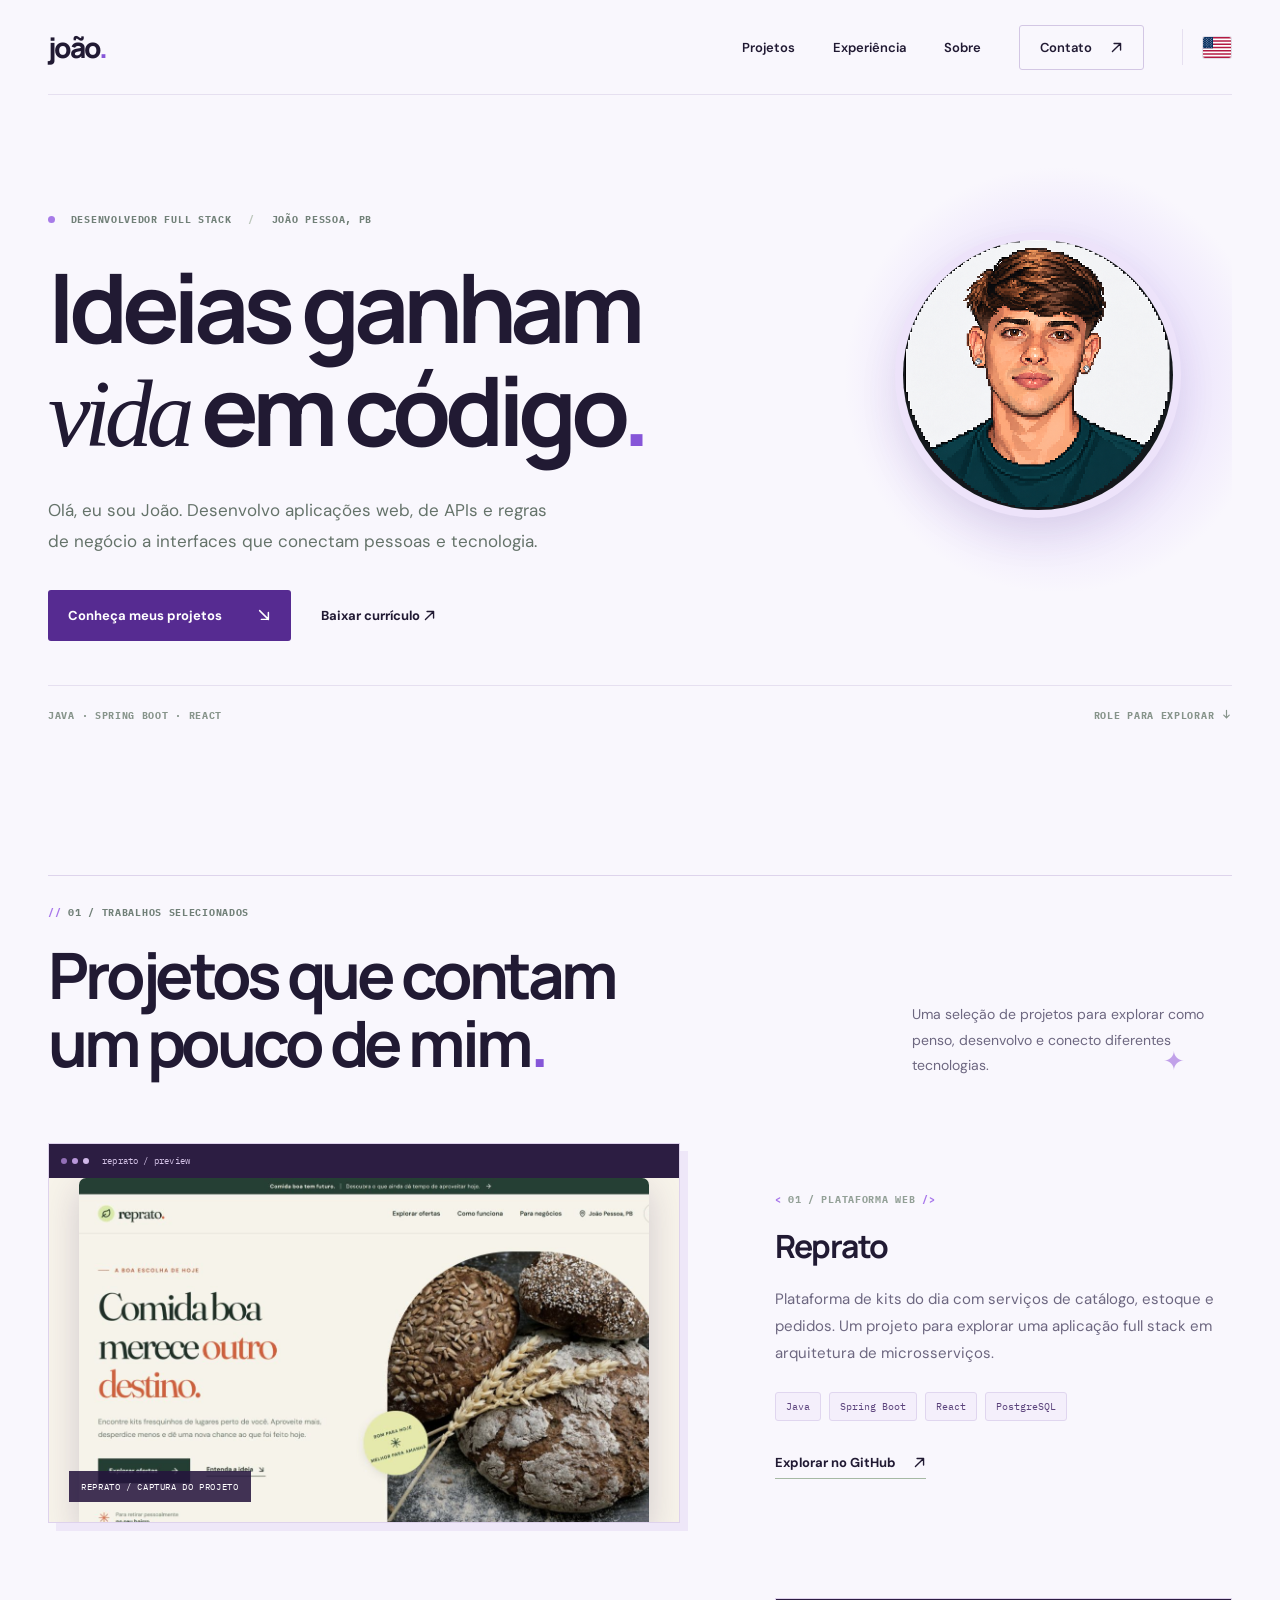
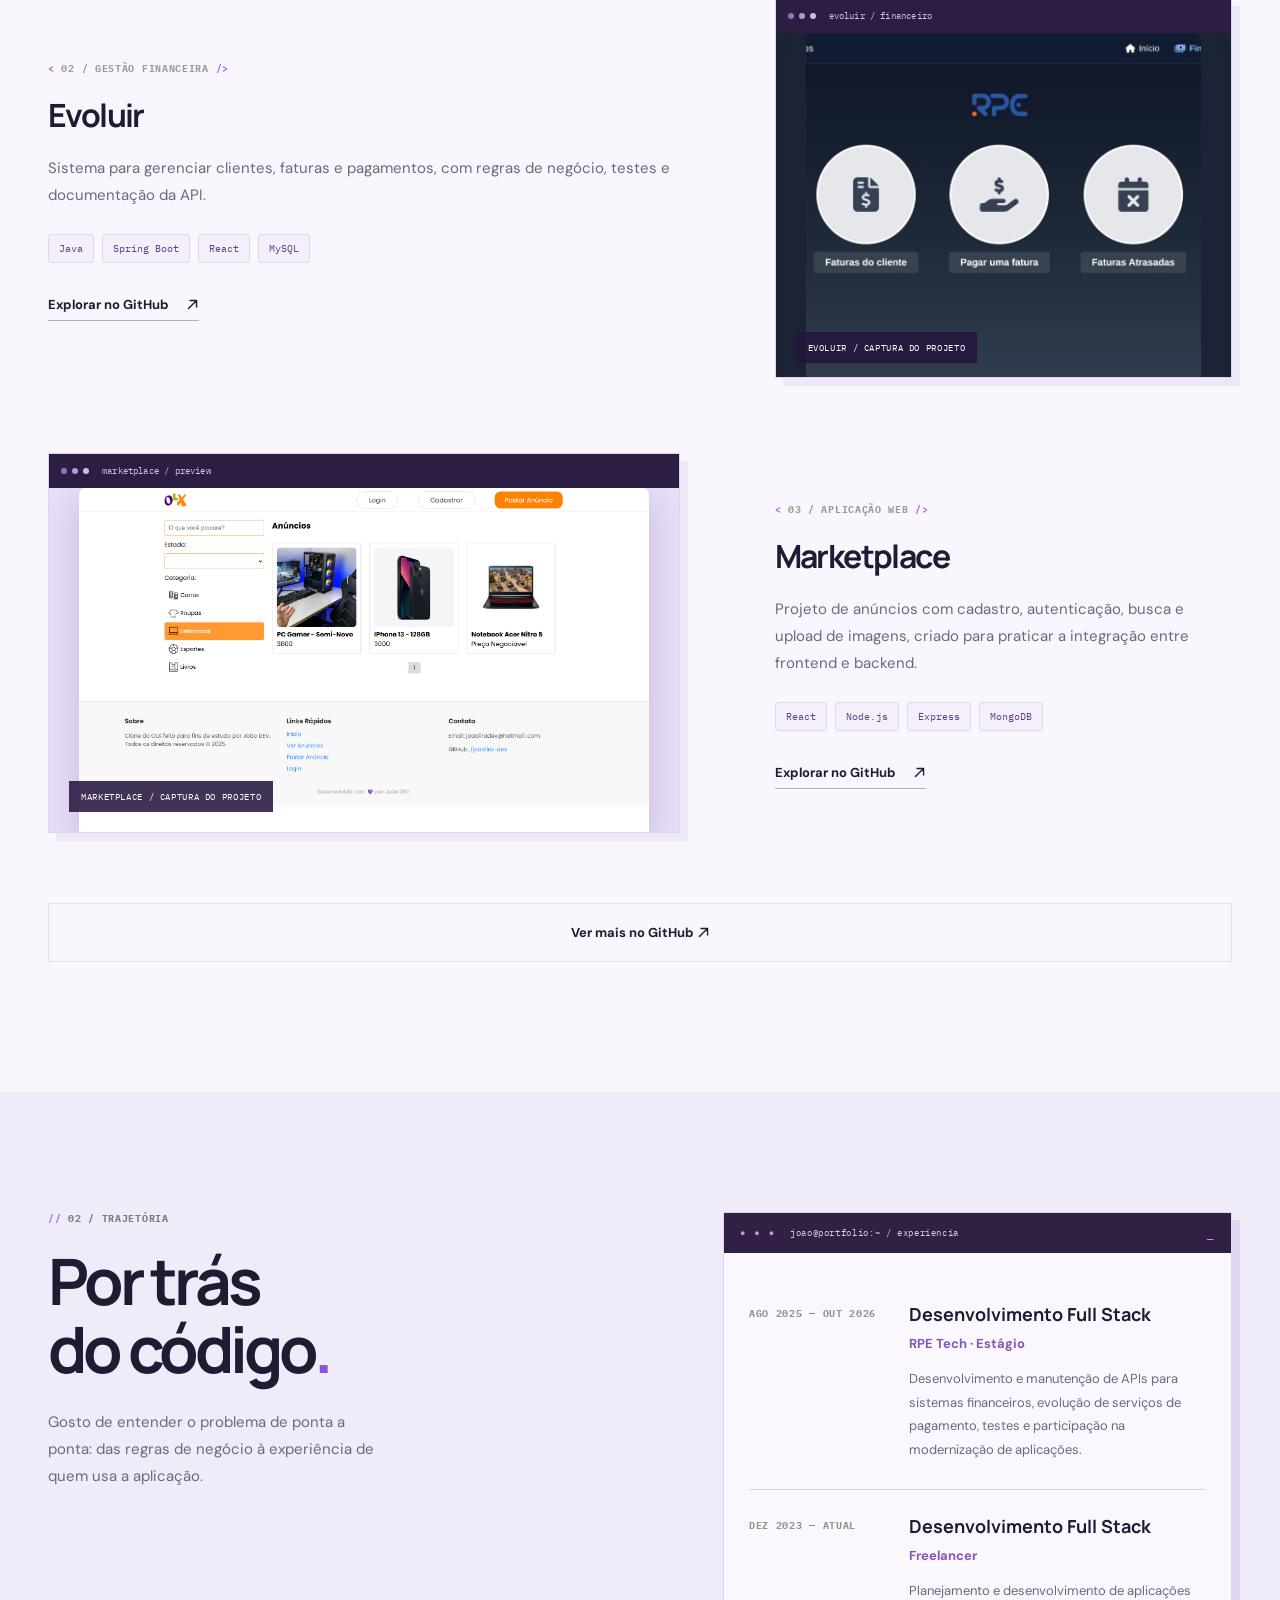
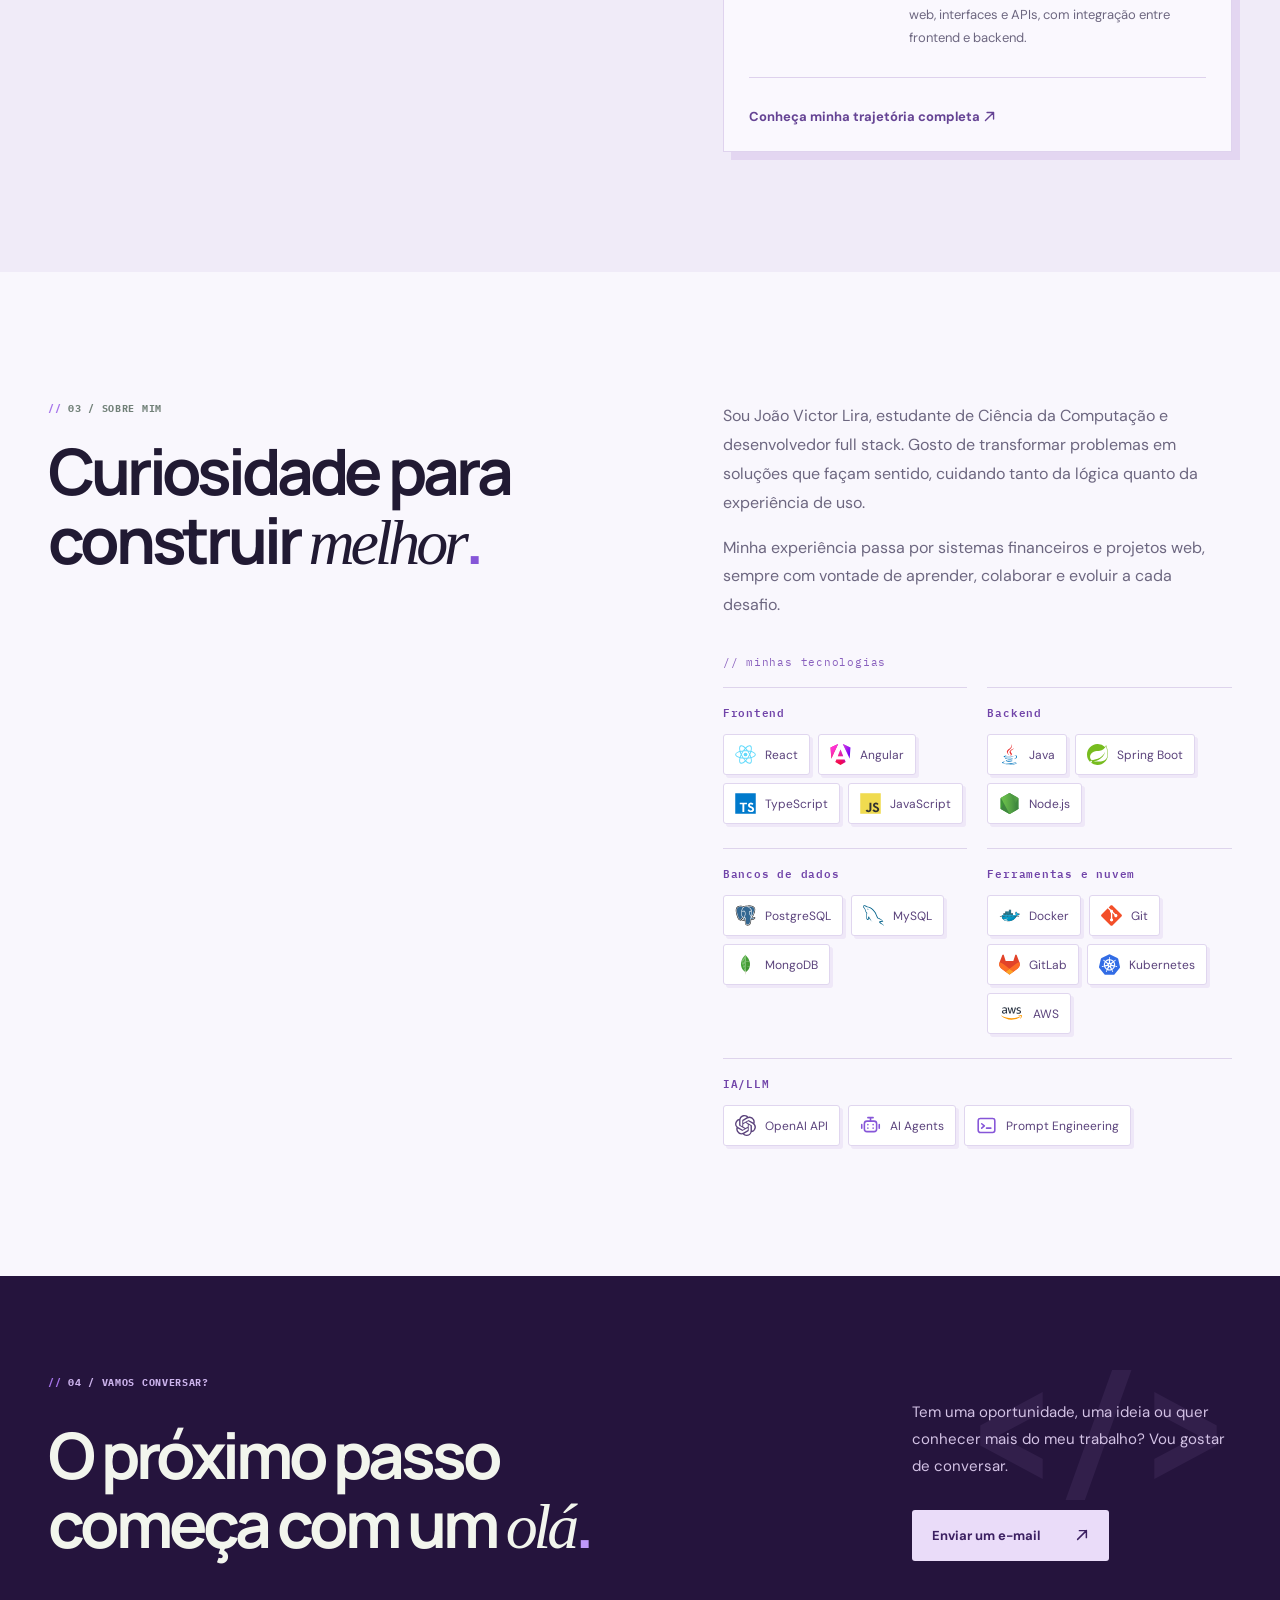
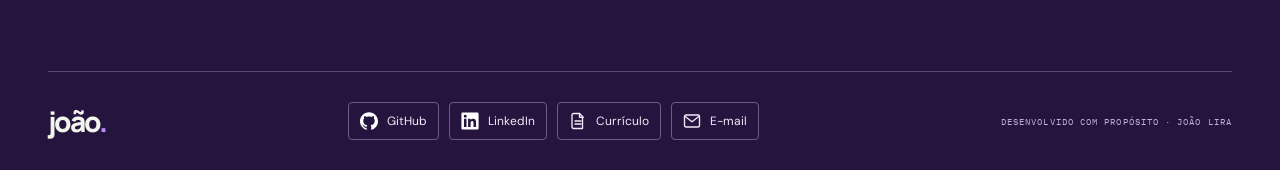
==== site/index.html @ fcbd6851 "feat: adiciona portfolio estatico bilingue" ====
<!doctype html>
<html lang="pt-BR">
  <head>
    <meta charset="utf-8" />
    <meta name="viewport" content="width=device-width,initial-scale=1" />
    <meta
      name="description"
      content="Portfólio de João Lira, desenvolvedor full stack com experiência em Java, Spring Boot e React."
    />
    <title>João Lira — Desenvolvedor Full Stack</title>
    <link rel="stylesheet" href="style.css" />
    <script src="motion.js" defer></script>
  </head>
  <body>
    <a class="skip" href="#conteudo">Pular para o conteúdo</a>
    <header class="header wrap">
      <a class="logo" href="#inicio" aria-label="João Lira, início"
        >joão<span>.</span></a
      >
      <nav aria-label="Navegação principal">
        <a href="#projetos">Projetos</a><a href="#experiencia">Experiência</a
        ><a href="#sobre">Sobre</a
        ><a class="nav-contact" href="#contato"
          >Contato
          <span
            ><svg
              class="ui-arrow"
              aria-hidden="true"
              viewBox="0 0 16 16"
              fill="none"
              xmlns="http://www.w3.org/2000/svg"
            >
              <path
                d="M3 13 13 3M5 3h8v8"
                stroke="currentColor"
                stroke-width="1.7"
                stroke-linecap="round"
                stroke-linejoin="round"
              /></svg></span></a
        ><a
          class="language"
          href="en.html"
          lang="en"
          aria-label="Mudar para inglês"
          ><img src="assets/flag-us.png" width="28" height="21" alt="" />
          <span class="sr-only">English</span></a
        >
      </nav>
    </header>
    <main id="conteudo">
      <section id="inicio" class="hero wrap">
        <div class="hero-main">
          <p class="eyebrow">
            <span class="dot"></span> DESENVOLVEDOR FULL STACK
            <span class="slash">/</span> JOÃO PESSOA, PB
          </p>
          <h1>
            Ideias ganham<br /><em>vida</em> em código<span class="period"
              >.</span
            >
          </h1>
          <p class="intro">
            Olá, eu sou João. Desenvolvo aplicações web, de APIs e regras de
            negócio a interfaces que conectam pessoas e tecnologia.
          </p>
          <div class="actions">
            <a class="button primary" href="#projetos"
              >Conheça meus projetos
              <span
                ><svg
                  class="ui-arrow"
                  aria-hidden="true"
                  viewBox="0 0 16 16"
                  fill="none"
                  xmlns="http://www.w3.org/2000/svg"
                >
                  <path
                    d="m3 3 10 10M13 5v8H5"
                    stroke="currentColor"
                    stroke-width="1.7"
                    stroke-linecap="round"
                    stroke-linejoin="round"
                  /></svg></span></a
            ><a
              class="text-link"
              href="curriculo.pdf"
              target="_blank"
              rel="noopener"
              >Baixar currículo
              <span
                ><svg
                  class="ui-arrow"
                  aria-hidden="true"
                  viewBox="0 0 16 16"
                  fill="none"
                  xmlns="http://www.w3.org/2000/svg"
                >
                  <path
                    d="M3 13 13 3M5 3h8v8"
                    stroke="currentColor"
                    stroke-width="1.7"
                    stroke-linecap="round"
                    stroke-linejoin="round"
                  /></svg></span
            ></a>
          </div>
        </div>
        <div class="portrait">
          <img
            src="assets/perfil-avatar.png"
            alt="Ilustração de João Victor Lira"
          />
        </div>
        <div class="hero-bottom">
          <span>JAVA · SPRING BOOT · REACT</span
          ><span
            >ROLE PARA EXPLORAR
            <svg
              class="ui-arrow"
              aria-hidden="true"
              viewBox="0 0 16 16"
              fill="none"
              xmlns="http://www.w3.org/2000/svg"
            >
              <path
                d="M8 2v11m-4-4 4 4 4-4"
                stroke="currentColor"
                stroke-width="1.7"
                stroke-linecap="round"
                stroke-linejoin="round"
              /></svg
          ></span>
        </div>
      </section>
      <section id="projetos" class="projects section wrap">
        <div class="section-heading">
          <div>
            <p class="eyebrow">01 / TRABALHOS SELECIONADOS</p>
            <h2>
              Projetos que contam<br />um pouco de mim<span class="period"
                >.</span
              >
            </h2>
          </div>
          <p>
            Uma seleção de projetos para explorar como penso, desenvolvo e
            conecto diferentes tecnologias.
          </p>
        </div>
        <div class="project-list">
          <article class="project">
            <div class="project-art screenshot-art reprato-shot">
              <div class="window-bar" aria-hidden="true">
                <span></span><span></span><span></span
                ><small>reprato / preview</small>
              </div>
              <img
                src="assets/reprato-screen.png"
                loading="lazy"
                alt="Captura de tela do projeto Reprato"
              /><span class="photo-label">REPRATO / CAPTURA DO PROJETO</span>
            </div>
            <div class="project-info">
              <div class="project-index">01 / PLATAFORMA WEB</div>
              <h3>Reprato</h3>
              <p>
                Plataforma de kits do dia com serviços de catálogo, estoque e
                pedidos. Um projeto para explorar uma aplicação full stack em
                arquitetura de microsserviços.
              </p>
              <div class="tags">
                <span>Java</span><span>Spring Boot</span><span>React</span
                ><span>PostgreSQL</span>
              </div>
              <a
                class="project-link"
                href="https://github.com/joaolira-dev/reprato"
                target="_blank"
                rel="noopener noreferrer"
                >Explorar no GitHub
                <span
                  ><svg
                    class="ui-arrow"
                    aria-hidden="true"
                    viewBox="0 0 16 16"
                    fill="none"
                    xmlns="http://www.w3.org/2000/svg"
                  >
                    <path
                      d="M3 13 13 3M5 3h8v8"
                      stroke="currentColor"
                      stroke-width="1.7"
                      stroke-linecap="round"
                      stroke-linejoin="round"
                    /></svg></span
              ></a>
            </div>
          </article>
          <article class="project reverse">
            <div class="project-art screenshot-art evoluir-shot">
              <div class="window-bar" aria-hidden="true">
                <span></span><span></span><span></span
                ><small>evoluir / financeiro</small>
              </div>
              <img
                src="assets/evoluir-screen.png"
                alt="Captura de tela da área financeira do projeto Evoluir"
                loading="lazy"
              /><span class="photo-label">EVOLUIR / CAPTURA DO PROJETO</span>
            </div>
            <div class="project-info">
              <div class="project-index">02 / GESTÃO FINANCEIRA</div>
              <h3>Evoluir</h3>
              <p>
                Sistema para gerenciar clientes, faturas e pagamentos, com
                regras de negócio, testes e documentação da API.
              </p>
              <div class="tags">
                <span>Java</span><span>Spring Boot</span><span>React</span
                ><span>MySQL</span>
              </div>
              <a
                class="project-link"
                href="https://github.com/joaolira-dev/evoluir-fullstack"
                target="_blank"
                rel="noopener noreferrer"
                >Explorar no GitHub
                <span
                  ><svg
                    class="ui-arrow"
                    aria-hidden="true"
                    viewBox="0 0 16 16"
                    fill="none"
                    xmlns="http://www.w3.org/2000/svg"
                  >
                    <path
                      d="M3 13 13 3M5 3h8v8"
                      stroke="currentColor"
                      stroke-width="1.7"
                      stroke-linecap="round"
                      stroke-linejoin="round"
                    /></svg></span
              ></a>
            </div>
          </article>
          <article class="project">
            <div class="project-art screenshot-art">
              <div class="window-bar" aria-hidden="true">
                <span></span><span></span><span></span
                ><small>marketplace / preview</small>
              </div>
              <img
                src="assets/marketplace-screen.png"
                loading="lazy"
                alt="Captura de tela do projeto Marketplace"
              /><span class="photo-label"
                >MARKETPLACE / CAPTURA DO PROJETO</span
              >
            </div>
            <div class="project-info">
              <div class="project-index">03 / APLICAÇÃO WEB</div>
              <h3>Marketplace</h3>
              <p>
                Projeto de anúncios com cadastro, autenticação, busca e upload
                de imagens, criado para praticar a integração entre frontend e
                backend.
              </p>
              <div class="tags">
                <span>React</span><span>Node.js</span><span>Express</span
                ><span>MongoDB</span>
              </div>
              <a
                class="project-link"
                href="https://github.com/joaolira-dev/olx-project"
                target="_blank"
                rel="noopener noreferrer"
                >Explorar no GitHub
                <span
                  ><svg
                    class="ui-arrow"
                    aria-hidden="true"
                    viewBox="0 0 16 16"
                    fill="none"
                    xmlns="http://www.w3.org/2000/svg"
                  >
                    <path
                      d="M3 13 13 3M5 3h8v8"
                      stroke="currentColor"
                      stroke-width="1.7"
                      stroke-linecap="round"
                      stroke-linejoin="round"
                    /></svg></span
              ></a>
            </div>
          </article>
        </div>
        <a
          class="all-projects"
          href="https://github.com/joaolira-dev"
          target="_blank"
          rel="noopener noreferrer"
          >Ver mais no GitHub
          <span
            ><svg
              class="ui-arrow"
              aria-hidden="true"
              viewBox="0 0 16 16"
              fill="none"
              xmlns="http://www.w3.org/2000/svg"
            >
              <path
                d="M3 13 13 3M5 3h8v8"
                stroke="currentColor"
                stroke-width="1.7"
                stroke-linecap="round"
                stroke-linejoin="round"
              /></svg></span
        ></a>
      </section>
      <section id="experiencia" class="experience">
        <div class="wrap experience-grid">
          <div>
            <p class="eyebrow">02 / TRAJETÓRIA</p>
            <h2>Por trás<br />do código<span class="period">.</span></h2>
            <p class="section-copy">
              Gosto de entender o problema de ponta a ponta: das regras de
              negócio à experiência de quem usa a aplicação.
            </p>
          </div>
          <div class="timeline">
            <div class="terminal-bar" aria-hidden="true">
              <span>● ● ●</span><small>joao@portfolio:~ / experiencia</small
              ><b>_</b>
            </div>
            <div class="timeline-item">
              <span class="timeline-date">AGO 2025 — OUT 2026</span>
              <div>
                <h3>Desenvolvimento Full Stack</h3>
                <p class="company">RPE Tech · Estágio</p>
                <p>
                  Desenvolvimento e manutenção de APIs para sistemas
                  financeiros, evolução de serviços de pagamento, testes e
                  participação na modernização de aplicações.
                </p>
              </div>
            </div>
            <div class="timeline-item">
              <span class="timeline-date">DEZ 2023 — ATUAL</span>
              <div>
                <h3>Desenvolvimento Full Stack</h3>
                <p class="company">Freelancer</p>
                <p>
                  Planejamento e desenvolvimento de aplicações web, interfaces e
                  APIs, com integração entre frontend e backend.
                </p>
              </div>
            </div>
            <a
              class="text-link"
              href="curriculo.pdf"
              target="_blank"
              rel="noopener"
              >Conheça minha trajetória completa
              <svg
                class="ui-arrow"
                aria-hidden="true"
                viewBox="0 0 16 16"
                fill="none"
                xmlns="http://www.w3.org/2000/svg"
              >
                <path
                  d="M3 13 13 3M5 3h8v8"
                  stroke="currentColor"
                  stroke-width="1.7"
                  stroke-linecap="round"
                  stroke-linejoin="round"
                /></svg
            ></a>
          </div>
        </div>
      </section>
      <section id="sobre" class="about section wrap">
        <div>
          <p class="eyebrow">03 / SOBRE MIM</p>
          <h2>
            Curiosidade para<br />construir <em>melhor</em
            ><span class="period">.</span>
          </h2>
        </div>
        <div class="about-copy">
          <p>
            Sou João Victor Lira, estudante de Ciência da Computação e
            desenvolvedor full stack. Gosto de transformar problemas em soluções
            que façam sentido, cuidando tanto da lógica quanto da experiência de
            uso.
          </p>
          <p>
            Minha experiência passa por sistemas financeiros e projetos web,
            sempre com vontade de aprender, colaborar e evoluir a cada desafio.
          </p>
          <div class="stack-label" aria-hidden="true">
            // minhas tecnologias
          </div>
          <div class="skill-groups">
            <section class="skill-group">
              <h3>Frontend</h3>
              <div class="skills">
                <span><img src="assets/react.svg" alt="" />React</span
                ><span><img src="assets/angular.svg" alt="" />Angular</span
                ><span
                  ><img src="assets/typescript.svg" alt="" />TypeScript</span
                ><span
                  ><img src="assets/javascript.svg" alt="" />JavaScript</span
                >
              </div>
            </section>
            <section class="skill-group">
              <h3>Backend</h3>
              <div class="skills">
                <span><img src="assets/java.svg" alt="" />Java</span
                ><span><img src="assets/spring.svg" alt="" />Spring Boot</span
                ><span><img src="assets/nodejs.svg" alt="" />Node.js</span>
              </div>
            </section>
            <section class="skill-group">
              <h3>Bancos de dados</h3>
              <div class="skills">
                <span><img src="assets/postgresql.svg" alt="" />PostgreSQL</span
                ><span><img src="assets/mysql.svg" alt="" />MySQL</span
                ><span><img src="assets/mongodb.svg" alt="" />MongoDB</span>
              </div>
            </section>
            <section class="skill-group">
              <h3>Ferramentas e nuvem</h3>
              <div class="skills">
                <span><img src="assets/docker.svg" alt="" />Docker</span
                ><span><img src="assets/git.svg" alt="" />Git</span
                ><span><img src="assets/gitlab.svg" alt="" />GitLab</span
                ><span
                  ><img src="assets/kubernetes.svg" alt="" />Kubernetes</span
                ><span><img src="assets/aws.svg" alt="" />AWS</span>
              </div>
            </section>
            <section class="skill-group skill-group-ai">
              <h3>IA/LLM</h3>
              <div class="skills">
                <span><img src="assets/openai.svg" alt="" />OpenAI API</span
                ><span><img src="assets/ai-agents.svg" alt="" />AI Agents</span
                ><span
                  ><img src="assets/prompt.svg" alt="" />Prompt
                  Engineering</span
                >
              </div>
            </section>
          </div>
        </div>
      </section>
      <section id="contato" class="contact">
        <div class="wrap">
          <p class="eyebrow">04 / VAMOS CONVERSAR?</p>
          <div class="contact-grid">
            <h2>
              O próximo passo<br />começa com um <em>olá</em><span>.</span>
            </h2>
            <div>
              <p>
                Tem uma oportunidade, uma ideia ou quer conhecer mais do meu
                trabalho? Vou gostar de conversar.
              </p>
              <a class="button light" href="mailto:joaoliradev@hotmail.com"
                >Enviar um e-mail
                <span
                  ><svg
                    class="ui-arrow"
                    aria-hidden="true"
                    viewBox="0 0 16 16"
                    fill="none"
                    xmlns="http://www.w3.org/2000/svg"
                  >
                    <path
                      d="M3 13 13 3M5 3h8v8"
                      stroke="currentColor"
                      stroke-width="1.7"
                      stroke-linecap="round"
                      stroke-linejoin="round"
                    /></svg></span
              ></a>
            </div>
          </div>
          <footer>
            <a class="logo" href="#inicio">joão<span>.</span></a>
            <div class="footer-links">
              <a
                href="https://github.com/joaolira-dev"
                target="_blank"
                rel="noopener noreferrer"
                ><img src="assets/github.svg" alt="" />GitHub</a
              ><a
                href="https://www.linkedin.com/in/joaolira-dev/"
                target="_blank"
                rel="noopener noreferrer"
                ><img src="assets/linkedin.svg" alt="" />LinkedIn</a
              ><a href="curriculo.pdf" target="_blank" rel="noopener"
                ><svg
                  viewBox="0 0 24 24"
                  width="18"
                  height="18"
                  aria-hidden="true"
                  focusable="false"
                  fill="none"
                  stroke="currentColor"
                  stroke-width="1.8"
                  stroke-linecap="round"
                  stroke-linejoin="round"
                >
                  <path d="M6 2h8l4 4v16H6a2 2 0 0 1-2-2V4a2 2 0 0 1 2-2Z" />
                  <path d="M14 2v5h5M8 12h8M8 16h8" /></svg
                >Currículo</a
              ><a href="mailto:joaoliradev@hotmail.com"
                ><svg
                  viewBox="0 0 24 24"
                  width="18"
                  height="18"
                  aria-hidden="true"
                  focusable="false"
                  fill="none"
                  stroke="currentColor"
                  stroke-width="1.8"
                  stroke-linecap="round"
                  stroke-linejoin="round"
                >
                  <rect x="2" y="4" width="20" height="16" rx="2" />
                  <path d="m3 6 9 7 9-7" /></svg
                >E-mail</a
              >
            </div>
            <small>DESENVOLVIDO COM PROPÓSITO · JOÃO LIRA</small>
          </footer>
        </div>
      </section>
    </main>
  </body>
</html>
---- site/style.css ----
@import url("https://fonts.googleapis.com/css2?family=IBM+Plex+Mono:wght@400;500;600&display=swap");
@import url("https://fonts.googleapis.com/css2?family=DM+Sans:wght@400;500;600;700&family=Manrope:wght@400;500;600;700;800&display=swap");
:root {
  --ink: #1b2522;
  --muted: #69756e;
  --accent: #6f8a6b;
  --paper: #f7f8f4;
  --line: #dfe5dc;
}
* {
  box-sizing: border-box;
}
html {
  scroll-behavior: smooth;
}
body {
  margin: 0;
  background: var(--paper);
  color: var(--ink);
  font-family: "DM Sans", sans-serif;
  -webkit-font-smoothing: antialiased;
}
a {
  color: inherit;
  text-decoration: none;
}
.wrap {
  width: min(1240px, calc(100% - 96px));
  margin: auto;
}
.skip {
  position: absolute;
  top: -60px;
  background: #fff;
  padding: 12px;
  z-index: 10;
}
.skip:focus {
  top: 0;
}
.header {
  height: 95px;
  display: flex;
  align-items: center;
  justify-content: space-between;
  border-bottom: 1px solid var(--line);
}
.logo {
  font-family: Manrope, sans-serif;
  font-size: 28px;
  font-weight: 800;
  letter-spacing: -2px;
}
.logo span,
.period {
  color: var(--accent);
}
nav {
  display: flex;
  align-items: center;
  gap: 38px;
  font-size: 13px;
  font-weight: 600;
}
nav a:hover,
.text-link:hover,
.project-link:hover {
  color: var(--accent);
}
.nav-contact {
  border: 1px solid #bec9bd;
  padding: 13px 20px;
  border-radius: 3px;
}
.nav-contact span {
  margin-left: 15px;
}
.hero {
  min-height: 650px;
  display: flex;
  flex-direction: column;
  justify-content: space-between;
  padding-top: 118px;
}
.eyebrow {
  font-size: 10px;
  letter-spacing: 0.16em;
  font-weight: 700;
  color: #718078;
}
.dot {
  display: inline-block;
  width: 7px;
  height: 7px;
  background: #9bb194;
  border-radius: 50%;
  margin-right: 9px;
}
.slash {
  padding: 0 10px;
  color: #bdc7bc;
}
h1,
h2,
h3,
p {
  margin-top: 0;
}
h1,
h2 {
  font-family: Manrope, sans-serif;
  letter-spacing: -0.065em;
  line-height: 1.07;
}
h1 {
  font-size: clamp(58px, 7.5vw, 104px);
  font-weight: 700;
  margin: 30px 0;
}
h1 em,
h2 em {
  font-family: Georgia, serif;
  font-weight: 400;
}
.intro {
  font-size: 17px;
  color: #65736a;
  line-height: 1.8;
  max-width: 520px;
}
.actions {
  display: flex;
  align-items: center;
  gap: 30px;
  margin-top: 33px;
}
.button {
  display: inline-flex;
  justify-content: space-between;
  align-items: center;
  gap: 35px;
  padding: 17px 20px;
  font-size: 13px;
  font-weight: 700;
  border-radius: 3px;
}
.primary {
  background: #263c30;
  color: #fff;
}
.primary:hover {
  background: #45604b;
}
.text-link,
.project-link {
  font-size: 13px;
  font-weight: 700;
}
.hero-bottom {
  display: flex;
  justify-content: space-between;
  border-top: 1px solid var(--line);
  padding: 23px 0;
  color: #87948b;
  font-size: 10px;
  letter-spacing: 0.13em;
  font-weight: 700;
}
.section {
  padding: 130px 0;
}
.section-heading {
  display: flex;
  justify-content: space-between;
  align-items: end;
  margin-bottom: 65px;
}
.section-heading h2,
.experience h2,
.about h2,
.contact h2 {
  font-size: clamp(43px, 5vw, 66px);
  margin: 22px 0 0;
}
.section-heading > p {
  max-width: 320px;
  color: var(--muted);
  font-size: 14px;
  line-height: 1.8;
  margin: 0;
}
.project-list {
  display: grid;
  gap: 75px;
}
.project {
  display: grid;
  grid-template-columns: 1.16fr 0.84fr;
  gap: 8%;
  align-items: center;
}
.project.reverse .project-art {
  order: 2;
}
.project-art {
  height: 380px;
  padding: 30px;
  position: relative;
  overflow: hidden;
}
.art-one {
  background: #dbe6d1;
  color: #344d37;
}
.art-two {
  background: #e8e3d9;
  color: #544f45;
}
.art-three {
  background: #dce5e3;
  color: #3c5551;
}
.art-label {
  font-size: 10px;
  font-weight: 700;
  letter-spacing: 0.15em;
  display: flex;
  justify-content: space-between;
}
.art-title {
  font-family: Manrope, sans-serif;
  font-weight: 700;
  letter-spacing: -0.06em;
  line-height: 1.15;
  font-size: 34px;
  margin-top: 45px;
}
.art-title span {
  color: #88a17e;
}
.art-lines {
  position: absolute;
  bottom: 35px;
  left: 30px;
  display: grid;
  gap: 7px;
}
.art-lines span {
  width: 70px;
  height: 2px;
  background: #9cad94;
}
.art-lines span:nth-child(2) {
  width: 45px;
}
.art-lines span:nth-child(3) {
  width: 27px;
}
.art-orb {
  position: absolute;
  right: 45px;
  bottom: -55px;
  border-radius: 50%;
  height: 240px;
  width: 240px;
  background: #819b7b;
  color: #e2ebdc;
  display: flex;
  align-items: center;
  justify-content: center;
  font-family: Georgia, serif;
  font-size: 130px;
}
.art-orb span {
  position: absolute;
  font: 22px sans-serif;
  top: 50px;
  right: 55px;
}
.invoice {
  position: absolute;
  right: 40px;
  bottom: -30px;
  background: #faf9f4;
  width: 220px;
  height: 210px;
  box-shadow: 0 20px 40px #766d5a22;
  padding: 25px;
  transform: rotate(-4deg);
}
.invoice small {
  font-size: 8px;
  letter-spacing: 0.12em;
}
.invoice strong {
  display: block;
  font-size: 14px;
  margin: 15px 0;
}
.invoice i {
  display: block;
  height: 25px;
  border-top: 1px solid #e1e4dc;
}
.market-grid {
  position: absolute;
  right: 38px;
  bottom: -35px;
  display: grid;
  grid-template-columns: repeat(2, 95px);
  gap: 10px;
  transform: rotate(-5deg);
}
.market-grid i {
  height: 105px;
  background: #aec4bc;
  border-radius: 4px;
}
.market-grid i:nth-child(2),
.market-grid i:nth-child(3) {
  background: #f2eee3;
}
.project-index {
  font-size: 10px;
  letter-spacing: 0.13em;
  color: #93a097;
  font-weight: 700;
}
.project-info h3 {
  font:
    700 32px Manrope,
    sans-serif;
  letter-spacing: -0.05em;
  margin: 18px 0;
}
.project-info p,
.section-copy,
.timeline p,
.about-copy p,
.contact-grid p {
  color: var(--muted);
  line-height: 1.8;
  font-size: 15px;
}
.tags {
  display: flex;
  gap: 8px;
  flex-wrap: wrap;
  margin: 25px 0 30px;
}
.tags span {
  font-size: 11px;
  color: #53685a;
  border: 1px solid #d9e2d7;
  padding: 7px 10px;
  border-radius: 3px;
}
.project-link {
  border-bottom: 1px solid #a6b9a4;
  padding-bottom: 7px;
}
.project-link span {
  margin-left: 14px;
}
.all-projects {
  display: block;
  text-align: center;
  border: 1px solid var(--line);
  padding: 20px;
  margin-top: 70px;
  font-size: 13px;
  font-weight: 700;
}
.all-projects:hover {
  background: #eef2eb;
}
.experience {
  background: #ebf0e8;
  padding: 120px 0;
}
.experience-grid,
.about {
  display: grid;
  grid-template-columns: 1fr 1fr;
  gap: 14%;
}
.section-copy {
  max-width: 340px;
  margin-top: 25px;
}
.timeline-item {
  display: grid;
  grid-template-columns: 145px 1fr;
  gap: 15px;
  padding: 24px 0 28px;
  border-bottom: 1px solid #d5dfd3;
}
.timeline-item:first-child {
  padding-top: 0;
}
.timeline-date {
  font-size: 10px;
  color: #8a998c;
  letter-spacing: 0.06em;
  font-weight: 700;
  padding-top: 5px;
}
.timeline h3 {
  font:
    700 18px Manrope,
    sans-serif;
  margin: 0 0 6px;
}
.timeline p {
  font-size: 13px;
  margin: 12px 0 0;
}
.timeline .company {
  color: #667b69;
  margin: 0;
  font-weight: 700;
}
.timeline > .text-link {
  display: inline-block;
  margin-top: 30px;
}
.about-copy p {
  font-size: 16px;
}
.skills {
  display: flex;
  gap: 9px;
  flex-wrap: wrap;
  margin-top: 35px;
}
.skills span {
  border: 1px solid var(--line);
  padding: 10px 12px;
  font-size: 12px;
  color: #53665a;
}
.contact {
  background: #263c30;
  color: #f2f5ed;
  padding: 100px 0 0;
}
.contact .eyebrow {
  color: #a7b8a8;
}
.contact-grid {
  display: grid;
  grid-template-columns: 1fr 320px;
  gap: 80px;
  align-items: end;
}
.contact h2 {
  margin-top: 15px;
}
.contact h2 span {
  color: #a7c39e;
}
.contact-grid p {
  color: #b9c9b9;
}
.light {
  background: #e8f0e3;
  color: #263c30;
  margin-top: 15px;
}
.light:hover {
  background: #cbdac6;
}
footer {
  margin-top: 110px;
  border-top: 1px solid #53695a;
  padding: 30px 0;
  display: flex;
  align-items: center;
  justify-content: space-between;
}
footer .logo span {
  color: #abc5a4;
}
footer div {
  display: flex;
  gap: 25px;
  font-size: 12px;
}
footer small {
  font-size: 9px;
  letter-spacing: 0.12em;
  color: #9bad9f;
}
a:focus-visible {
  outline: 3px solid #88ad80;
  outline-offset: 4px;
}
@media (max-width: 800px) {
  .wrap {
    width: calc(100% - 40px);
  }
  .header {
    height: 76px;
  }
  nav {
    gap: 15px;
    font-size: 12px;
  }
  nav a:nth-child(2),
  nav a:nth-child(3) {
    display: none;
  }
  .nav-contact {
    padding: 10px;
  }
  .hero {
    padding-top: 90px;
    min-height: 610px;
  }
  .hero-bottom span:first-child {
    display: none;
  }
  .section {
    padding: 90px 0;
  }
  .section-heading {
    display: block;
  }
  .section-heading > p {
    margin-top: 25px;
  }
  .project,
  .experience-grid,
  .about,
  .contact-grid {
    grid-template-columns: 1fr;
    gap: 30px;
  }
  .project.reverse .project-art {
    order: 0;
  }
  .project-list {
    gap: 65px;
  }
  .project-art {
    height: 320px;
  }
  .experience {
    padding: 90px 0;
  }
  .timeline {
    margin-top: 15px;
  }
  .timeline-item {
    grid-template-columns: 1fr;
    gap: 10px;
  }
  .about {
    gap: 25px;
  }
  .contact {
    padding-top: 80px;
  }
  .contact-grid {
    gap: 20px;
  }
  footer {
    margin-top: 70px;
    align-items: flex-start;
    gap: 25px;
    flex-wrap: wrap;
  }
  footer small {
    width: 100%;
  }
}
@media (prefers-reduced-motion: reduce) {
  html {
    scroll-behavior: auto;
  }
}
/* Identidade visual */
:root {
  --ink: #211a33;
  --muted: #6d6780;
  --accent: #8656d8;
  --paper: #f9f7fd;
  --line: #e6e0f0;
}
.header .language {
  color: #7144c0;
  border-left: 1px solid var(--line);
  padding-left: 20px;
  font-weight: 700;
}
.hero {
  position: relative;
  overflow: hidden;
}
.hero-main {
  position: relative;
  z-index: 2;
  max-width: 760px;
}
.hero:before {
  content: "";
  position: absolute;
  width: 430px;
  height: 430px;
  right: -40px;
  top: 70px;
  background: radial-gradient(circle, #d9c8fa 0, transparent 70%);
  pointer-events: none;
}
.portrait {
  position: absolute;
  right: 5%;
  top: 115px;
  width: 260px;
  height: 335px;
  border-radius: 130px 130px 12px 12px;
  overflow: hidden;
  transform: rotate(4deg);
  background: #ddd2ed;
  box-shadow: 16px 16px 0 #e7ddf8;
}
.portrait img {
  width: 100%;
  height: 100%;
  object-fit: cover;
  object-position: center 20%;
}
.portrait span {
  position: absolute;
  bottom: 0;
  left: 0;
  right: 0;
  background: #311c4fe8;
  padding: 14px;
  color: white;
  font-size: 9px;
  letter-spacing: 0.15em;
}
.portrait b {
  float: right;
  color: #cdb0ff;
}
.dot {
  background: #a77be8;
}
.primary {
  background: #562b91;
}
.primary:hover {
  background: #7848b8;
}
.experience {
  background: #f0ebf8;
}
.contact {
  background: #25143d;
}
.contact .eyebrow {
  color: #cdb4ed;
}
.contact h2 span {
  color: #bf98fa;
}
.contact-grid p {
  color: #d3c2e5;
}
.light {
  background: #eadcf9;
  color: #3c2062;
}
.light:hover {
  background: #d9c2f3;
}
.art-two {
  background: #eae2f7;
  color: #4c3767;
}
.tags span,
.skills span {
  color: #5b437c;
  border-color: #e0d6ef;
}
.skills span {
  background: white;
  display: flex;
  gap: 9px;
  align-items: center;
  padding: 11px 14px;
}
.skills img {
  width: 21px;
  height: 21px;
}
.photo-art,
.screenshot-art {
  padding: 0;
  background: #e9def9;
}
.project-art > img {
  height: 100%;
  width: 100%;
  object-fit: cover;
}
.screenshot-art {
  padding: 30px 30px 0;
}
.screenshot-art > img {
  object-fit: cover;
  object-position: top;
  border-radius: 7px 7px 0 0;
  box-shadow: 0 12px 35px #38205b33;
}
.photo-label {
  position: absolute;
  left: 20px;
  bottom: 20px;
  font-size: 9px;
  letter-spacing: 0.12em;
  background: #25143ddc;
  color: white;
  padding: 10px 12px;
}
.experience .timeline-item {
  border-color: #ded2ed;
}
.timeline .company {
  color: #8656b4;
}
footer {
  border-color: #604777;
}
footer .logo span {
  color: #bd91fb;
}
footer small {
  color: #c2afd3;
}
.nav-contact {
  border-color: #d3c7e4;
}
.all-projects:hover {
  background: #eee6f8;
}
@media (max-width: 1050px) {
  .portrait {
    opacity: 0.25;
    right: 0;
  }
  .hero-main {
    max-width: 660px;
  }
}
@media (max-width: 800px) {
  .portrait {
    width: 150px;
    height: 190px;
    top: 50px;
    right: 8px;
    opacity: 0.2;
  }
  .hero-main {
    z-index: 2;
  }
  .header .language {
    padding-left: 10px;
  }
  .project-art {
    height: 300px;
  }
}
/* Retrato circular */
.portrait {
  width: 270px;
  height: 270px;
  right: 5%;
  top: 145px;
  border-radius: 50%;
  overflow: hidden;
  transform: none;
  background: #f0eef4;
  box-shadow:
    0 0 0 8px #ede3fa,
    0 18px 45px #4a286b24;
}
.portrait img {
  width: 100%;
  height: 100%;
  object-fit: cover;
  object-position: center;
  display: block;
  transform: scale(1.045);
}
@media (max-width: 1050px) {
  .portrait {
    opacity: 1;
    right: 1%;
    width: 210px;
    height: 210px;
    top: 100px;
  }
  .hero-main {
    max-width: calc(100% - 200px);
  }
}
@media (max-width: 800px) {
  .hero {
    padding-top: 55px;
    min-height: 0;
  }
  .hero-main {
    max-width: none;
  }
  .portrait {
    position: relative;
    right: auto;
    top: auto;
    width: 160px;
    height: 160px;
    margin: 42px auto 35px;
    opacity: 1;
    order: 1;
  }
  .hero-bottom {
    order: 2;
  }
  .hero-main {
    order: 0;
  }
}
/* Linguagem visual inspirada em código e no retrato pixelado. */

.eyebrow,
.project-index,
.timeline-date,
.hero-bottom,
.art-label,
.photo-label,
.stack-label,
.terminal-bar,
.window-bar,
.portrait span {
  font-family: "IBM Plex Mono", monospace;
  letter-spacing: 0.07em;
}
.projects .section-heading .eyebrow::before,
.experience .eyebrow::before,
.about .eyebrow::before,
.contact .eyebrow::before {
  content: "// ";
  color: #a775eb;
}
.section-heading h2,
.about h2 {
  position: relative;
}
.projects .section-heading {
  border-top: 1px solid #ded4ec;
  padding-top: 30px;
}
.projects .section-heading:before {
  content: "✦";
  position: absolute;
  right: 4%;
  color: #c1a1e9;
  font-size: 26px;
}
.projects {
  position: relative;
}
.project-art {
  border: 1px solid #ded2ec;
  box-shadow: 8px 8px 0 #eee7f8;
}
.window-bar {
  height: 34px;
  display: flex;
  align-items: center;
  gap: 5px;
  background: #2c1d42;
  padding: 0 12px;
  color: #d4c3e7;
  position: relative;
  z-index: 1;
}
.window-bar span {
  height: 6px;
  width: 6px;
  border-radius: 50%;
  background: #9370b7;
}
.window-bar span:nth-child(2) {
  background: #b997da;
}
.window-bar span:nth-child(3) {
  background: #d0b8e8;
}
.window-bar small {
  font-size: 9px;
  margin-left: 8px;
  letter-spacing: 0.02em;
}
.photo-art > img {
  height: calc(100% - 34px);
}
.screenshot-art {
  padding: 0 30px 0;
}
.screenshot-art .window-bar {
  margin: 0 -30px;
}
.screenshot-art > img {
  height: calc(100% - 34px);
}
.art-two {
  padding-top: 0;
}
.art-two .window-bar {
  margin: 0 -30px;
}
.art-two .art-label {
  margin-top: 25px;
}
.art-two:after {
  content: "{ }";
  position: absolute;
  right: 25px;
  top: 70px;
  font:
    700 46px "IBM Plex Mono",
    monospace;
  color: #c8b0e4;
  opacity: 0.7;
}
.project-info .project-index:before {
  content: "< ";
  color: #a775eb;
}
.project-info .project-index:after {
  content: " />";
  color: #a775eb;
}
.tags span {
  font-family: "IBM Plex Mono", monospace;
  font-size: 10px;
  background: #f4effb;
}
.project-link span,
.text-link span {
  transition: transform 0.2s;
}
.project-link:hover span,
.text-link:hover span {
  display: inline-block;
  transform: translate(3px, -3px);
}
.timeline {
  background: #faf8fe;
  border: 1px solid #dfd3ee;
  box-shadow: 8px 8px 0 #e3d6f1;
  padding: 0 25px 25px;
}
.terminal-bar {
  display: flex;
  gap: 14px;
  align-items: center;
  margin: 0 -25px 25px;
  padding: 11px 16px;
  background: #302043;
  color: #dacbea;
  font-size: 9px;
}
.terminal-bar span {
  color: #bd9ae4;
  letter-spacing: 2px;
}
.terminal-bar small {
  font-size: 9px;
  flex: 1;
}
.terminal-bar b {
  font-size: 14px;
  color: #bc91ec;
}
.timeline-item:first-of-type {
  padding-top: 0;
}
.timeline > .text-link {
  color: #654394;
}
.stack-label {
  font-size: 11px;
  color: #8a61be;
  margin-top: 35px;
}
.skills {
  margin-top: 14px;
}
.skills span {
  border-radius: 3px;
  box-shadow: 3px 3px 0 #efe8f8;
}
.contact {
  position: relative;
  overflow: hidden;
}
.contact:before {
  content: "</>";
  position: absolute;
  right: 4%;
  top: 55px;
  color: #a481c6;
  opacity: 0.1;
  font:
    700 145px "IBM Plex Mono",
    monospace;
  pointer-events: none;
}
.contact .wrap {
  position: relative;
}
.contact footer small {
  font-family: "IBM Plex Mono", monospace;
}
.portrait img {
  image-rendering: pixelated;
}
@media (max-width: 800px) {
  .projects .section-heading:before {
    right: 20px;
  }
  .project-art {
    box-shadow: 5px 5px 0 #eee7f8;
  }
  .terminal-bar small {
    white-space: nowrap;
    overflow: hidden;
    text-overflow: ellipsis;
  }
  .contact:before {
    font-size: 85px;
    top: 45px;
  }
}
/* Idiomas e movimento */
.sr-only {
  position: absolute;
  width: 1px;
  height: 1px;
  padding: 0;
  margin: -1px;
  overflow: hidden;
  clip: rect(0, 0, 0, 0);
  white-space: nowrap;
  border: 0;
}
.header .language {
  display: inline-flex;
  align-items: center;
  justify-content: center;
  min-width: 50px;
  height: 36px;
  padding-left: 18px;
}
.language img {
  display: block;
  width: 28px;
  height: 21px;
  object-fit: cover;
  border-radius: 2px;
  box-shadow: 0 0 0 1px #35214620;
  transition:
    transform 0.22s ease,
    box-shadow 0.22s ease;
}
.language:hover img {
  transform: translateY(-3px) rotate(-5deg);
  box-shadow: 0 5px 12px #4b2d7133;
}
.reprato-shot > img {
  object-position: top left;
}
.project-art > img {
  transition: transform 0.6s cubic-bezier(0.2, 0.7, 0.25, 1);
}
.project-art:hover > img {
  transform: scale(1.035);
}
.skills span {
  transition:
    transform 0.2s ease,
    box-shadow 0.2s ease;
}
.skills span:hover {
  transform: translateY(-5px);
  box-shadow: 4px 8px 12px #53307d18;
}
.button {
  transition:
    transform 0.2s ease,
    box-shadow 0.2s ease,
    background 0.2s ease;
}
.button:hover {
  transform: translateY(-3px);
  box-shadow: 0 10px 20px #3b21552b;
}
.all-projects {
  transition:
    background 0.2s ease,
    transform 0.2s ease;
}
.all-projects:hover {
  transform: translateY(-3px);
}
@keyframes hero-rise {
  from {
    opacity: 0;
    transform: translateY(22px);
  }
  to {
    opacity: 1;
    transform: translateY(0);
  }
}
@keyframes portrait-in {
  from {
    opacity: 0;
    transform: scale(0.88) rotate(-7deg);
  }
  to {
    opacity: 1;
    transform: scale(1) rotate(0);
  }
}
@media (prefers-reduced-motion: no-preference) {
  .hero-main {
    animation: hero-rise 0.75s both;
  }
  .portrait {
    animation: portrait-in 0.85s 0.15s both;
  }
  .motion-ready .section-heading,
  .motion-ready .project,
  .motion-ready .experience-grid,
  .motion-ready .about > div,
  .motion-ready .contact-grid {
    opacity: 0;
    transform: translateY(28px);
    transition:
      opacity 0.75s ease,
      transform 0.75s cubic-bezier(0.2, 0.7, 0.25, 1);
  }
  .motion-ready .section-heading.is-visible,
  .motion-ready .project.is-visible,
  .motion-ready .experience-grid.is-visible,
  .motion-ready .about > div.is-visible,
  .motion-ready .contact-grid.is-visible {
    opacity: 1;
    transform: translateY(0);
  }
}
@media (prefers-reduced-motion: reduce) {
  .project-art > img,
  .skills span,
  .button,
  .all-projects,
  .language img {
    transition: none !important;
  }
  .hero-main,
  .portrait {
    animation: none !important;
  }
}
.evoluir-shot {
  background: #1b2434;
}
.evoluir-shot > img {
  object-position: center top;
}
.evoluir-shot .photo-label {
  bottom: 14px;
}
.reprato-shot {
  background: #f7f3ea;
}
.reprato-shot > img {
  object-position: top left;
}
.skills span img[src$="aws.svg"] {
  width: 25px;
  height: 21px;
  object-fit: contain;
}
.footer-links {
  display: flex;
  align-items: center;
  gap: 10px;
  flex-wrap: wrap;
}
.footer-links a {
  display: inline-flex;
  align-items: center;
  gap: 9px;
  padding: 9px 11px;
  border: 1px solid #72598c;
  border-radius: 4px;
  color: #f2eaf9;
  transition:
    background 0.2s ease,
    transform 0.2s ease;
}
.footer-links a:hover {
  background: #4c2d68;
  transform: translateY(-3px);
}
.footer-links img,
.footer-links svg {
  width: 18px;
  height: 18px;
  flex: none;
}
.footer-links img {
  filter: brightness(0) invert(1);
}
@media (max-width: 800px) {
  footer .footer-links {
    gap: 8px;
  }
  footer .footer-links a {
    font-size: 11px;
    padding: 8px 9px;
  }
}
@media (prefers-reduced-motion: reduce) {
  .footer-links a {
    transition: none;
  }
}

.skill-groups {
  display: grid;
  grid-template-columns: repeat(2, minmax(0, 1fr));
  gap: 24px 20px;
  margin-top: 18px;
}
.skill-group {
  min-width: 0;
  border-top: 1px solid #ded4ec;
  padding-top: 14px;
}
.skill-group h3 {
  font:
    600 11px "IBM Plex Mono",
    monospace;
  letter-spacing: 0.07em;
  color: #7144a9;
  margin: 0 0 13px;
}
.skill-group .skills {
  margin: 0;
  gap: 8px;
}
.skill-group .skills span {
  padding: 9px 11px;
}
@media (max-width: 480px) {
  .skill-groups {
    grid-template-columns: 1fr;
    gap: 22px;
  }
}
.skill-group-ai {
  grid-column: 1/-1;
}
.ui-arrow {
  display: inline-block;
  width: 13px;
  height: 13px;
  vertical-align: -2px;
  flex: none;
}
.hero-bottom .ui-arrow {
  width: 11px;
  height: 11px;
  vertical-align: -1px;
}
.button .ui-arrow,
.footer-links .ui-arrow {
  width: 14px;
  height: 14px;
}
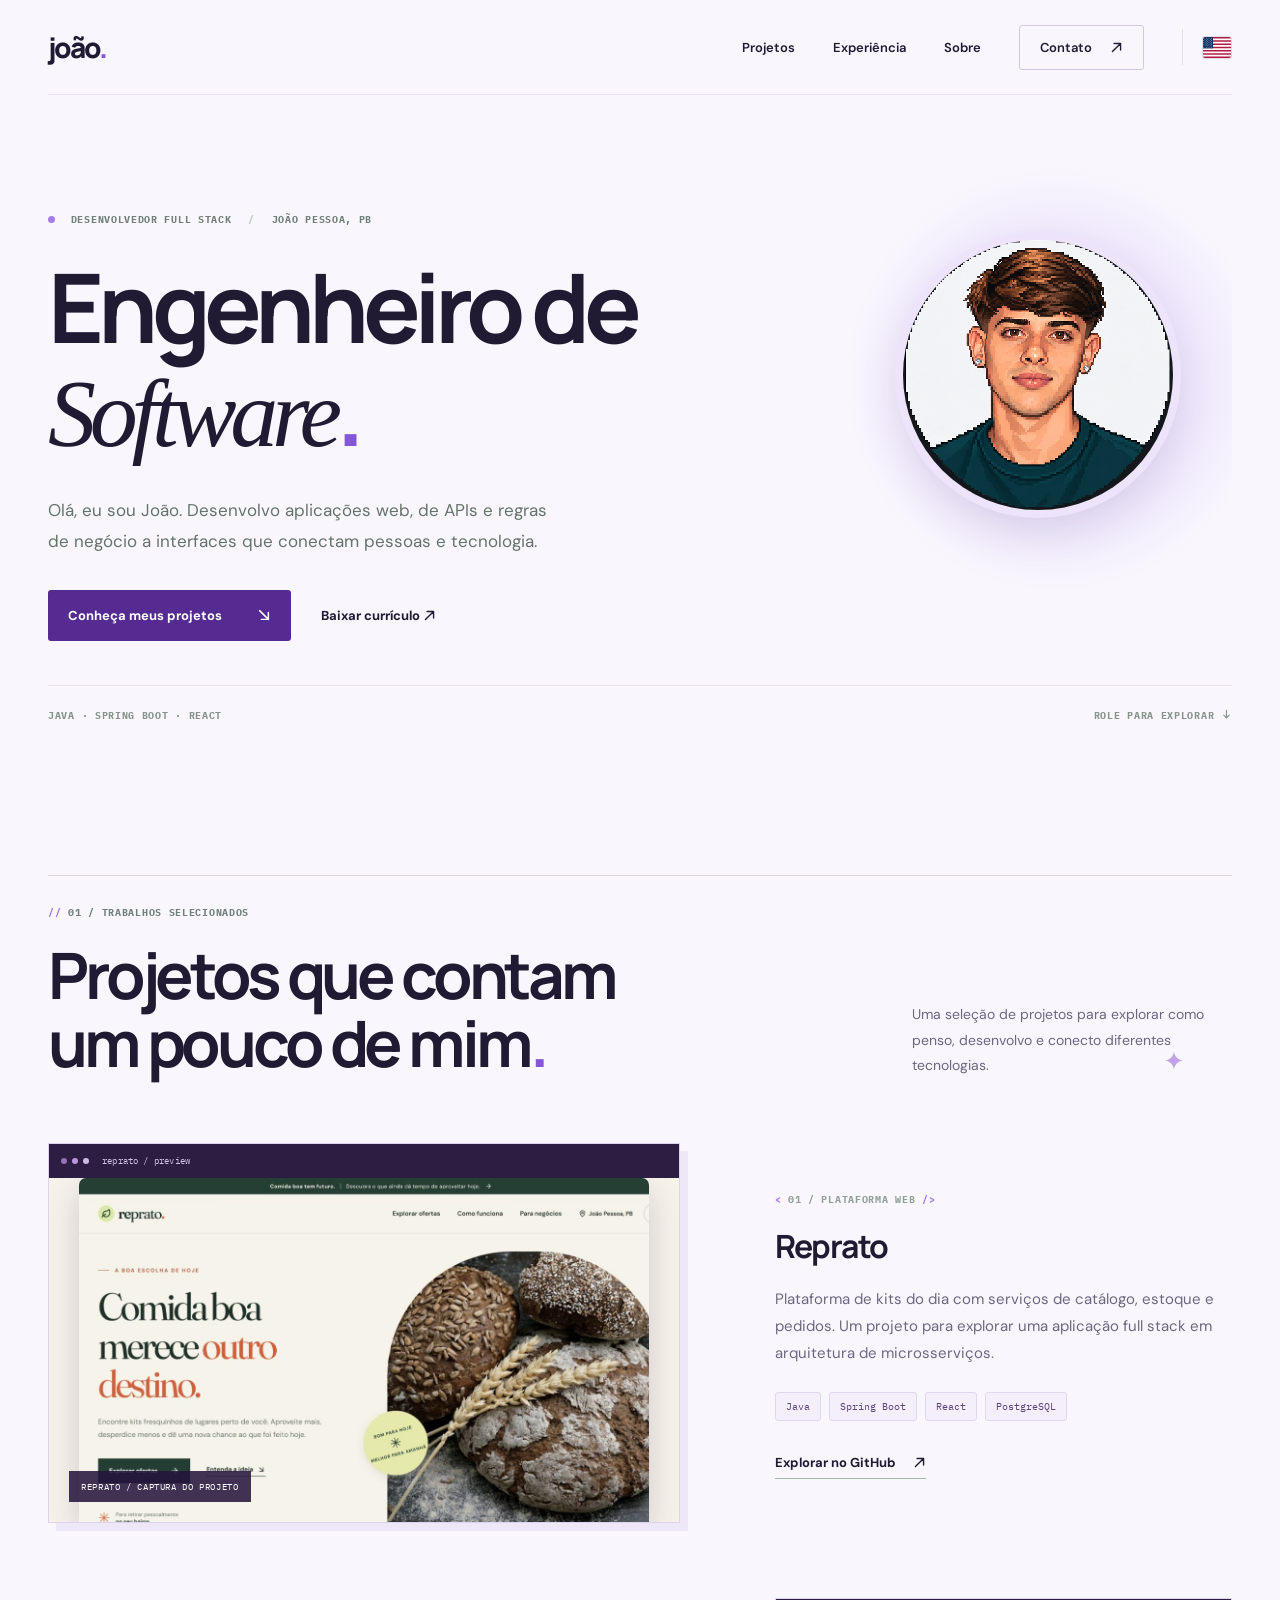
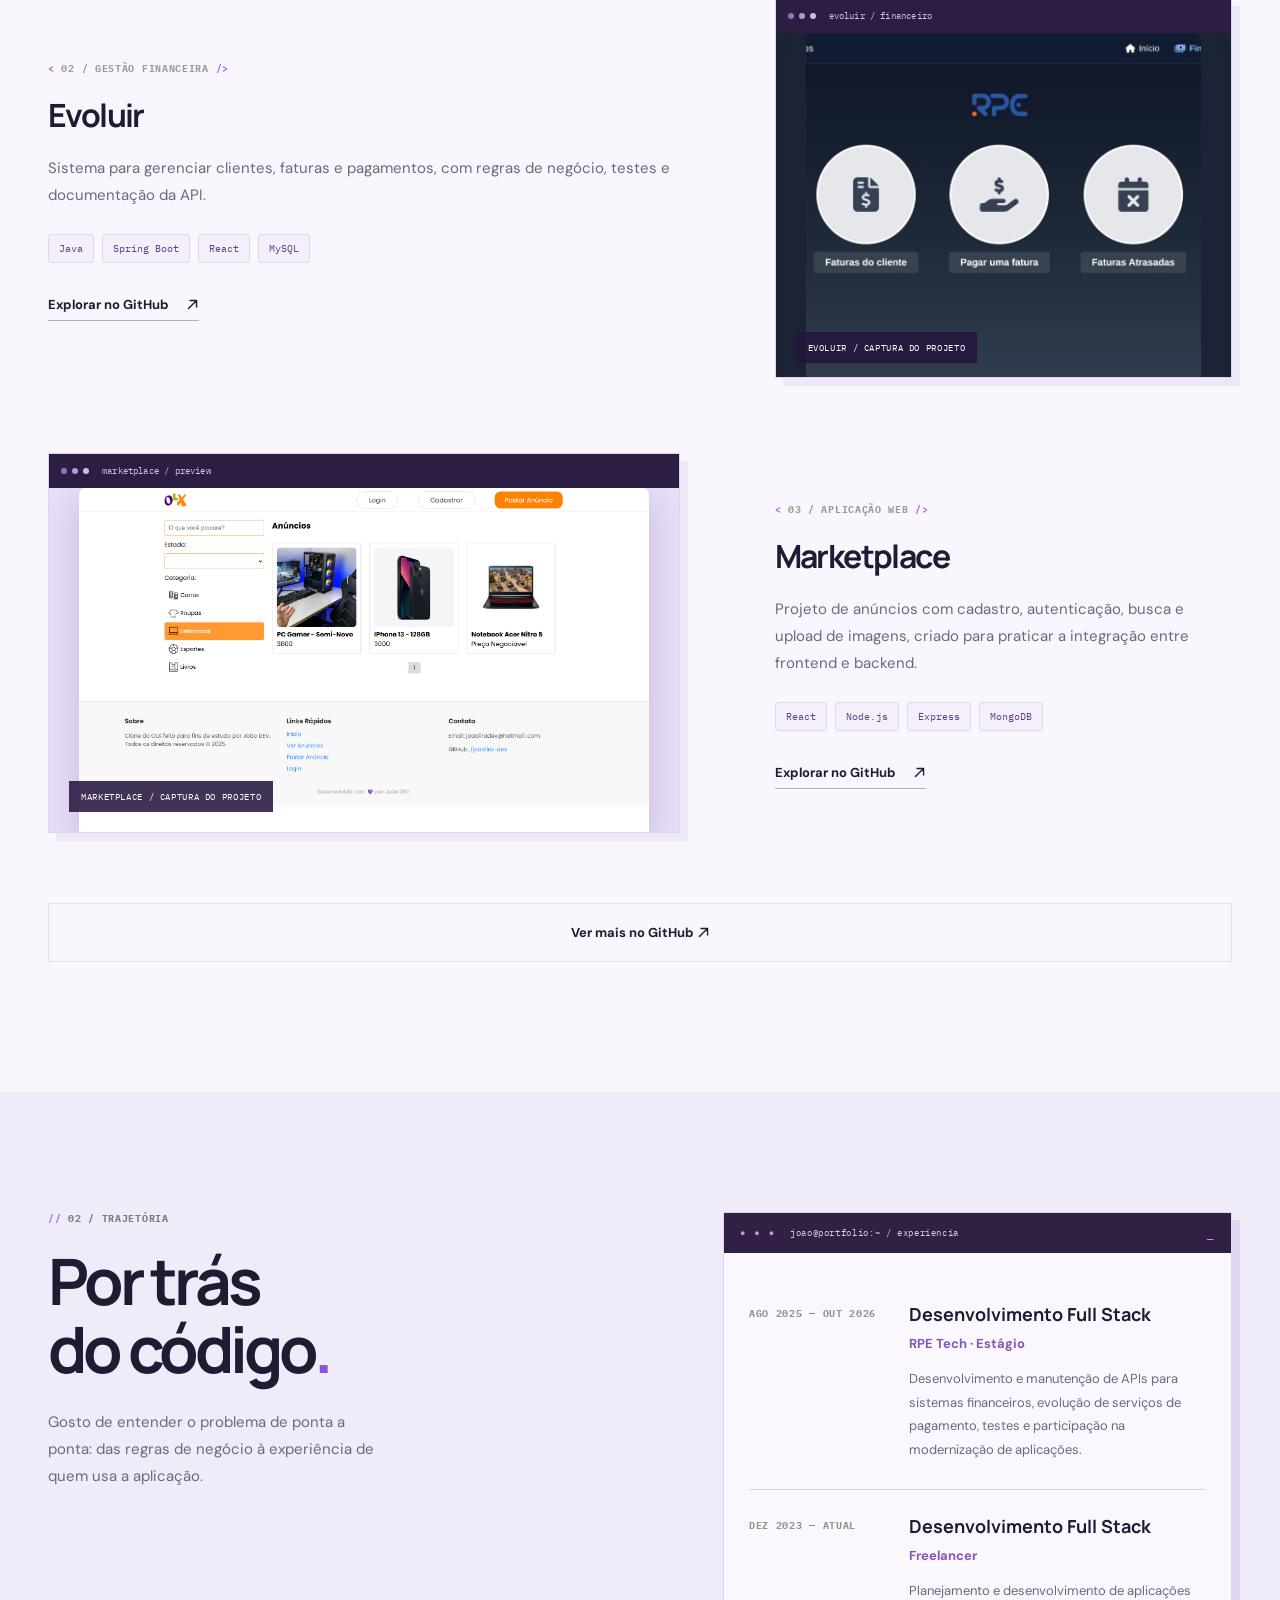
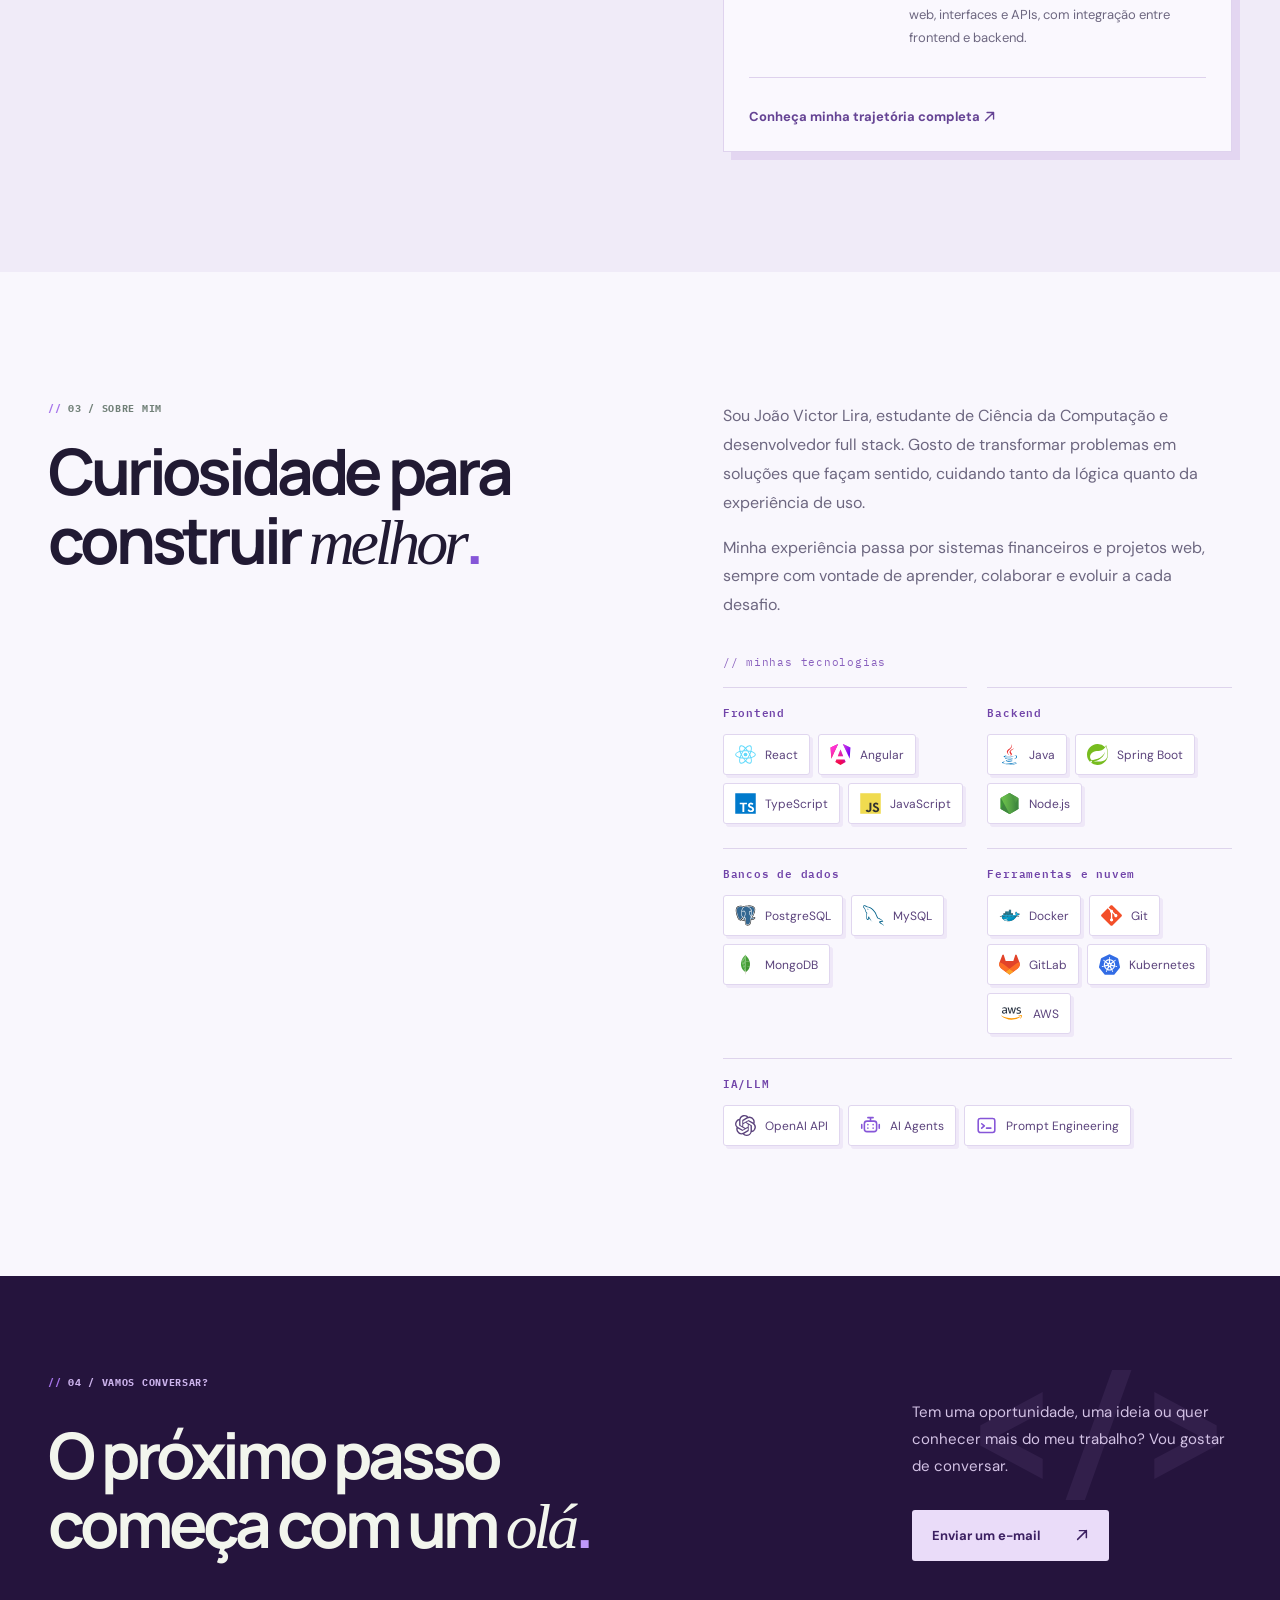
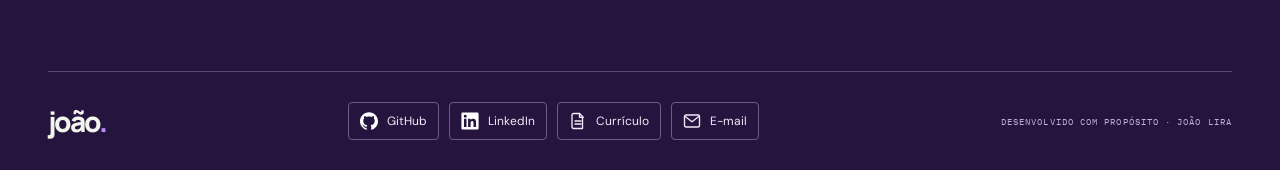
==== commit bd38167b: "feat: atualiza titulo principal para engenheiro de software" ====
--- a/site/index.html
+++ b/site/index.html
@@ -5,9 +5,9 @@
     <meta name="viewport" content="width=device-width,initial-scale=1" />
     <meta
       name="description"
-      content="Portfólio de João Lira, desenvolvedor full stack com experiência em Java, Spring Boot e React."
+      content="Portfólio de João Lira, engenheiro de software com experiência em Java, Spring Boot e React."
     />
-    <title>João Lira — Desenvolvedor Full Stack</title>
+    <title>João Lira — Engenheiro de Software</title>
     <link rel="stylesheet" href="style.css" />
     <script src="motion.js" defer></script>
   </head>
@@ -55,7 +55,7 @@
             <span class="slash">/</span> JOÃO PESSOA, PB
           </p>
           <h1>
-            Ideias ganham<br /><em>vida</em> em código<span class="period"
+            Engenheiro de<br /><em>Software</em><span class="period"
               >.</span
             >
           </h1>
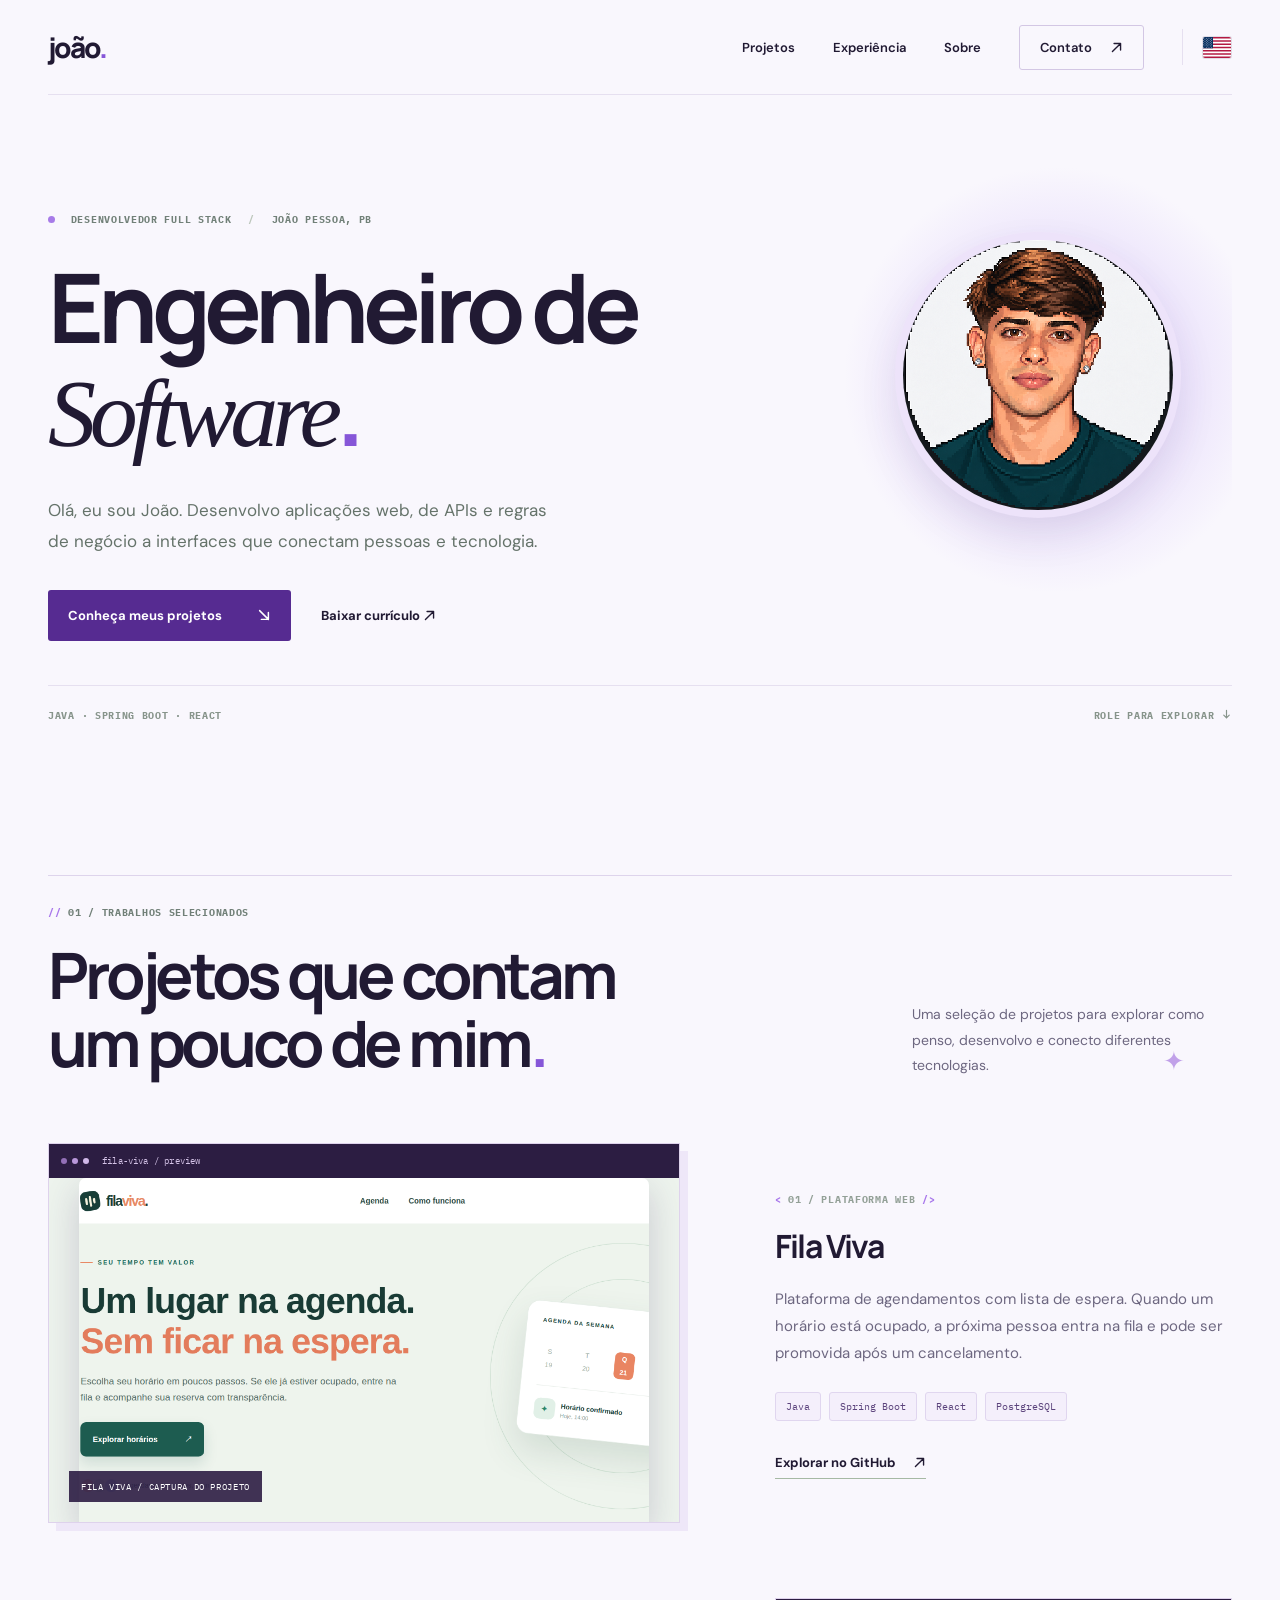
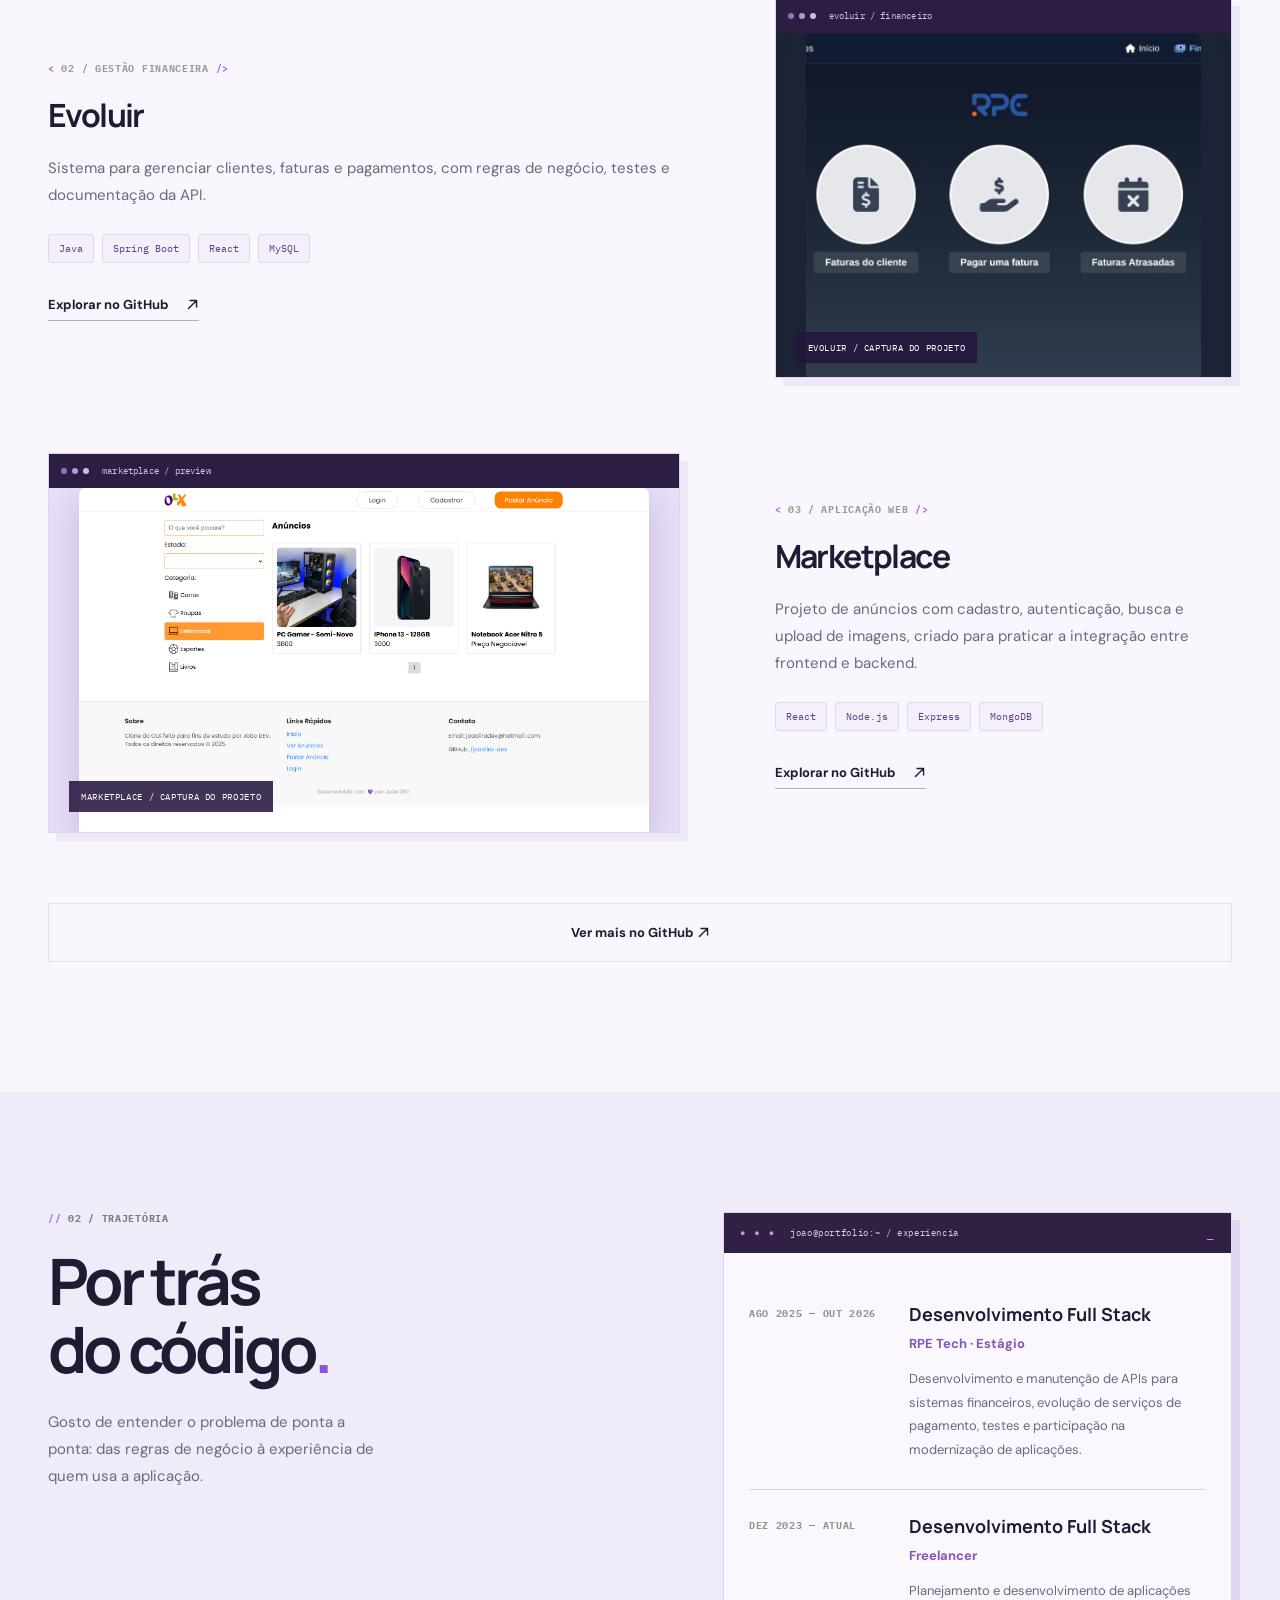
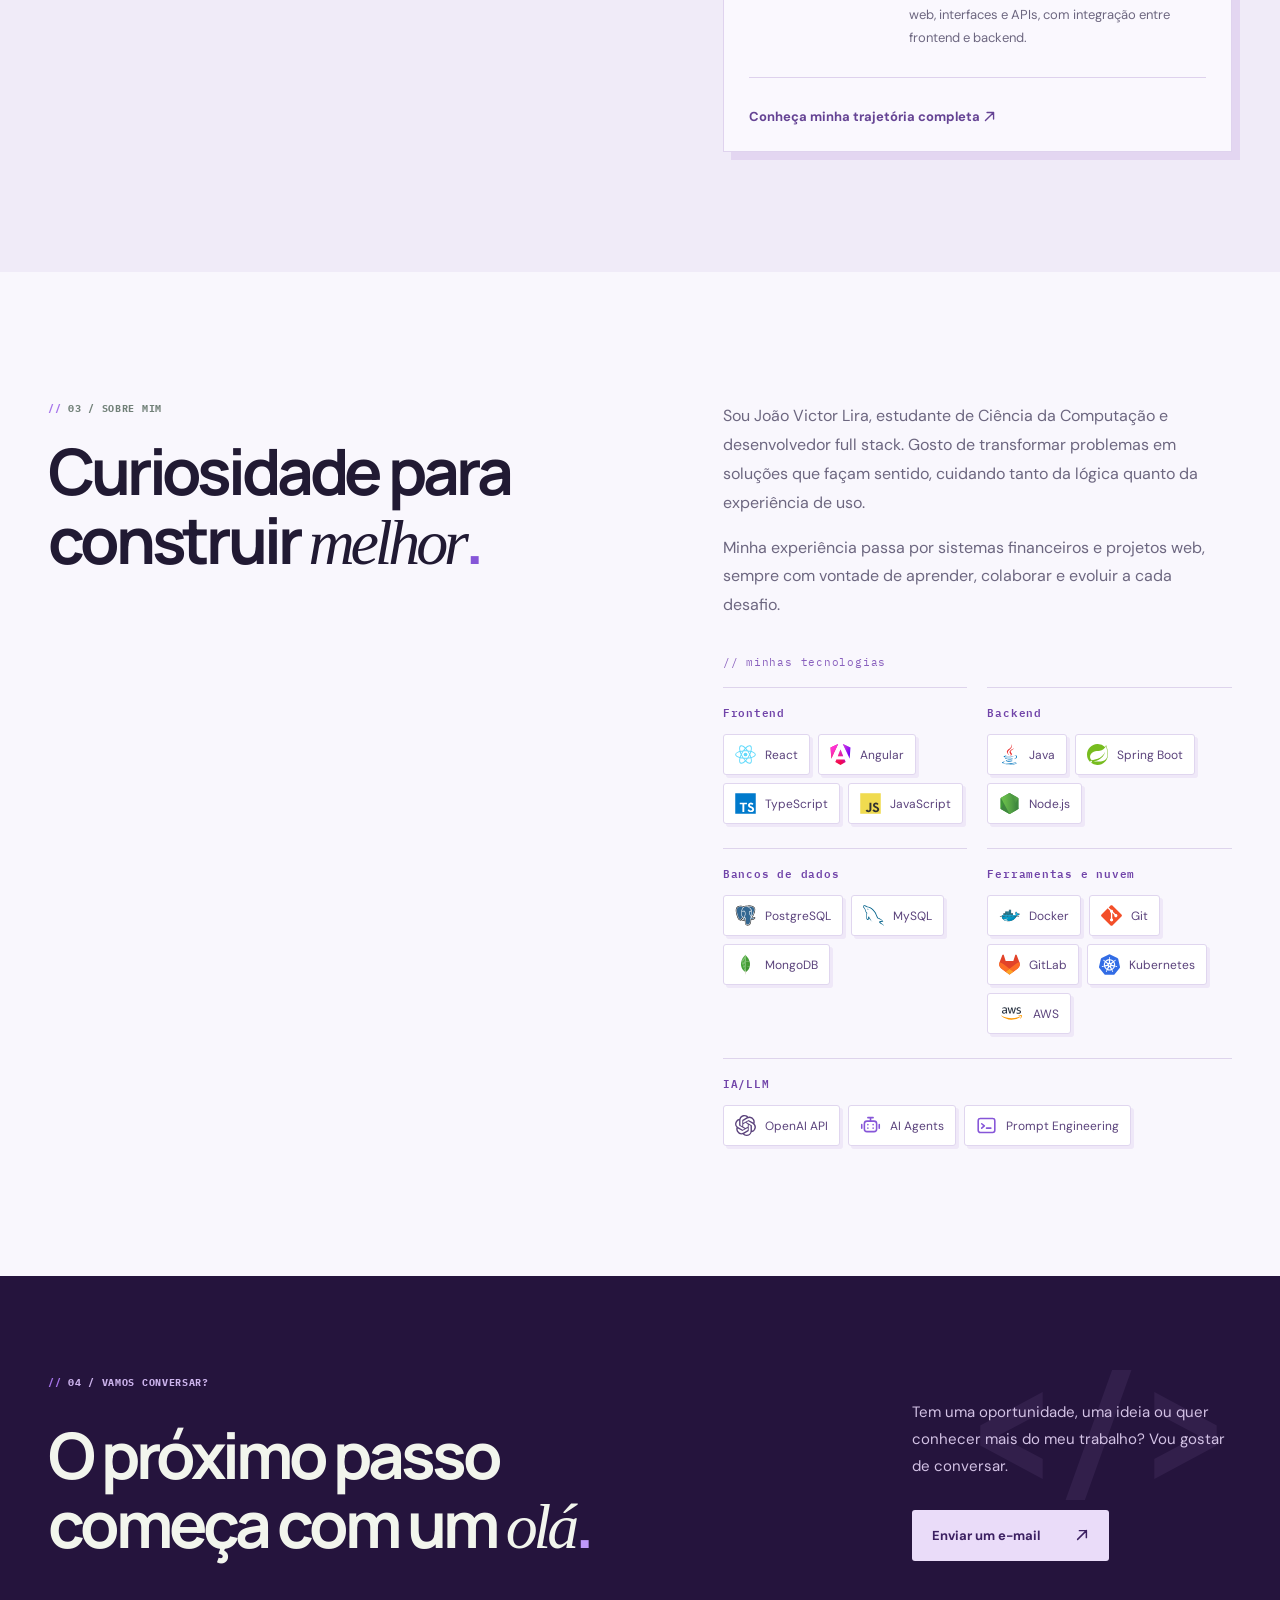
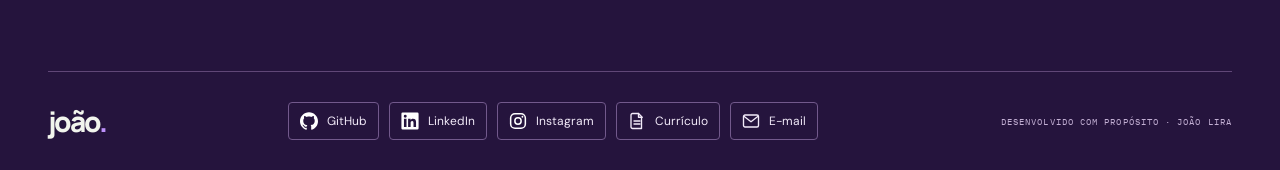
==== commit 5247f7ec: "feat: destaca Fila Viva no portfólio" ====
--- a/site/index.html
+++ b/site/index.html
@@ -8,6 +8,7 @@
       content="Portfólio de João Lira, engenheiro de software com experiência em Java, Spring Boot e React."
     />
     <title>João Lira — Engenheiro de Software</title>
+    <link rel="icon" type="image/svg+xml" href="favicon.svg" />
     <link rel="stylesheet" href="style.css" />
     <script src="motion.js" defer></script>
   </head>
@@ -149,24 +150,24 @@
         </div>
         <div class="project-list">
           <article class="project">
-            <div class="project-art screenshot-art reprato-shot">
+            <div class="project-art screenshot-art fila-viva-shot">
               <div class="window-bar" aria-hidden="true">
                 <span></span><span></span><span></span
-                ><small>reprato / preview</small>
+                ><small>fila-viva / preview</small>
               </div>
               <img
-                src="assets/reprato-screen.png"
+                src="assets/fila-viva-screen.png"
                 loading="lazy"
-                alt="Captura de tela do projeto Reprato"
-              /><span class="photo-label">REPRATO / CAPTURA DO PROJETO</span>
+                alt="Captura de tela do projeto Fila Viva"
+              /><span class="photo-label">FILA VIVA / CAPTURA DO PROJETO</span>
             </div>
             <div class="project-info">
               <div class="project-index">01 / PLATAFORMA WEB</div>
-              <h3>Reprato</h3>
+              <h3>Fila Viva</h3>
               <p>
-                Plataforma de kits do dia com serviços de catálogo, estoque e
-                pedidos. Um projeto para explorar uma aplicação full stack em
-                arquitetura de microsserviços.
+                Plataforma de agendamentos com lista de espera. Quando um horário
+                está ocupado, a próxima pessoa entra na fila e pode ser promovida
+                após um cancelamento.
               </p>
               <div class="tags">
                 <span>Java</span><span>Spring Boot</span><span>React</span
@@ -174,7 +175,7 @@
               </div>
               <a
                 class="project-link"
-                href="https://github.com/joaolira-dev/reprato"
+                href="https://github.com/joaolira-dev/fila-viva"
                 target="_blank"
                 rel="noopener noreferrer"
                 >Explorar no GitHub
@@ -500,6 +501,11 @@
                 target="_blank"
                 rel="noopener noreferrer"
                 ><img src="assets/linkedin.svg" alt="" />LinkedIn</a
+              ><a
+                href="https://www.instagram.com/joaoliradev/"
+                target="_blank"
+                rel="noopener noreferrer"
+                ><img src="assets/instagram.svg" alt="" />Instagram</a
               ><a href="curriculo.pdf" target="_blank" rel="noopener"
                 ><svg
                   viewBox="0 0 24 24"
--- a/site/style.css
+++ b/site/style.css
@@ -1081,9 +1081,6 @@
   transform: translateY(-3px) rotate(-5deg);
   box-shadow: 0 5px 12px #4b2d7133;
 }
-.reprato-shot > img {
-  object-position: top left;
-}
 .project-art > img {
   transition: transform 0.6s cubic-bezier(0.2, 0.7, 0.25, 1);
 }
@@ -1186,11 +1183,11 @@
 .evoluir-shot .photo-label {
   bottom: 14px;
 }
-.reprato-shot {
-  background: #f7f3ea;
-}
-.reprato-shot > img {
-  object-position: top left;
+.fila-viva-shot {
+  background: #edf3ed;
+}
+.fila-viva-shot > img {
+  object-position: center top;
 }
 .skills span img[src$="aws.svg"] {
   width: 25px;
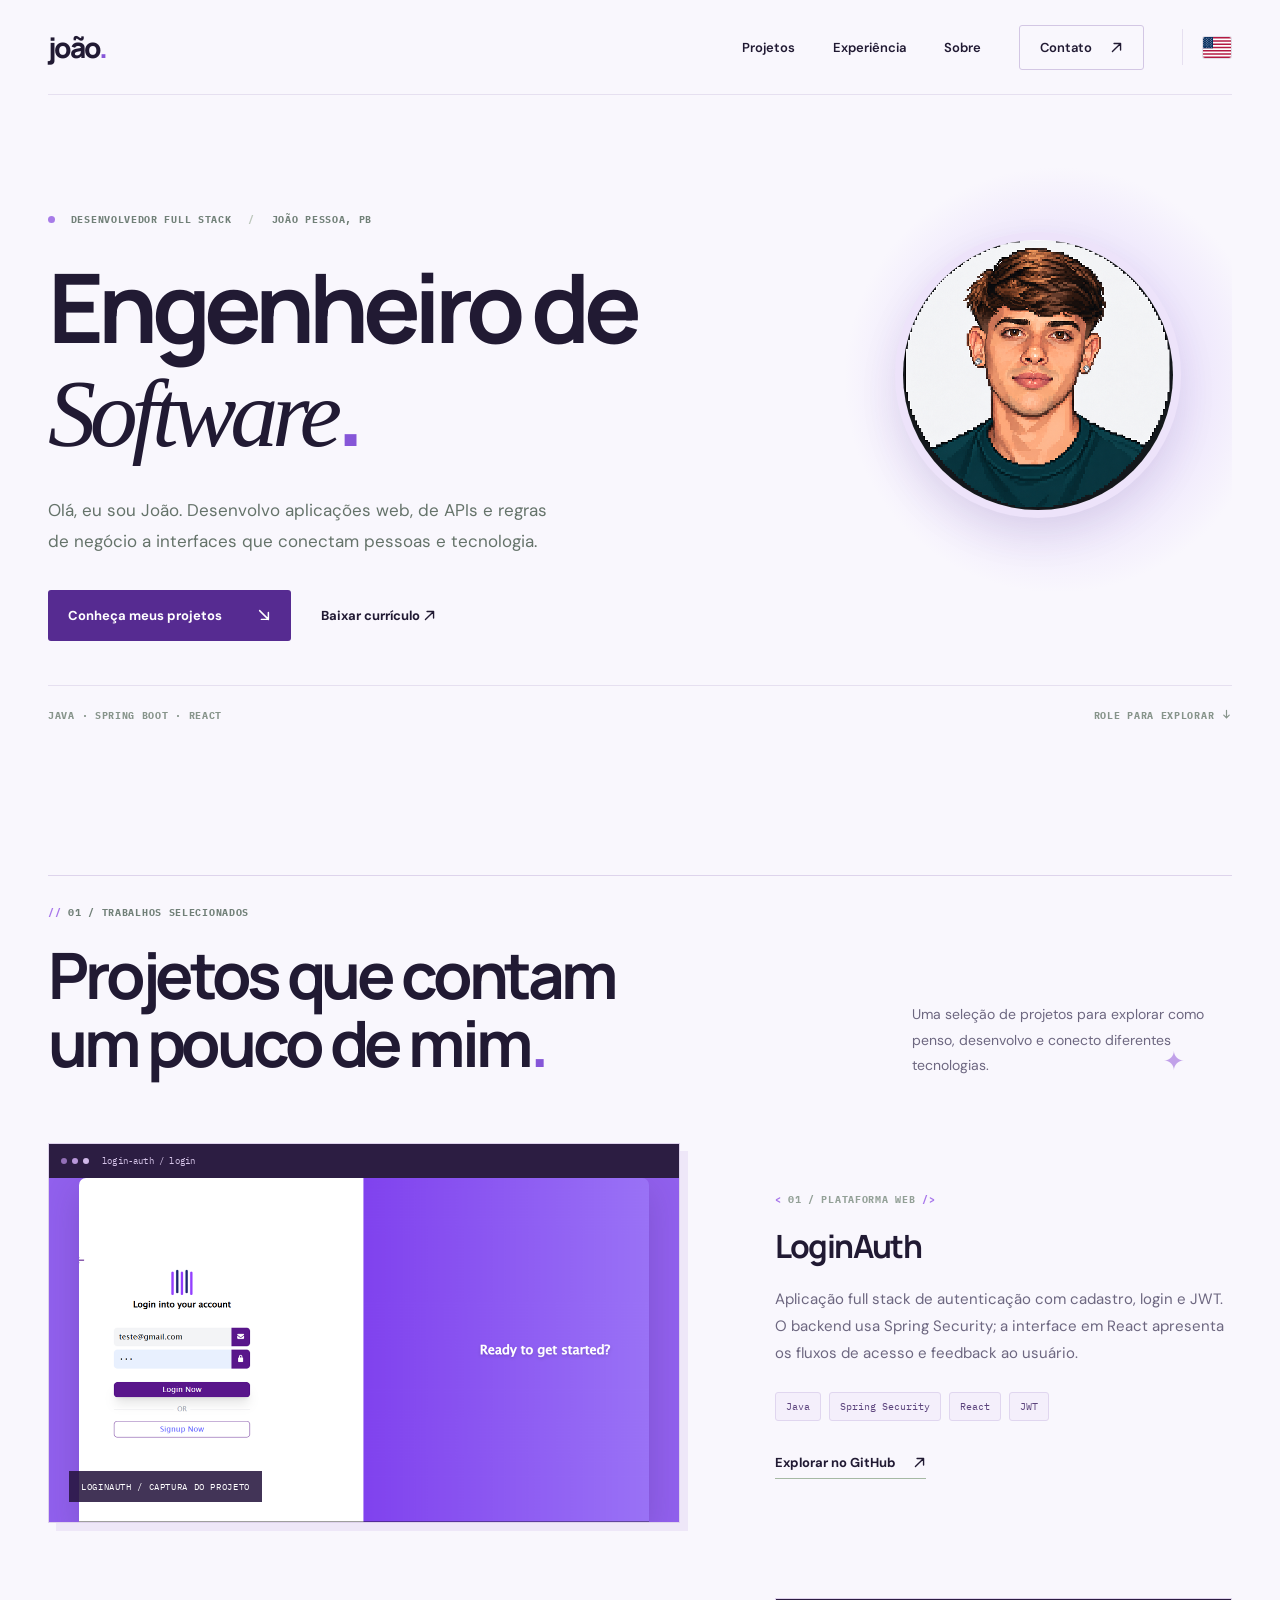
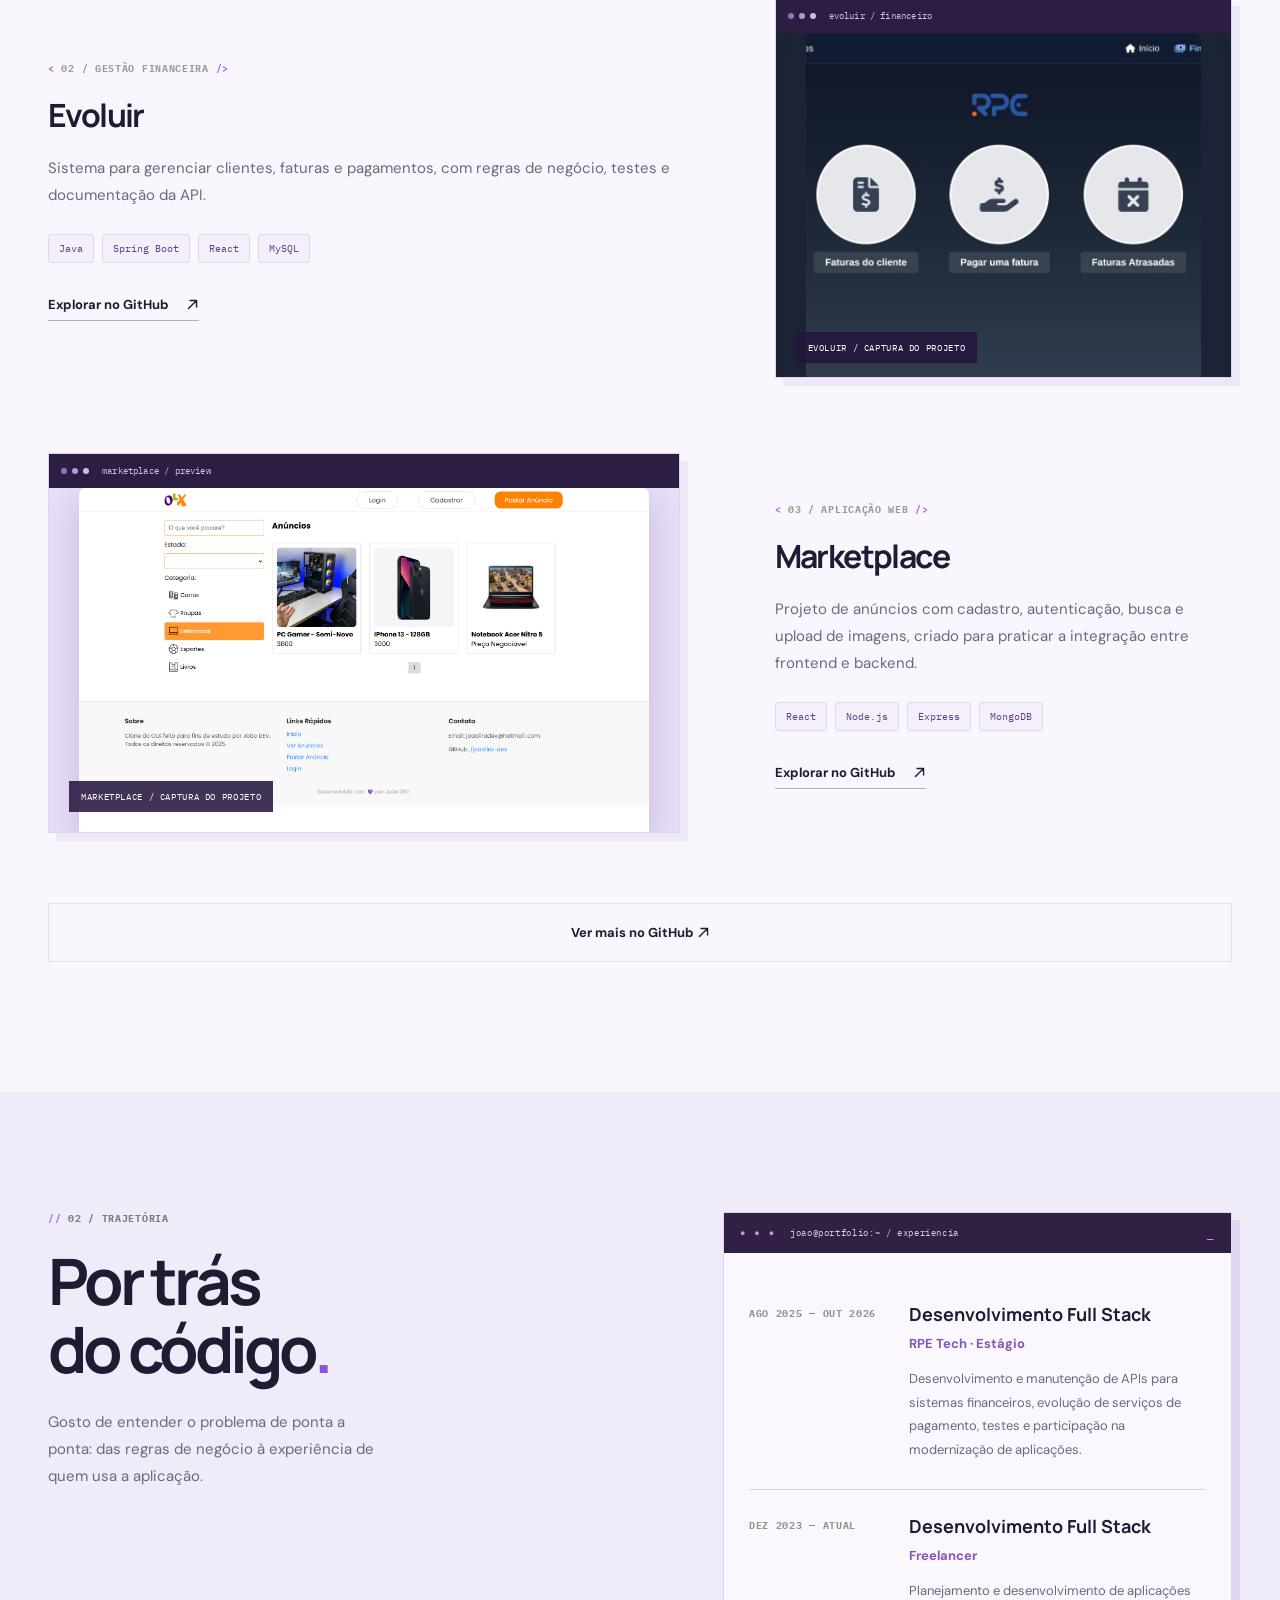
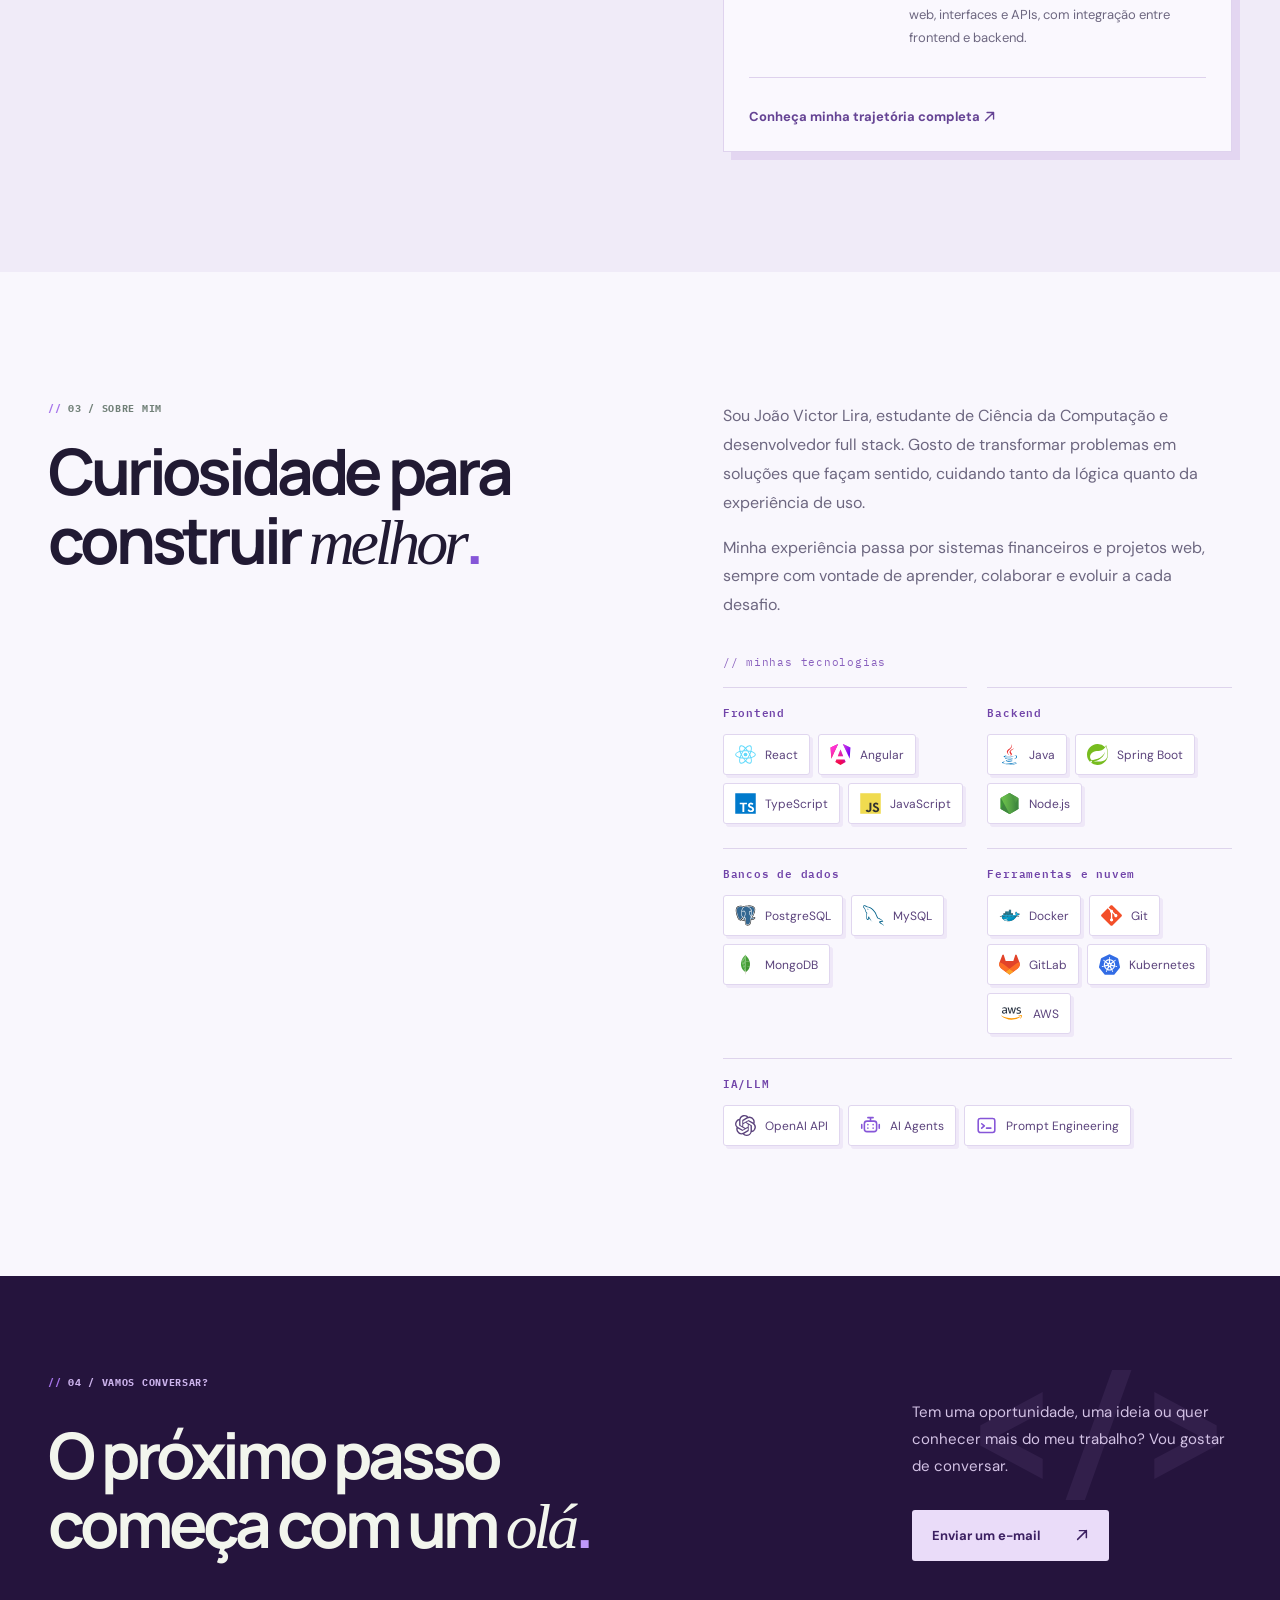
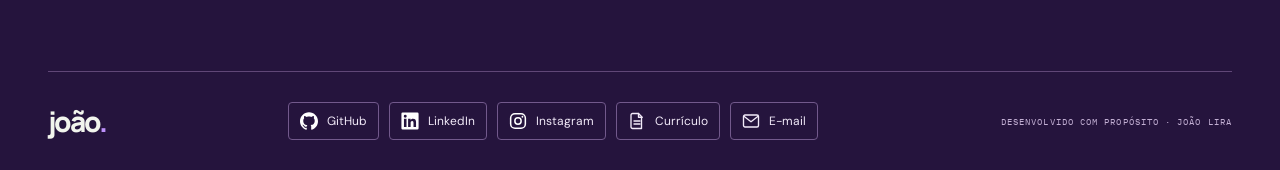
==== commit 1be81c3f: "feat: substitui Fila Viva por LoginAuth" ====
--- a/site/index.html
+++ b/site/index.html
@@ -150,32 +150,32 @@
         </div>
         <div class="project-list">
           <article class="project">
-            <div class="project-art screenshot-art fila-viva-shot">
+            <div class="project-art screenshot-art login-auth-shot">
               <div class="window-bar" aria-hidden="true">
                 <span></span><span></span><span></span
-                ><small>fila-viva / preview</small>
+                ><small>login-auth / login</small>
               </div>
               <img
-                src="assets/fila-viva-screen.png"
+                src="assets/login-auth-screen.png"
                 loading="lazy"
-                alt="Captura de tela do projeto Fila Viva"
-              /><span class="photo-label">FILA VIVA / CAPTURA DO PROJETO</span>
+                alt="Captura da tela de login do projeto LoginAuth"
+              /><span class="photo-label">LOGINAUTH / CAPTURA DO PROJETO</span>
             </div>
             <div class="project-info">
               <div class="project-index">01 / PLATAFORMA WEB</div>
-              <h3>Fila Viva</h3>
+              <h3>LoginAuth</h3>
               <p>
-                Plataforma de agendamentos com lista de espera. Quando um horário
-                está ocupado, a próxima pessoa entra na fila e pode ser promovida
-                após um cancelamento.
+                Aplicação full stack de autenticação com cadastro, login e JWT.
+                O backend usa Spring Security; a interface em React apresenta
+                os fluxos de acesso e feedback ao usuário.
               </p>
               <div class="tags">
-                <span>Java</span><span>Spring Boot</span><span>React</span
-                ><span>PostgreSQL</span>
+                <span>Java</span><span>Spring Security</span><span>React</span
+                ><span>JWT</span>
               </div>
               <a
                 class="project-link"
-                href="https://github.com/joaolira-dev/fila-viva"
+                href="https://github.com/joaolira-dev/login-auth"
                 target="_blank"
                 rel="noopener noreferrer"
                 >Explorar no GitHub
--- a/site/style.css
+++ b/site/style.css
@@ -1183,10 +1183,10 @@
 .evoluir-shot .photo-label {
   bottom: 14px;
 }
-.fila-viva-shot {
-  background: #edf3ed;
-}
-.fila-viva-shot > img {
+.login-auth-shot {
+  background: #9160ed;
+}
+.login-auth-shot > img {
   object-position: center top;
 }
 .skills span img[src$="aws.svg"] {
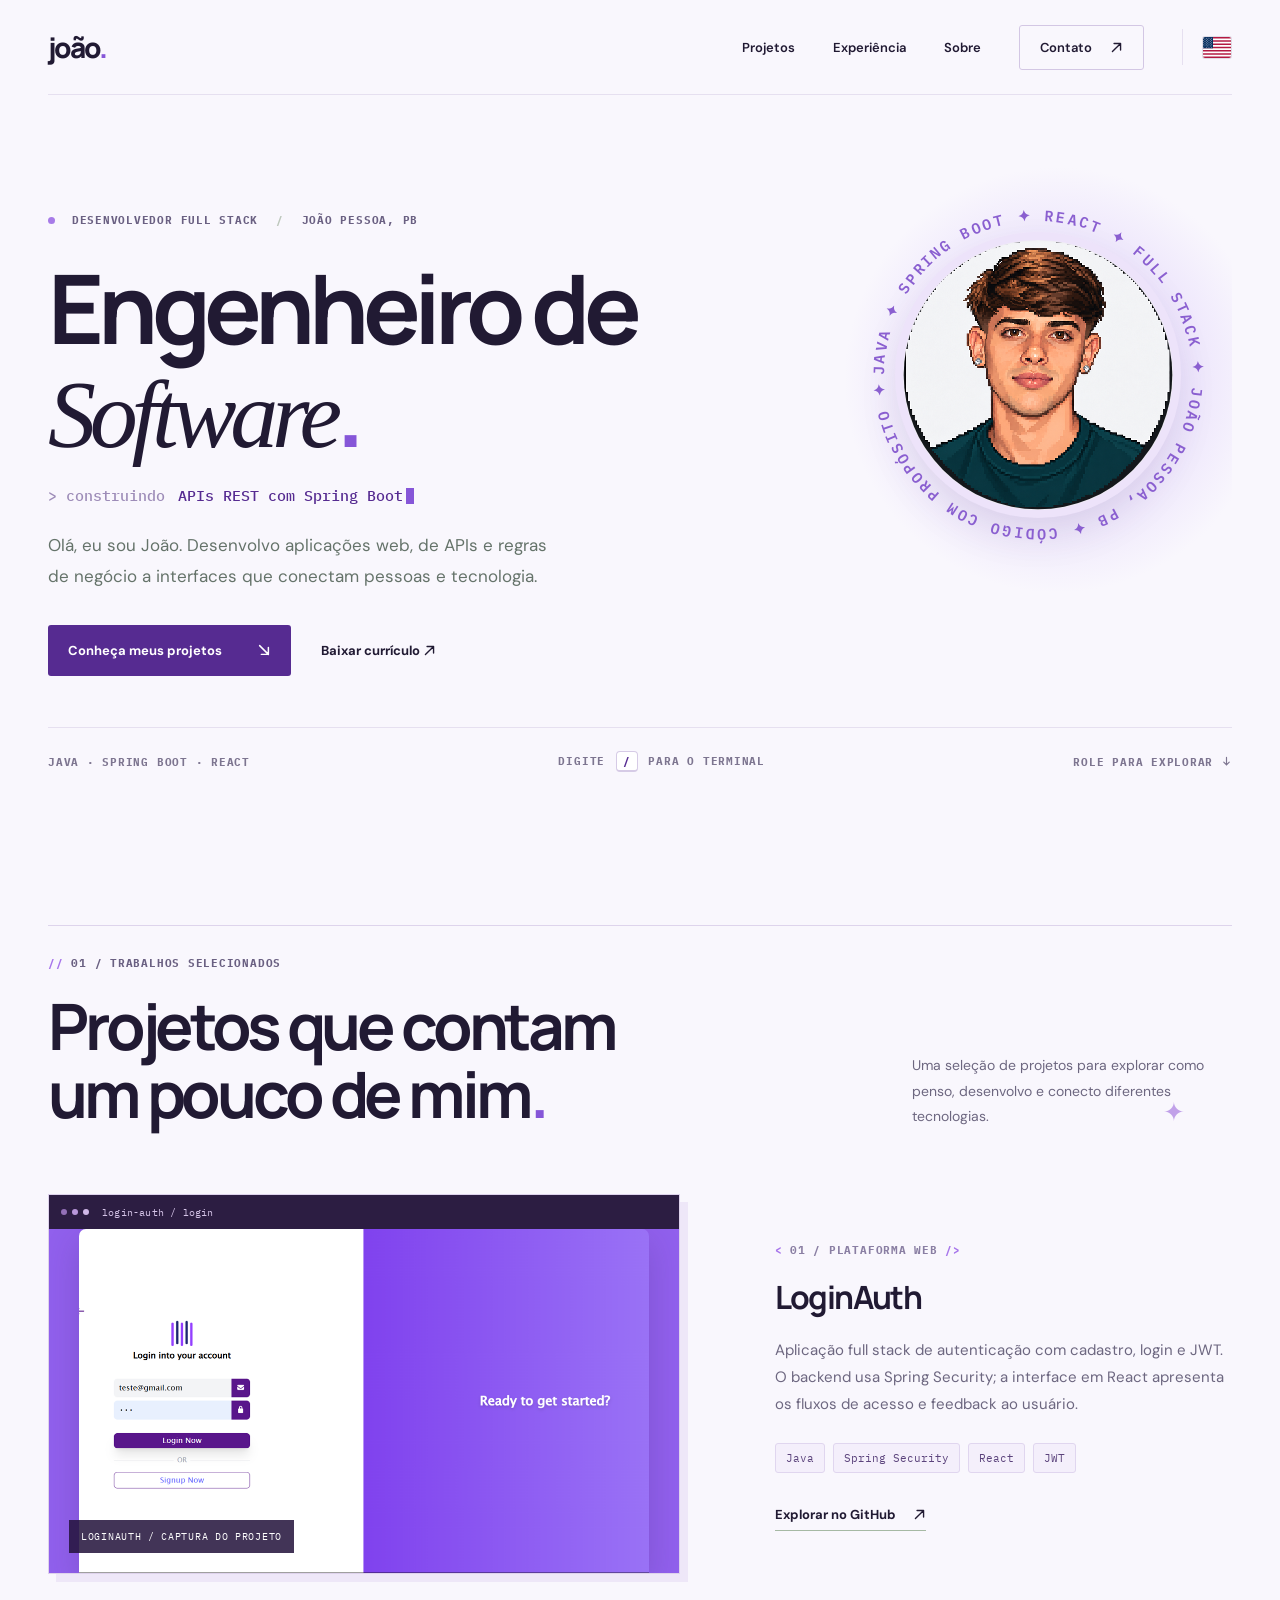
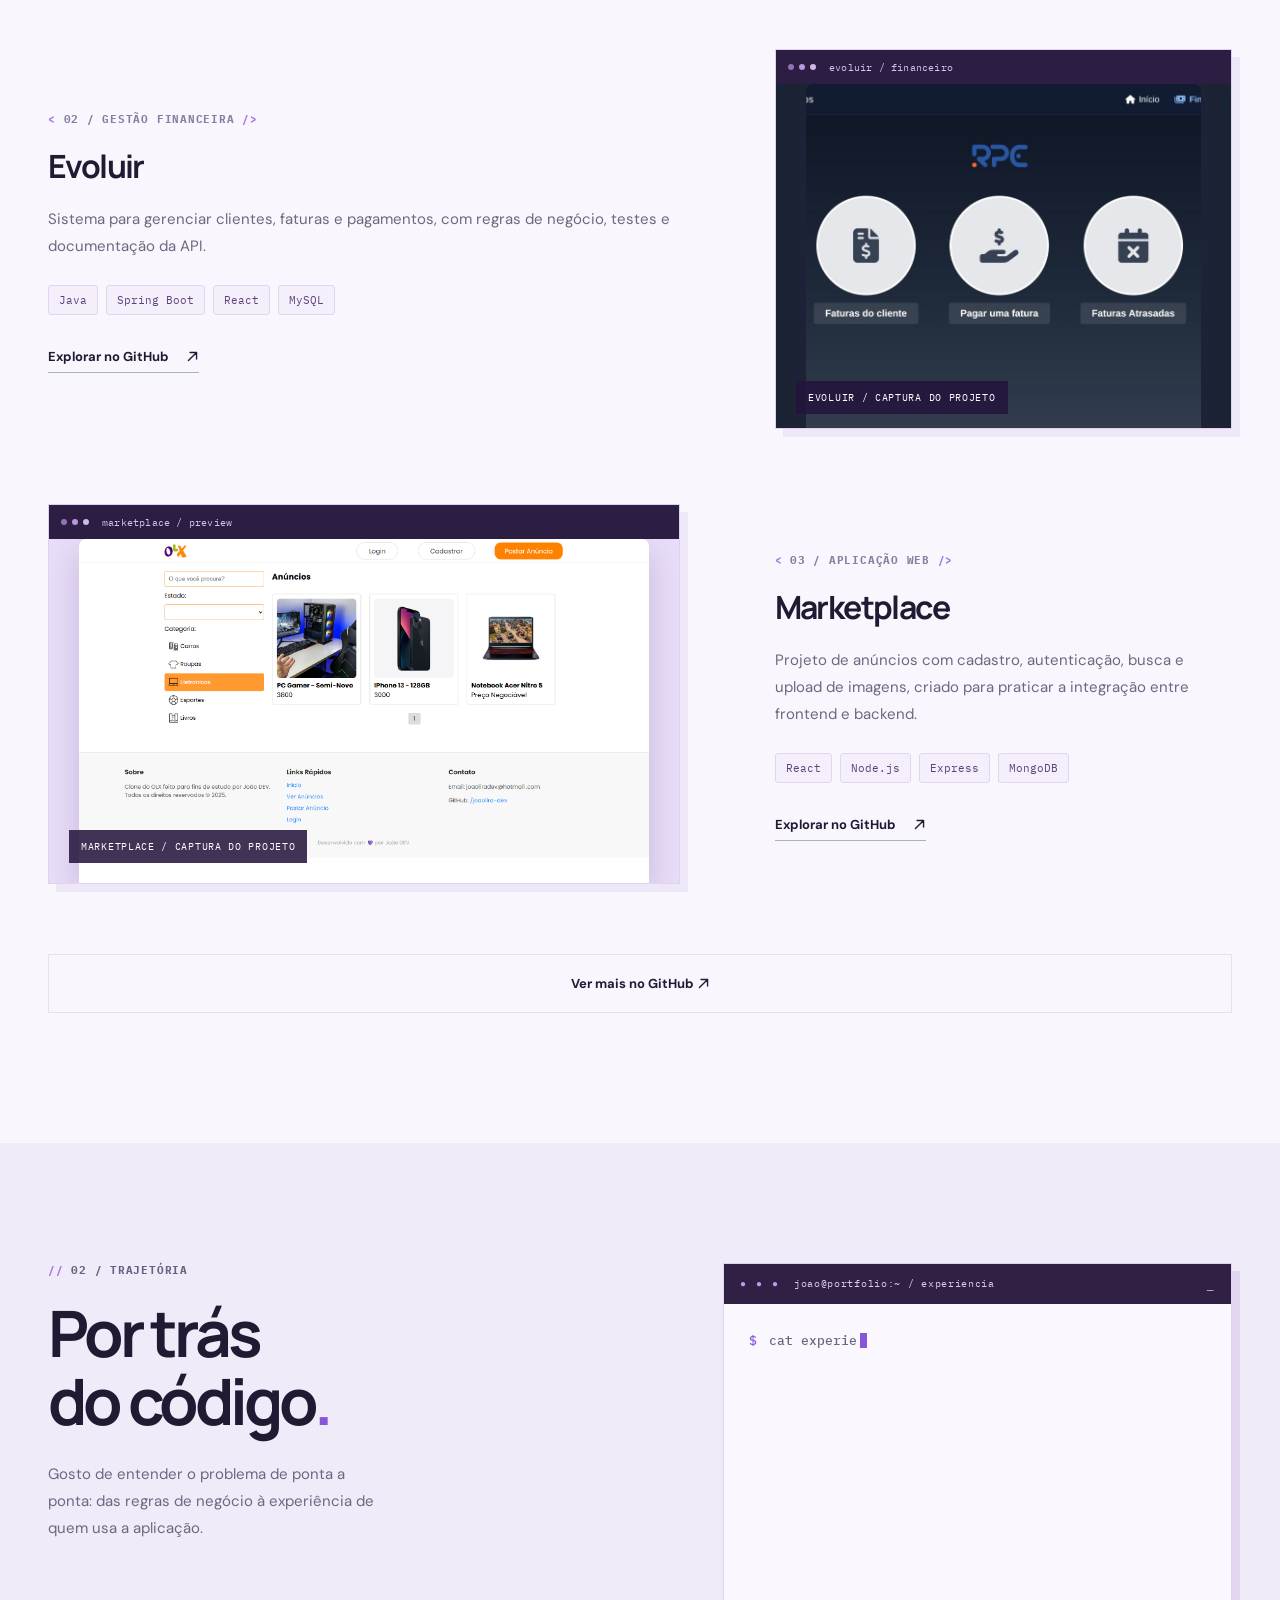
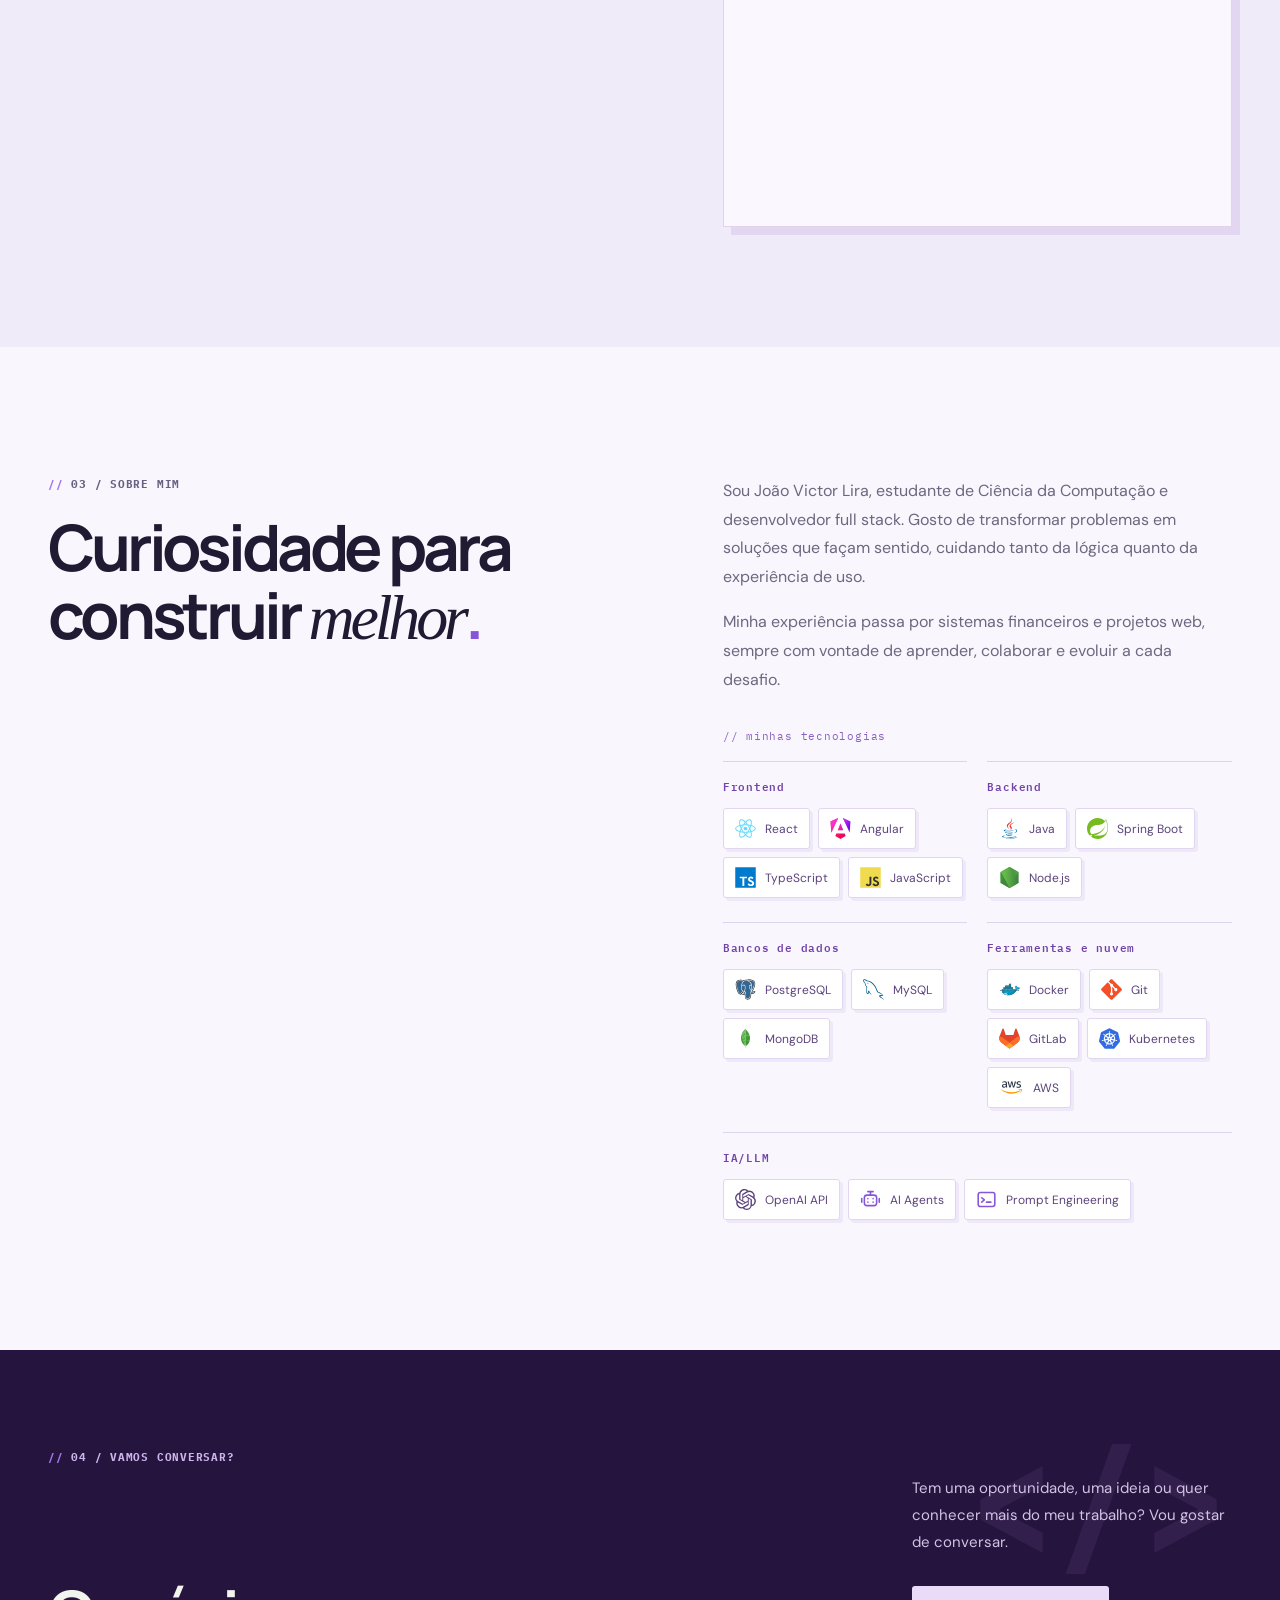
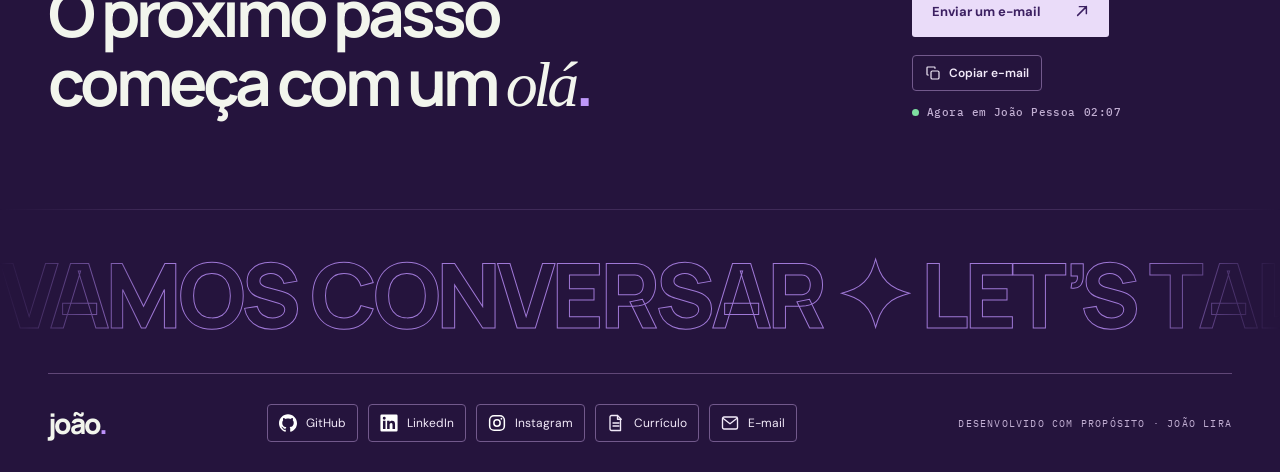
==== commit 51515463: "feat: animações, terminal de comandos, menu mobile e limpeza do CSS - data do estágio atualizada par" ====
--- a/site/index.html
+++ b/site/index.html
@@ -9,16 +9,28 @@
     />
     <title>João Lira — Engenheiro de Software</title>
     <link rel="icon" type="image/svg+xml" href="favicon.svg" />
+    <link rel="preconnect" href="https://fonts.googleapis.com" />
+    <link rel="preconnect" href="https://fonts.gstatic.com" crossorigin />
+    <link
+      rel="stylesheet"
+      href="https://fonts.googleapis.com/css2?family=DM+Sans:wght@400;500;600;700&family=IBM+Plex+Mono:wght@400;500;600&family=Manrope:wght@400;500;600;700;800&display=swap"
+    />
     <link rel="stylesheet" href="style.css" />
+    <meta name="theme-color" content="#25143d" />
     <script src="motion.js" defer></script>
   </head>
   <body>
     <a class="skip" href="#conteudo">Pular para o conteúdo</a>
+    <div class="scroll-progress" aria-hidden="true"></div>
+    <div class="header-bar">
     <header class="header wrap">
       <a class="logo" href="#inicio" aria-label="João Lira, início"
         >joão<span>.</span></a
       >
-      <nav aria-label="Navegação principal">
+      <button class="menu-toggle" type="button" aria-expanded="false" aria-controls="menu" aria-label="Abrir menu">
+        <span></span><span></span>
+      </button>
+      <nav id="menu" aria-label="Navegação principal">
         <a href="#projetos">Projetos</a><a href="#experiencia">Experiência</a
         ><a href="#sobre">Sobre</a
         ><a class="nav-contact" href="#contato"
@@ -48,18 +60,24 @@
         >
       </nav>
     </header>
+    </div>
     <main id="conteudo">
       <section id="inicio" class="hero wrap">
+        <div class="hero-glow" aria-hidden="true"></div>
         <div class="hero-main">
           <p class="eyebrow">
             <span class="dot"></span> DESENVOLVEDOR FULL STACK
             <span class="slash">/</span> JOÃO PESSOA, PB
           </p>
           <h1>
-            Engenheiro de<br /><em>Software</em><span class="period"
+            Engenheiro de<br /><em data-scramble>Software</em><span class="period"
               >.</span
             >
           </h1>
+          <p class="rotator" aria-hidden="true">
+            <span class="rotator-prompt">&gt; construindo</span>
+            <span class="rotator-word" data-words="APIs REST com Spring Boot|Interfaces em React|Regras de negócio|Integrações com IA">APIs REST com Spring Boot</span><span class="caret"></span>
+          </p>
           <p class="intro">
             Olá, eu sou João. Desenvolvo aplicações web, de APIs e regras de
             negócio a interfaces que conectam pessoas e tecnologia.
@@ -107,6 +125,10 @@
           </div>
         </div>
         <div class="portrait">
+          <svg class="portrait-ring" viewBox="0 0 200 200" aria-hidden="true">
+            <defs><path id="ring-path" d="M100,100 m-88,0 a88,88 0 1,1 176,0 a88,88 0 1,1 -176,0" /></defs>
+            <text><textPath href="#ring-path" textLength="548">JAVA ✦ SPRING BOOT ✦ REACT ✦ FULL STACK ✦ JOÃO PESSOA, PB ✦ CÓDIGO COM PROPÓSITO ✦ </textPath></text>
+          </svg>
           <img
             src="assets/perfil-avatar.png"
             alt="Ilustração de João Victor Lira"
@@ -114,6 +136,8 @@
         </div>
         <div class="hero-bottom">
           <span>JAVA · SPRING BOOT · REACT</span
+          ><button class="cmdk-hint" type="button" aria-label="Abrir terminal de comandos">
+            DIGITE <kbd>/</kbd> PARA O TERMINAL</button
           ><span
             >ROLE PARA EXPLORAR
             <svg
@@ -149,7 +173,7 @@
           </p>
         </div>
         <div class="project-list">
-          <article class="project">
+          <article data-tech="java spring react jwt" class="project">
             <div class="project-art screenshot-art login-auth-shot">
               <div class="window-bar" aria-hidden="true">
                 <span></span><span></span><span></span
@@ -197,7 +221,7 @@
               ></a>
             </div>
           </article>
-          <article class="project reverse">
+          <article data-tech="java spring react mysql" class="project reverse">
             <div class="project-art screenshot-art evoluir-shot">
               <div class="window-bar" aria-hidden="true">
                 <span></span><span></span><span></span
@@ -244,7 +268,7 @@
               ></a>
             </div>
           </article>
-          <article class="project">
+          <article data-tech="react nodejs express mongodb" class="project">
             <div class="project-art screenshot-art">
               <div class="window-bar" aria-hidden="true">
                 <span></span><span></span><span></span
@@ -333,8 +357,12 @@
               <span>● ● ●</span><small>joao@portfolio:~ / experiencia</small
               ><b>_</b>
             </div>
+            <p class="term-line" aria-hidden="true">
+              <span class="term-prompt">$</span>
+              <span class="term-cmd">cat experiencia.log</span><span class="term-caret"></span>
+            </p>
             <div class="timeline-item">
-              <span class="timeline-date">AGO 2025 — OUT 2026</span>
+              <span class="timeline-date">AGO 2025 — NOV 2026</span>
               <div>
                 <h3>Desenvolvimento Full Stack</h3>
                 <p class="company">RPE Tech · Estágio</p>
@@ -486,7 +514,17 @@
                       stroke-linejoin="round"
                     /></svg></span
               ></a>
-            </div>
+              <div class="contact-meta">
+                <button class="copy-email" type="button" data-email="joaoliradev@hotmail.com">
+                  <svg viewBox="0 0 24 24" width="16" height="16" aria-hidden="true" fill="none" stroke="currentColor" stroke-width="1.8" stroke-linecap="round" stroke-linejoin="round"><rect x="9" y="9" width="12" height="12" rx="2" /><path d="M5 15H4a1 1 0 0 1-1-1V4a1 1 0 0 1 1-1h10a1 1 0 0 1 1 1v1" /></svg>
+                  Copiar e-mail
+                </button>
+                <span class="local-time"><span class="live-dot"></span>Agora em João Pessoa <time>--:--</time></span>
+              </div>
+            </div>
+          </div>
+          <div class="marquee" aria-hidden="true">
+            <div class="marquee-track"><span>VAMOS CONVERSAR ✦ LET’S TALK ✦ BORA CODAR ✦ VAMOS CONVERSAR ✦ LET’S TALK ✦ BORA CODAR ✦ VAMOS CONVERSAR ✦ LET’S TALK ✦ BORA CODAR ✦ </span><span>VAMOS CONVERSAR ✦ LET’S TALK ✦ BORA CODAR ✦ VAMOS CONVERSAR ✦ LET’S TALK ✦ BORA CODAR ✦ VAMOS CONVERSAR ✦ LET’S TALK ✦ BORA CODAR ✦ </span></div>
           </div>
           <footer>
             <a class="logo" href="#inicio">joão<span>.</span></a>
--- a/site/style.css
+++ b/site/style.css
@@ -1,12 +1,3 @@
-@import url("https://fonts.googleapis.com/css2?family=IBM+Plex+Mono:wght@400;500;600&display=swap");
-@import url("https://fonts.googleapis.com/css2?family=DM+Sans:wght@400;500;600;700&family=Manrope:wght@400;500;600;700;800&display=swap");
-:root {
-  --ink: #1b2522;
-  --muted: #69756e;
-  --accent: #6f8a6b;
-  --paper: #f7f8f4;
-  --line: #dfe5dc;
-}
 * {
   box-sizing: border-box;
 }
@@ -208,118 +199,6 @@
   position: relative;
   overflow: hidden;
 }
-.art-one {
-  background: #dbe6d1;
-  color: #344d37;
-}
-.art-two {
-  background: #e8e3d9;
-  color: #544f45;
-}
-.art-three {
-  background: #dce5e3;
-  color: #3c5551;
-}
-.art-label {
-  font-size: 10px;
-  font-weight: 700;
-  letter-spacing: 0.15em;
-  display: flex;
-  justify-content: space-between;
-}
-.art-title {
-  font-family: Manrope, sans-serif;
-  font-weight: 700;
-  letter-spacing: -0.06em;
-  line-height: 1.15;
-  font-size: 34px;
-  margin-top: 45px;
-}
-.art-title span {
-  color: #88a17e;
-}
-.art-lines {
-  position: absolute;
-  bottom: 35px;
-  left: 30px;
-  display: grid;
-  gap: 7px;
-}
-.art-lines span {
-  width: 70px;
-  height: 2px;
-  background: #9cad94;
-}
-.art-lines span:nth-child(2) {
-  width: 45px;
-}
-.art-lines span:nth-child(3) {
-  width: 27px;
-}
-.art-orb {
-  position: absolute;
-  right: 45px;
-  bottom: -55px;
-  border-radius: 50%;
-  height: 240px;
-  width: 240px;
-  background: #819b7b;
-  color: #e2ebdc;
-  display: flex;
-  align-items: center;
-  justify-content: center;
-  font-family: Georgia, serif;
-  font-size: 130px;
-}
-.art-orb span {
-  position: absolute;
-  font: 22px sans-serif;
-  top: 50px;
-  right: 55px;
-}
-.invoice {
-  position: absolute;
-  right: 40px;
-  bottom: -30px;
-  background: #faf9f4;
-  width: 220px;
-  height: 210px;
-  box-shadow: 0 20px 40px #766d5a22;
-  padding: 25px;
-  transform: rotate(-4deg);
-}
-.invoice small {
-  font-size: 8px;
-  letter-spacing: 0.12em;
-}
-.invoice strong {
-  display: block;
-  font-size: 14px;
-  margin: 15px 0;
-}
-.invoice i {
-  display: block;
-  height: 25px;
-  border-top: 1px solid #e1e4dc;
-}
-.market-grid {
-  position: absolute;
-  right: 38px;
-  bottom: -35px;
-  display: grid;
-  grid-template-columns: repeat(2, 95px);
-  gap: 10px;
-  transform: rotate(-5deg);
-}
-.market-grid i {
-  height: 105px;
-  background: #aec4bc;
-  border-radius: 4px;
-}
-.market-grid i:nth-child(2),
-.market-grid i:nth-child(3) {
-  background: #f2eee3;
-}
 .project-index {
   font-size: 10px;
   letter-spacing: 0.13em;
@@ -455,9 +334,6 @@
 }
 .contact h2 {
   margin-top: 15px;
-}
-.contact h2 span {
-  color: #a7c39e;
 }
 .contact-grid p {
   color: #b9c9b9;
@@ -612,39 +488,6 @@
   background: radial-gradient(circle, #d9c8fa 0, transparent 70%);
   pointer-events: none;
 }
-.portrait {
-  position: absolute;
-  right: 5%;
-  top: 115px;
-  width: 260px;
-  height: 335px;
-  border-radius: 130px 130px 12px 12px;
-  overflow: hidden;
-  transform: rotate(4deg);
-  background: #ddd2ed;
-  box-shadow: 16px 16px 0 #e7ddf8;
-}
-.portrait img {
-  width: 100%;
-  height: 100%;
-  object-fit: cover;
-  object-position: center 20%;
-}
-.portrait span {
-  position: absolute;
-  bottom: 0;
-  left: 0;
-  right: 0;
-  background: #311c4fe8;
-  padding: 14px;
-  color: white;
-  font-size: 9px;
-  letter-spacing: 0.15em;
-}
-.portrait b {
-  float: right;
-  color: #cdb0ff;
-}
 .dot {
   background: #a77be8;
 }
@@ -663,7 +506,8 @@
 .contact .eyebrow {
   color: #cdb4ed;
 }
-.contact h2 span {
+.contact h2 > span:not(.line),
+.contact h2 .line-inner > span {
   color: #bf98fa;
 }
 .contact-grid p {
@@ -675,10 +519,6 @@
 }
 .light:hover {
   background: #d9c2f3;
-}
-.art-two {
-  background: #eae2f7;
-  color: #4c3767;
 }
 .tags span,
 .skills span {
@@ -696,18 +536,13 @@
   width: 21px;
   height: 21px;
 }
-.photo-art,
 .screenshot-art {
-  padding: 0;
   background: #e9def9;
 }
 .project-art > img {
   height: 100%;
   width: 100%;
   object-fit: cover;
-}
-.screenshot-art {
-  padding: 30px 30px 0;
 }
 .screenshot-art > img {
   object-fit: cover;
@@ -746,26 +581,7 @@
 .all-projects:hover {
   background: #eee6f8;
 }
-@media (max-width: 1050px) {
-  .portrait {
-    opacity: 0.25;
-    right: 0;
-  }
-  .hero-main {
-    max-width: 660px;
-  }
-}
 @media (max-width: 800px) {
-  .portrait {
-    width: 150px;
-    height: 190px;
-    top: 50px;
-    right: 8px;
-    opacity: 0.2;
-  }
-  .hero-main {
-    z-index: 2;
-  }
   .header .language {
     padding-left: 10px;
   }
@@ -775,6 +591,7 @@
 }
 /* Retrato circular */
 .portrait {
+  position: absolute;
   width: 270px;
   height: 270px;
   right: 5%;
@@ -838,12 +655,10 @@
 .project-index,
 .timeline-date,
 .hero-bottom,
-.art-label,
 .photo-label,
 .stack-label,
 .terminal-bar,
-.window-bar,
-.portrait span {
+.window-bar {
   font-family: "IBM Plex Mono", monospace;
   letter-spacing: 0.07em;
 }
@@ -904,9 +719,6 @@
   margin-left: 8px;
   letter-spacing: 0.02em;
 }
-.photo-art > img {
-  height: calc(100% - 34px);
-}
 .screenshot-art {
   padding: 0 30px 0;
 }
@@ -915,26 +727,6 @@
 }
 .screenshot-art > img {
   height: calc(100% - 34px);
-}
-.art-two {
-  padding-top: 0;
-}
-.art-two .window-bar {
-  margin: 0 -30px;
-}
-.art-two .art-label {
-  margin-top: 25px;
-}
-.art-two:after {
-  content: "{ }";
-  position: absolute;
-  right: 25px;
-  top: 70px;
-  font:
-    700 46px "IBM Plex Mono",
-    monospace;
-  color: #c8b0e4;
-  opacity: 0.7;
 }
 .project-info .project-index:before {
   content: "< ";
@@ -1141,25 +933,6 @@
   .portrait {
     animation: portrait-in 0.85s 0.15s both;
   }
-  .motion-ready .section-heading,
-  .motion-ready .project,
-  .motion-ready .experience-grid,
-  .motion-ready .about > div,
-  .motion-ready .contact-grid {
-    opacity: 0;
-    transform: translateY(28px);
-    transition:
-      opacity 0.75s ease,
-      transform 0.75s cubic-bezier(0.2, 0.7, 0.25, 1);
-  }
-  .motion-ready .section-heading.is-visible,
-  .motion-ready .project.is-visible,
-  .motion-ready .experience-grid.is-visible,
-  .motion-ready .about > div.is-visible,
-  .motion-ready .contact-grid.is-visible {
-    opacity: 1;
-    transform: translateY(0);
-  }
 }
 @media (prefers-reduced-motion: reduce) {
   .project-art > img,
@@ -1292,3 +1065,828 @@
   width: 14px;
   height: 14px;
 }
+
+/* =========================================================
+   v4 — legibilidade, navegação e movimento
+   ========================================================= */
+
+/* Legibilidade: textos de apoio maiores e na paleta roxa */
+.eyebrow {
+  font-size: 11px;
+  color: #6a6082;
+}
+.hero-bottom {
+  font-size: 11px;
+  color: #7d7590;
+}
+.project-index {
+  font-size: 11px;
+  color: #8a7fa3;
+}
+.timeline-date {
+  font-size: 11px;
+  color: #857a9c;
+}
+.photo-label,
+.window-bar small,
+.terminal-bar,
+.terminal-bar small,
+footer small {
+  font-size: 10px;
+}
+.tags span {
+  font-size: 11px;
+}
+section[id] {
+  scroll-margin-top: 72px;
+}
+
+/* Barra de progresso de leitura */
+.scroll-progress {
+  position: fixed;
+  inset: 0 0 auto;
+  height: 3px;
+  z-index: 60;
+  background: linear-gradient(90deg, #8656d8, #c49bff);
+  transform-origin: left;
+  transform: scaleX(var(--p, 0));
+  pointer-events: none;
+}
+
+/* Header fixo que encolhe ao rolar */
+.header-bar {
+  position: sticky;
+  top: 0;
+  z-index: 40;
+  background: rgba(249, 247, 253, 0.92);
+  -webkit-backdrop-filter: saturate(1.4) blur(12px);
+  backdrop-filter: saturate(1.4) blur(12px);
+  transition: box-shadow 0.3s ease;
+}
+.header {
+  transition:
+    height 0.35s ease,
+    border-color 0.35s ease;
+}
+.header-bar.is-scrolled {
+  box-shadow:
+    0 1px 0 var(--line),
+    0 12px 30px #2a174510;
+}
+.header-bar.is-scrolled .header {
+  height: 68px;
+  border-bottom-color: transparent;
+}
+nav > a:not(.nav-contact):not(.language) {
+  position: relative;
+  transition: color 0.2s ease;
+}
+nav > a:not(.nav-contact):not(.language)::after {
+  content: "";
+  position: absolute;
+  left: 0;
+  right: 0;
+  bottom: -8px;
+  height: 2px;
+  background: var(--accent);
+  transform: scaleX(0);
+  transform-origin: right;
+  transition: transform 0.35s cubic-bezier(0.2, 0.7, 0.25, 1);
+}
+nav > a:not(.nav-contact):not(.language):hover::after,
+nav > a.is-active::after {
+  transform: scaleX(1);
+  transform-origin: left;
+}
+nav > a.is-active {
+  color: var(--accent);
+}
+.nav-contact {
+  transition:
+    background 0.2s ease,
+    border-color 0.2s ease,
+    color 0.2s ease;
+}
+.nav-contact:hover,
+.nav-contact.is-active {
+  background: #562b91;
+  border-color: #562b91;
+  color: #fff;
+}
+.nav-contact span {
+  display: inline-block;
+  transition: transform 0.25s ease;
+}
+.nav-contact:hover span {
+  transform: rotate(45deg);
+}
+
+/* Menu mobile */
+.menu-toggle {
+  display: none;
+}
+@media (max-width: 800px) {
+  .header-bar.is-scrolled .header {
+    height: 64px;
+  }
+  .menu-toggle {
+    display: inline-flex;
+    flex-direction: column;
+    justify-content: center;
+    gap: 6px;
+    width: 44px;
+    height: 44px;
+    padding: 0 12px;
+    border: 1px solid var(--line);
+    border-radius: 4px;
+    background: #fff;
+    cursor: pointer;
+  }
+  .menu-toggle span {
+    display: block;
+    height: 2px;
+    border-radius: 2px;
+    background: var(--ink);
+    transition: transform 0.3s ease;
+  }
+  .menu-toggle[aria-expanded="true"] span:first-child {
+    transform: translateY(4px) rotate(45deg);
+  }
+  .menu-toggle[aria-expanded="true"] span:last-child {
+    transform: translateY(-4px) rotate(-45deg);
+  }
+  .header nav {
+    position: absolute;
+    top: 100%;
+    left: 0;
+    right: 0;
+    flex-direction: column;
+    align-items: stretch;
+    gap: 0;
+    padding: 8px 20px 26px;
+    background: var(--paper);
+    border-bottom: 1px solid var(--line);
+    box-shadow: 0 24px 40px #2a17451c;
+    clip-path: inset(0 0 100% 0);
+    visibility: hidden;
+    transition:
+      clip-path 0.45s cubic-bezier(0.2, 0.7, 0.25, 1),
+      visibility 0s 0.45s;
+  }
+  .header nav.is-open {
+    clip-path: inset(0 0 -60px 0);
+    visibility: visible;
+    transition: clip-path 0.45s cubic-bezier(0.2, 0.7, 0.25, 1);
+  }
+  .header nav > a,
+  .header nav > a:nth-child(2),
+  .header nav > a:nth-child(3) {
+    display: flex;
+    align-items: center;
+    justify-content: space-between;
+    padding: 17px 0;
+    border: 0;
+    border-bottom: 1px solid var(--line);
+    border-radius: 0;
+    font:
+      700 22px Manrope,
+      sans-serif;
+    letter-spacing: -0.03em;
+  }
+  .header nav > a::after {
+    display: none;
+  }
+  .header nav .nav-contact:hover,
+  .header nav .nav-contact.is-active {
+    background: none;
+    color: var(--accent);
+  }
+  .header nav .language {
+    justify-content: flex-start;
+    border: 0;
+    padding: 20px 0 0;
+    height: auto;
+  }
+  .header nav .language .sr-only {
+    position: static;
+    width: auto;
+    height: auto;
+    margin: 0 0 0 12px;
+    clip: auto;
+    overflow: visible;
+    font-size: 15px;
+  }
+}
+
+/* Hero */
+.hero-glow {
+  position: absolute;
+  inset: 0;
+  z-index: 0;
+  pointer-events: none;
+  background: radial-gradient(
+    460px circle at var(--gx, 70%) var(--gy, 30%),
+    #b98cff30,
+    transparent 62%
+  );
+  opacity: 0;
+  transition: opacity 0.6s ease;
+}
+.hero:hover .hero-glow {
+  opacity: 1;
+}
+.hero-bottom {
+  position: relative;
+  z-index: 1;
+  align-items: center;
+  gap: 16px;
+}
+.hero:before {
+  animation: blob-float 9s ease-in-out infinite alternate;
+}
+@keyframes blob-float {
+  to {
+    transform: translate(-50px, 40px) scale(1.15);
+  }
+}
+.rotator {
+  font:
+    500 15px "IBM Plex Mono",
+    monospace;
+  margin: -10px 0 20px;
+  min-height: 1.6em;
+}
+.rotator-prompt {
+  color: #9d8cb8;
+  margin-right: 4px;
+}
+.rotator-word {
+  color: #562b91;
+}
+.caret,
+.term-caret {
+  display: inline-block;
+  width: 8px;
+  height: 1.1em;
+  margin-left: 3px;
+  vertical-align: -3px;
+  background: var(--accent);
+  animation: blink 1s steps(1) infinite;
+}
+@keyframes blink {
+  50% {
+    opacity: 0;
+  }
+}
+[data-scramble].is-scrambling {
+  color: var(--accent);
+}
+.portrait {
+  overflow: visible;
+}
+.portrait img {
+  clip-path: circle(47.6% at 50% 50%);
+}
+@media (min-width: 801px) {
+  .hero {
+    min-height: 700px;
+  }
+}
+.portrait-ring {
+  position: absolute;
+  inset: -40px;
+  width: calc(100% + 80px);
+  height: calc(100% + 80px);
+  overflow: visible;
+  pointer-events: none;
+  animation: spin 30s linear infinite;
+}
+.portrait-ring text {
+  font:
+    600 8.6px "IBM Plex Mono",
+    monospace;
+  letter-spacing: 0.1em;
+  fill: #8a5fd0;
+}
+@keyframes spin {
+  to {
+    transform: rotate(360deg);
+  }
+}
+.cmdk-hint {
+  padding: 0;
+  border: 0;
+  background: none;
+  color: inherit;
+  font: inherit;
+  letter-spacing: inherit;
+  cursor: pointer;
+  transition: color 0.2s ease;
+}
+.cmdk-hint:hover {
+  color: var(--accent);
+}
+.cmdk-hint kbd,
+.cmdk-foot kbd {
+  display: inline-block;
+  min-width: 20px;
+  margin: 0 3px;
+  padding: 2px 6px;
+  border: 1px solid #d6cbe6;
+  border-bottom-width: 2px;
+  border-radius: 4px;
+  background: #fff;
+  color: #562b91;
+  font: inherit;
+  text-align: center;
+}
+.cmdk-hint:focus-visible,
+.menu-toggle:focus-visible,
+.copy-email:focus-visible {
+  outline: 3px solid #a77be8;
+  outline-offset: 4px;
+}
+.magnetic {
+  translate: var(--mx, 0) var(--my, 0);
+  transition:
+    translate 0.3s cubic-bezier(0.2, 0.7, 0.25, 1),
+    transform 0.2s ease,
+    box-shadow 0.2s ease,
+    background 0.2s ease;
+}
+
+/* Projetos: inclinação 3D com reflexo */
+.project-art {
+  transform: perspective(1000px) rotateX(var(--rx, 0deg))
+    rotateY(var(--ry, 0deg));
+  transition:
+    transform 0.45s cubic-bezier(0.2, 0.7, 0.25, 1),
+    box-shadow 0.45s ease;
+}
+.project-art::after {
+  content: "";
+  position: absolute;
+  inset: 0;
+  z-index: 2;
+  pointer-events: none;
+  background: radial-gradient(
+    480px circle at var(--px, 50%) var(--py, 50%),
+    #ffffff30,
+    transparent 45%
+  );
+  opacity: 0;
+  transition: opacity 0.3s ease;
+}
+.project-art:hover::after {
+  opacity: 1;
+}
+.project-art:hover {
+  box-shadow: 14px 14px 0 #e4d6f6;
+}
+.project-art .photo-label {
+  z-index: 3;
+  transition: translate 0.35s ease;
+}
+.project-art:hover .photo-label {
+  translate: 0 -4px;
+}
+.tags span {
+  transition:
+    background 0.2s ease,
+    color 0.2s ease;
+}
+.tags span:hover {
+  background: #562b91;
+  color: #fff;
+}
+.project-link {
+  background: linear-gradient(var(--accent), var(--accent)) left bottom / 0
+    1px no-repeat;
+  transition: background-size 0.35s ease;
+}
+.project-link:hover {
+  background-size: 100% 1px;
+}
+
+/* Terminal da experiência */
+.terminal-bar b {
+  animation: blink 1.1s steps(1) infinite;
+}
+.term-line {
+  margin: 0 0 22px;
+  font:
+    500 13px "IBM Plex Mono",
+    monospace;
+  color: #3b2a55;
+}
+.term-prompt {
+  color: var(--accent);
+  margin-right: 4px;
+}
+.term-caret {
+  width: 7px;
+  height: 15px;
+}
+
+/* Skills: dica com os projetos que usam a tecnologia */
+.skills span[data-used] {
+  position: relative;
+  cursor: default;
+}
+.skills span[data-used]::after {
+  content: attr(data-used);
+  position: absolute;
+  left: 50%;
+  bottom: calc(100% + 9px);
+  z-index: 5;
+  translate: -50% 6px;
+  padding: 6px 9px;
+  border-radius: 4px;
+  background: #25143d;
+  color: #f2eaf9;
+  font:
+    500 10px "IBM Plex Mono",
+    monospace;
+  white-space: nowrap;
+  opacity: 0;
+  pointer-events: none;
+  transition:
+    opacity 0.2s ease,
+    translate 0.2s ease;
+}
+.skills span[data-used]:hover::after {
+  opacity: 1;
+  translate: -50% 0;
+}
+
+/* Contato */
+.contact-meta {
+  display: flex;
+  flex-wrap: wrap;
+  align-items: center;
+  gap: 14px 18px;
+  margin-top: 18px;
+}
+.copy-email {
+  display: inline-flex;
+  align-items: center;
+  gap: 8px;
+  padding: 9px 12px;
+  border: 1px solid #72598c;
+  border-radius: 4px;
+  background: none;
+  color: #f2eaf9;
+  font:
+    600 12px "DM Sans",
+    sans-serif;
+  cursor: pointer;
+  transition:
+    background 0.2s ease,
+    transform 0.2s ease;
+}
+.copy-email:hover {
+  background: #4c2d68;
+  transform: translateY(-2px);
+}
+.local-time {
+  display: inline-flex;
+  align-items: center;
+  gap: 8px;
+  color: #c2afd3;
+  font:
+    500 11px "IBM Plex Mono",
+    monospace;
+  letter-spacing: 0.04em;
+}
+.live-dot {
+  width: 7px;
+  height: 7px;
+  border-radius: 50%;
+  background: #7ee0a1;
+  animation: pulse 2s infinite;
+}
+@keyframes pulse {
+  0% {
+    box-shadow: 0 0 0 0 #7ee0a199;
+  }
+  70%,
+  100% {
+    box-shadow: 0 0 0 9px #7ee0a100;
+  }
+}
+.marquee {
+  width: 100vw;
+  margin: 90px 0 0 calc(50% - 50vw);
+  padding: 22px 0 18px;
+  overflow: hidden;
+  border-top: 1px solid #3f2a58;
+  -webkit-mask-image: linear-gradient(
+    90deg,
+    transparent,
+    #000 12%,
+    #000 88%,
+    transparent
+  );
+  mask-image: linear-gradient(
+    90deg,
+    transparent,
+    #000 12%,
+    #000 88%,
+    transparent
+  );
+}
+.marquee-track {
+  display: flex;
+  width: max-content;
+  animation: marquee 38s linear infinite;
+}
+.marquee-track span {
+  padding-right: 0.25em;
+  color: transparent;
+  -webkit-text-stroke: 1px #9f78d6;
+  font:
+    800 clamp(44px, 7vw, 104px) Manrope,
+    sans-serif;
+  letter-spacing: -0.05em;
+  white-space: nowrap;
+  transition: color 0.4s ease;
+}
+.marquee:hover .marquee-track {
+  animation-play-state: paused;
+}
+.marquee:hover .marquee-track span {
+  color: #bf98fa;
+}
+@keyframes marquee {
+  to {
+    transform: translateX(-50%);
+  }
+}
+.marquee + footer {
+  margin-top: 0;
+}
+
+/* Aviso rápido (toast) */
+.toast {
+  position: fixed;
+  left: 50%;
+  bottom: 28px;
+  z-index: 100;
+  translate: -50% 20px;
+  padding: 12px 16px;
+  border-radius: 6px;
+  border: 1px solid #d6c4f0;
+  background: #fff;
+  color: #3c2062;
+  font:
+    500 13px "IBM Plex Mono",
+    monospace;
+  box-shadow: 0 14px 34px #25143d40;
+  opacity: 0;
+  pointer-events: none;
+  transition:
+    opacity 0.25s ease,
+    translate 0.25s ease;
+}
+.toast.is-on {
+  opacity: 1;
+  translate: -50% 0;
+}
+
+/* Paleta de comandos (terminal) */
+.cmdk {
+  position: fixed;
+  inset: 0;
+  z-index: 90;
+  display: grid;
+  place-items: start center;
+  padding-top: 14vh;
+  background: #1a0f2b70;
+  -webkit-backdrop-filter: blur(4px);
+  backdrop-filter: blur(4px);
+  opacity: 0;
+  visibility: hidden;
+  transition:
+    opacity 0.2s ease,
+    visibility 0s 0.2s;
+}
+.cmdk.is-open {
+  opacity: 1;
+  visibility: visible;
+  transition: opacity 0.2s ease;
+}
+.cmdk-box {
+  width: min(580px, calc(100% - 32px));
+  overflow: hidden;
+  border: 1px solid #4a3366;
+  border-radius: 10px;
+  background: #1f1233;
+  color: #eadcf9;
+  font-family: "IBM Plex Mono", monospace;
+  box-shadow: 0 30px 80px #0d061a80;
+  translate: 0 -12px;
+  scale: 0.98;
+  transition:
+    translate 0.25s ease,
+    scale 0.25s ease;
+}
+.cmdk.is-open .cmdk-box {
+  translate: 0 0;
+  scale: 1;
+}
+.cmdk-bar {
+  display: flex;
+  align-items: center;
+  gap: 12px;
+  padding: 10px 16px;
+  background: #2b1a42;
+  color: #bfa8da;
+  font-size: 10px;
+}
+.cmdk-bar span {
+  color: #bd9ae4;
+  letter-spacing: 2px;
+}
+.cmdk-row {
+  display: flex;
+  align-items: center;
+  gap: 10px;
+  padding: 14px 16px;
+  border-bottom: 1px solid #3a2752;
+}
+.cmdk-row label {
+  color: #bd91fb;
+  font-size: 14px;
+  white-space: nowrap;
+}
+.cmdk-row input {
+  flex: 1;
+  min-width: 0;
+  border: 0;
+  outline: 0;
+  background: none;
+  color: #fff;
+  font: inherit;
+  font-size: 15px;
+  caret-color: #bd91fb;
+}
+.cmdk-list {
+  max-height: min(52vh, 380px);
+  margin: 0;
+  padding: 8px;
+  overflow: auto;
+  list-style: none;
+}
+.cmdk-list li {
+  display: flex;
+  justify-content: space-between;
+  gap: 16px;
+  padding: 10px 12px;
+  border-radius: 6px;
+  font-size: 13px;
+  cursor: pointer;
+}
+.cmdk-list li small {
+  color: #9a86b5;
+  font-size: 11px;
+  text-align: right;
+}
+.cmdk-list li[aria-selected="true"] {
+  background: #3a2358;
+  color: #fff;
+}
+.cmdk-list li[aria-selected="true"] small {
+  color: #cdb4ed;
+}
+.cmdk-empty {
+  padding: 12px;
+  color: #9a86b5;
+  font-size: 13px;
+}
+.cmdk-foot {
+  display: flex;
+  flex-wrap: wrap;
+  gap: 8px 16px;
+  padding: 10px 16px;
+  border-top: 1px solid #3a2752;
+  color: #8f7aab;
+  font-size: 10px;
+}
+.cmdk-foot kbd {
+  border-color: #4a3366;
+  background: #2b1a42;
+  color: #d9c6f2;
+}
+
+/* Revelações ao rolar (só quando o JS ativa e o movimento é permitido) */
+@media (prefers-reduced-motion: no-preference) {
+  .motion-ready .reveal {
+    opacity: 0;
+    transform: translateY(28px);
+    transition:
+      opacity 0.8s ease,
+      transform 0.8s cubic-bezier(0.2, 0.7, 0.25, 1);
+  }
+  .motion-ready .reveal.is-visible {
+    opacity: 1;
+    transform: none;
+  }
+  .motion-ready .line {
+    display: block;
+    padding-bottom: 0.14em;
+    margin-bottom: -0.14em;
+    clip-path: inset(-0.2em -0.5em 0 -0.2em);
+  }
+  .motion-ready .line-inner {
+    display: inline-block;
+    translate: 0 115%;
+    transition: translate 0.9s cubic-bezier(0.2, 0.7, 0.2, 1);
+    transition-delay: calc(var(--l, 0) * 110ms + 150ms);
+  }
+  .motion-ready .is-visible .line-inner {
+    translate: 0 0;
+  }
+  .motion-ready .project .project-art,
+  .motion-ready .project .project-info {
+    opacity: 0;
+    translate: -60px 0;
+    transition:
+      opacity 0.9s ease,
+      translate 0.9s cubic-bezier(0.2, 0.7, 0.25, 1),
+      transform 0.45s cubic-bezier(0.2, 0.7, 0.25, 1),
+      box-shadow 0.45s ease;
+  }
+  .motion-ready .project .project-info {
+    translate: 40px 0;
+    transition-delay: 0.15s;
+  }
+  .motion-ready .project.reverse .project-art {
+    translate: 60px 0;
+  }
+  .motion-ready .project.reverse .project-info {
+    translate: -40px 0;
+  }
+  .motion-ready .project.is-visible .project-art,
+  .motion-ready .project.is-visible .project-info {
+    opacity: 1;
+    translate: 0 0;
+  }
+  .motion-ready .stagger > * {
+    opacity: 0;
+    translate: 0 12px;
+    transition:
+      opacity 0.5s ease,
+      translate 0.5s cubic-bezier(0.2, 0.7, 0.25, 1),
+      transform 0.2s ease,
+      box-shadow 0.2s ease,
+      background 0.2s ease,
+      color 0.2s ease;
+    transition-delay: calc(var(--i, 0) * 45ms + 250ms), calc(var(--i, 0) * 45ms + 250ms), 0s, 0s, 0s, 0s;
+  }
+  .motion-ready .is-visible .stagger > * {
+    opacity: 1;
+    translate: 0 0;
+  }
+  .motion-ready .timeline-item,
+  .motion-ready .timeline > .text-link {
+    opacity: 0;
+    translate: 0 10px;
+    transition:
+      opacity 0.5s ease,
+      translate 0.5s ease;
+  }
+  .motion-ready .timeline .is-shown {
+    opacity: 1;
+    translate: 0 0;
+  }
+}
+
+@media (prefers-reduced-motion: reduce) {
+  .hero:before,
+  .portrait-ring,
+  .marquee-track,
+  .caret,
+  .term-caret,
+  .terminal-bar b,
+  .live-dot {
+    animation: none !important;
+  }
+  .project-art,
+  .header,
+  .header nav,
+  .cmdk,
+  .cmdk-box,
+  .toast {
+    transition: none !important;
+  }
+}
+
+@media (max-width: 800px) {
+  .cmdk-hint {
+    display: none;
+  }
+  .rotator {
+    font-size: 13px;
+    margin-top: -6px;
+  }
+}
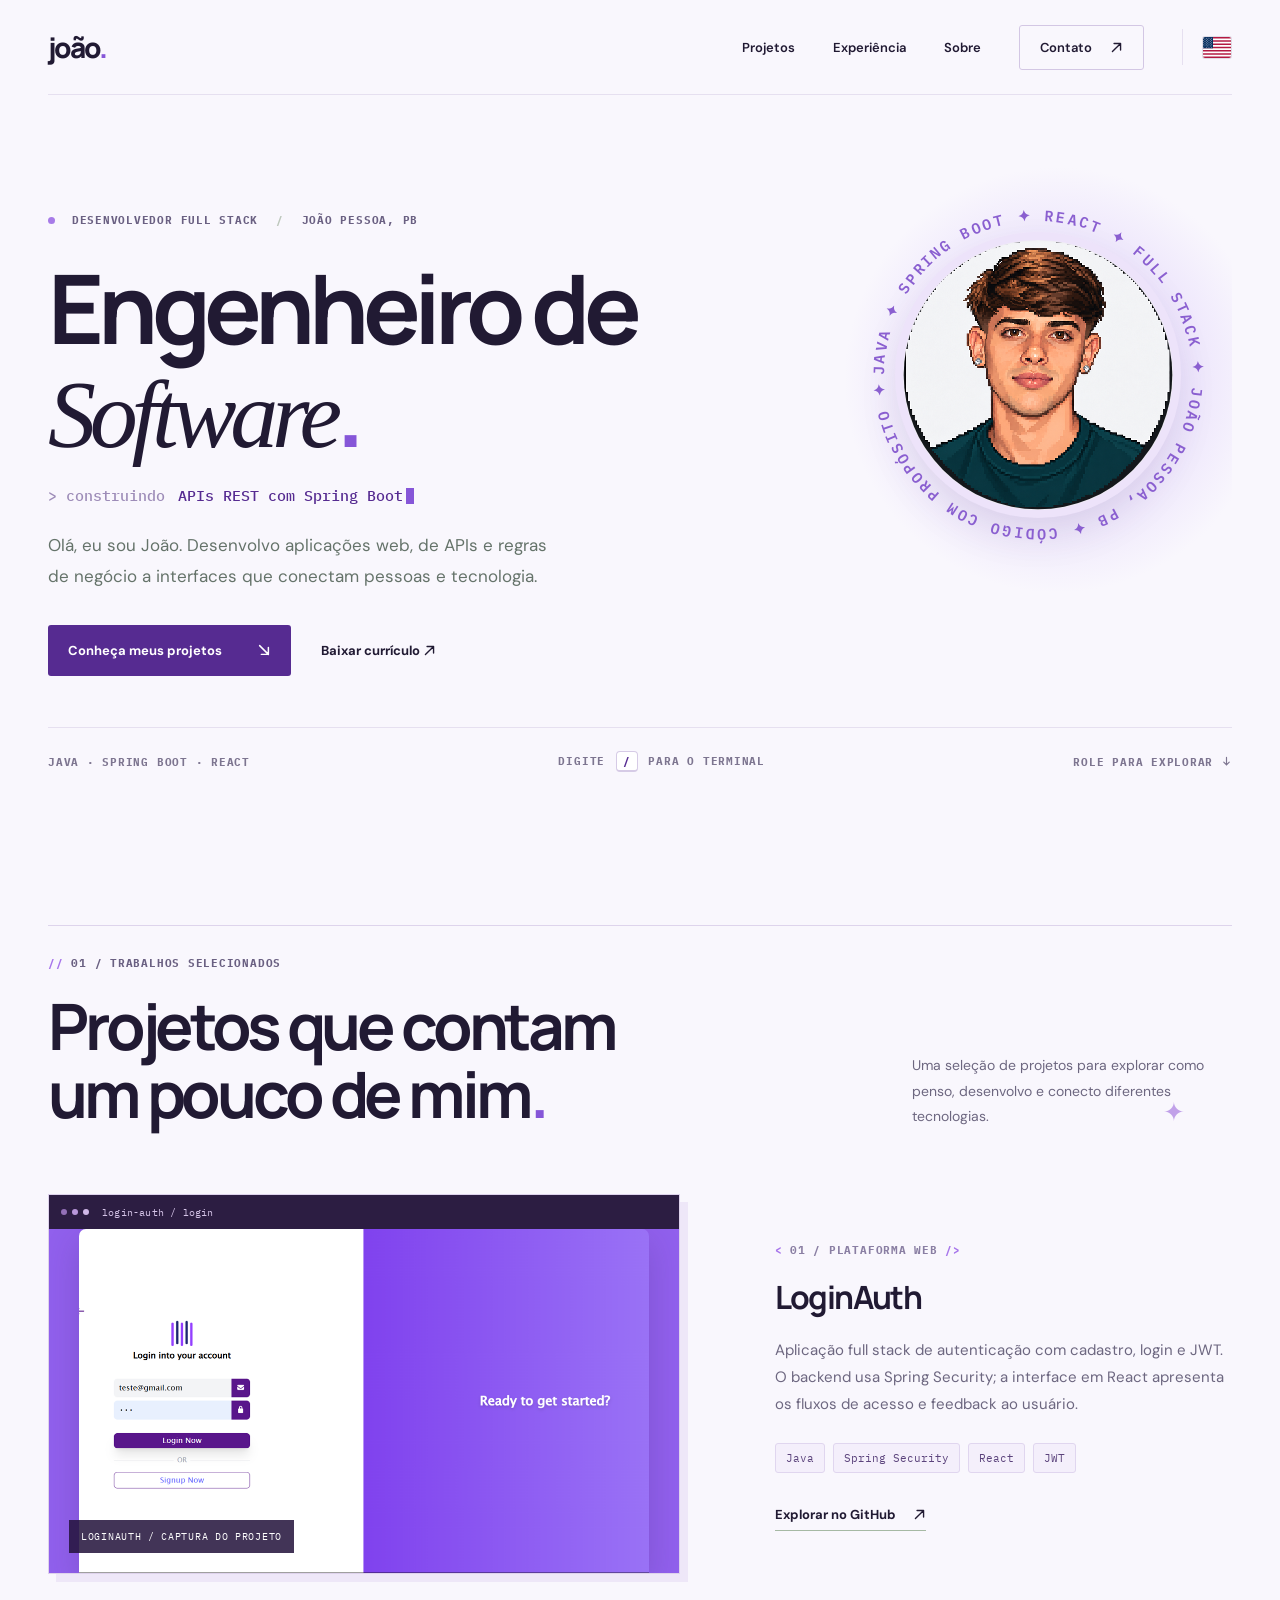
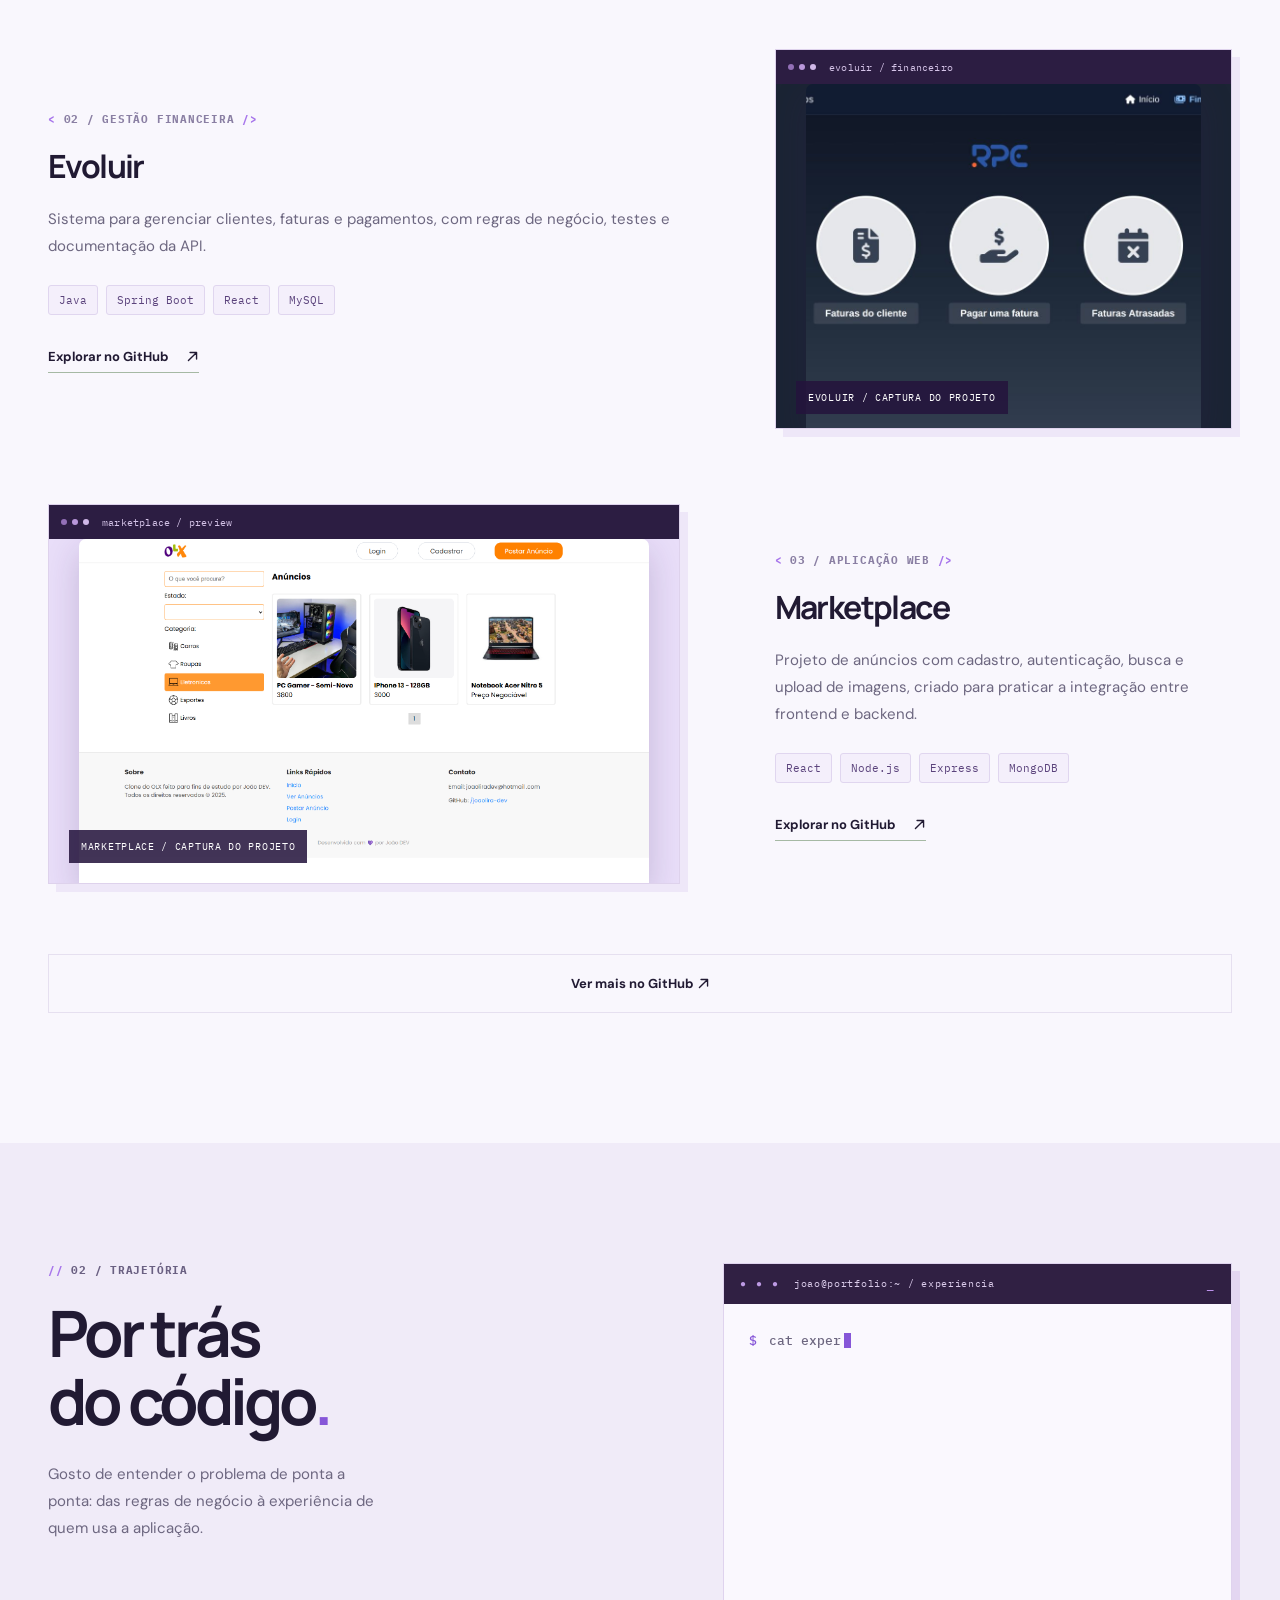
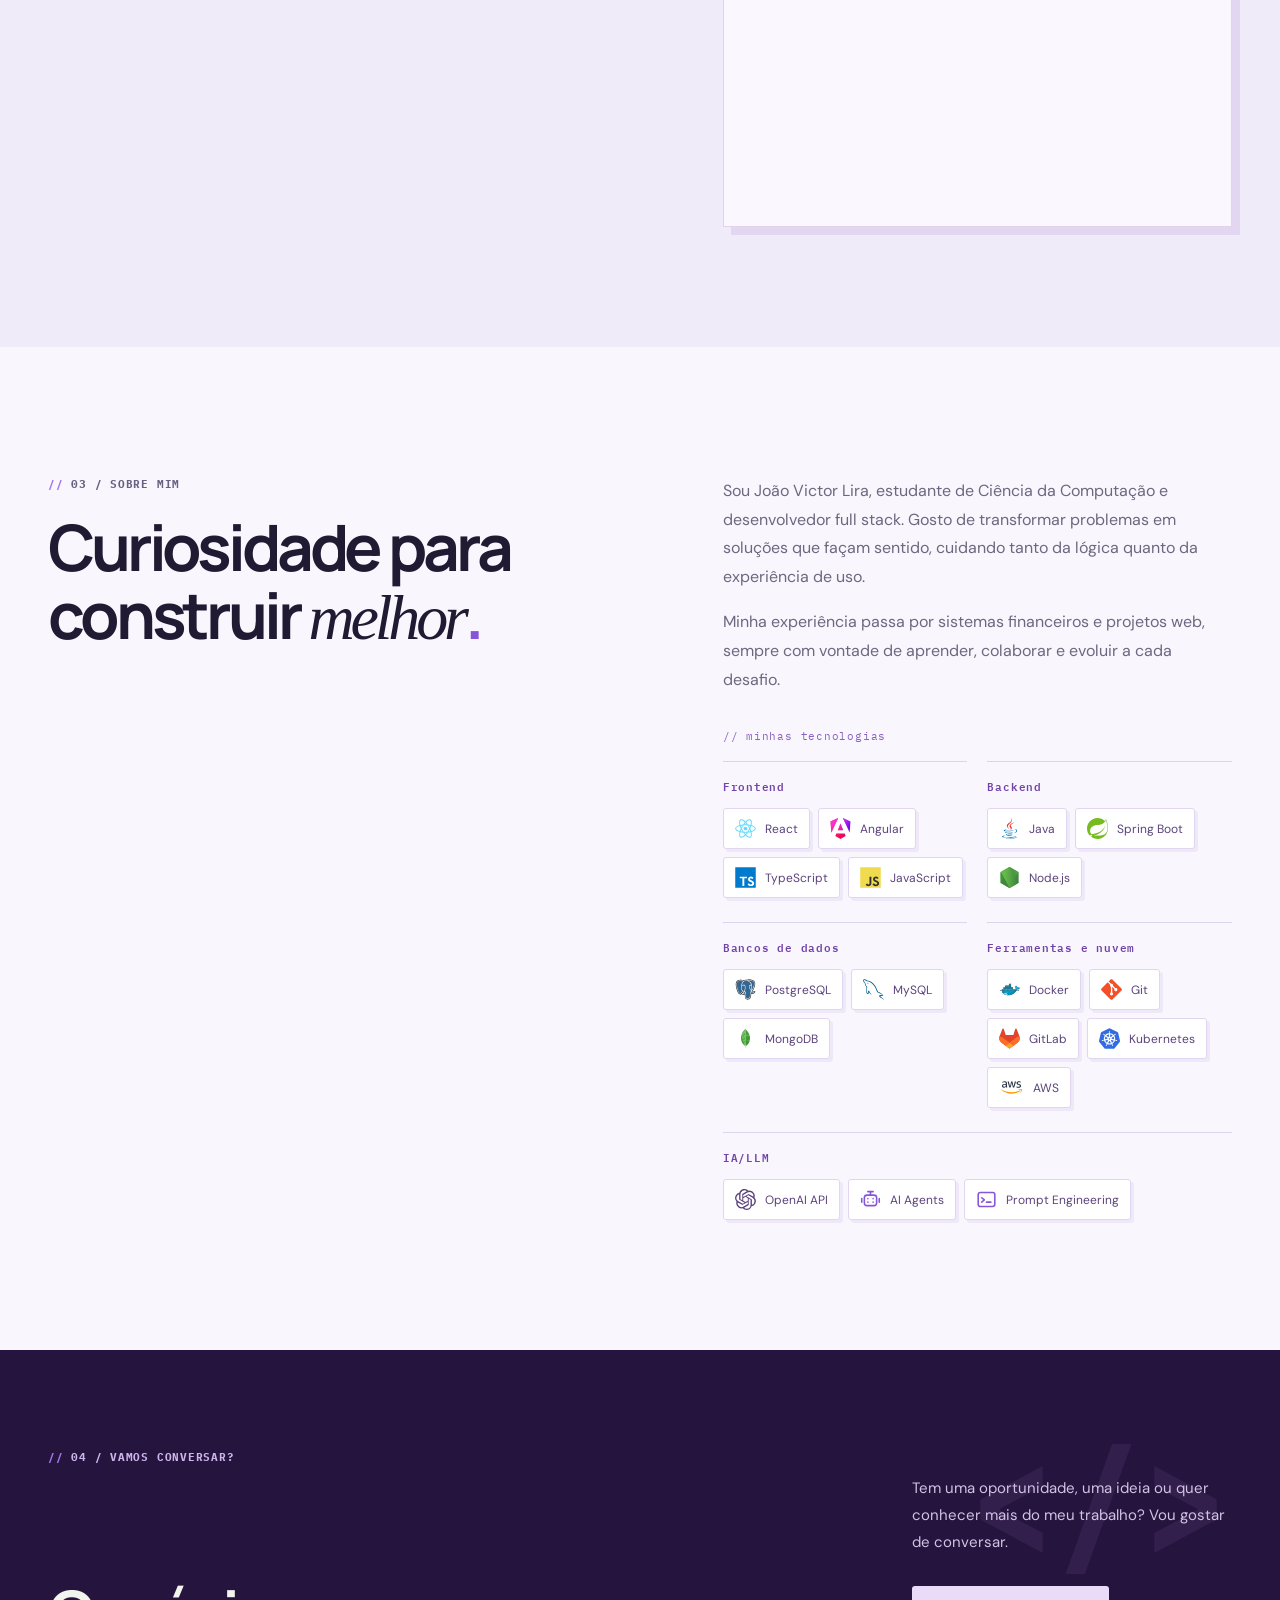
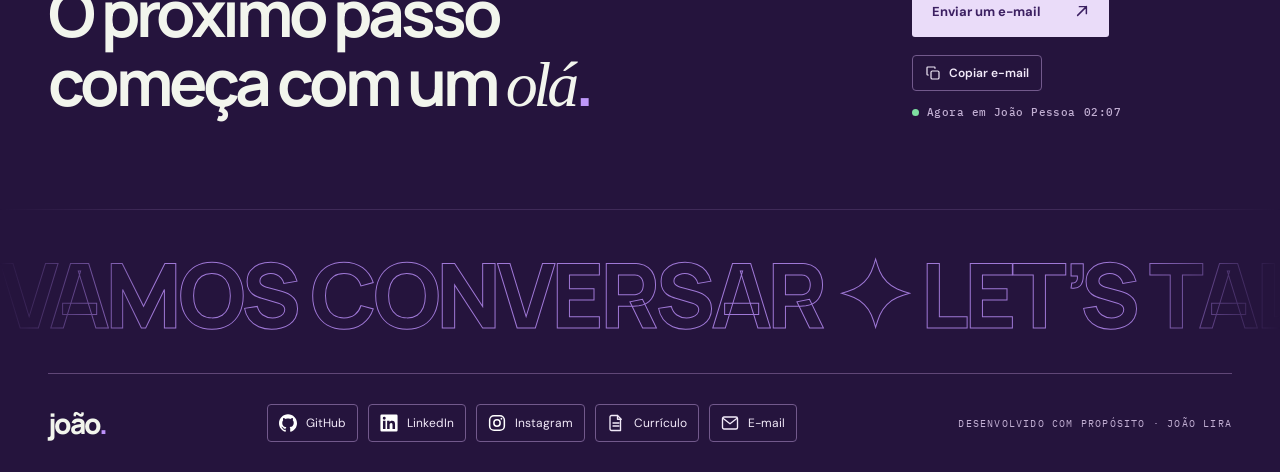
==== commit 5594722b: "feat: novo favicon com o j. da identidade visual - SVG com gradiente roxo e ponto em pixel, como no " ====
--- a/site/index.html
+++ b/site/index.html
@@ -8,7 +8,10 @@
       content="Portfólio de João Lira, engenheiro de software com experiência em Java, Spring Boot e React."
     />
     <title>João Lira — Engenheiro de Software</title>
+    <link rel="icon" href="favicon.ico" sizes="any" />
     <link rel="icon" type="image/svg+xml" href="favicon.svg" />
+    <link rel="icon" type="image/png" sizes="32x32" href="favicon-32.png" />
+    <link rel="apple-touch-icon" href="apple-touch-icon.png" />
     <link rel="preconnect" href="https://fonts.googleapis.com" />
     <link rel="preconnect" href="https://fonts.gstatic.com" crossorigin />
     <link
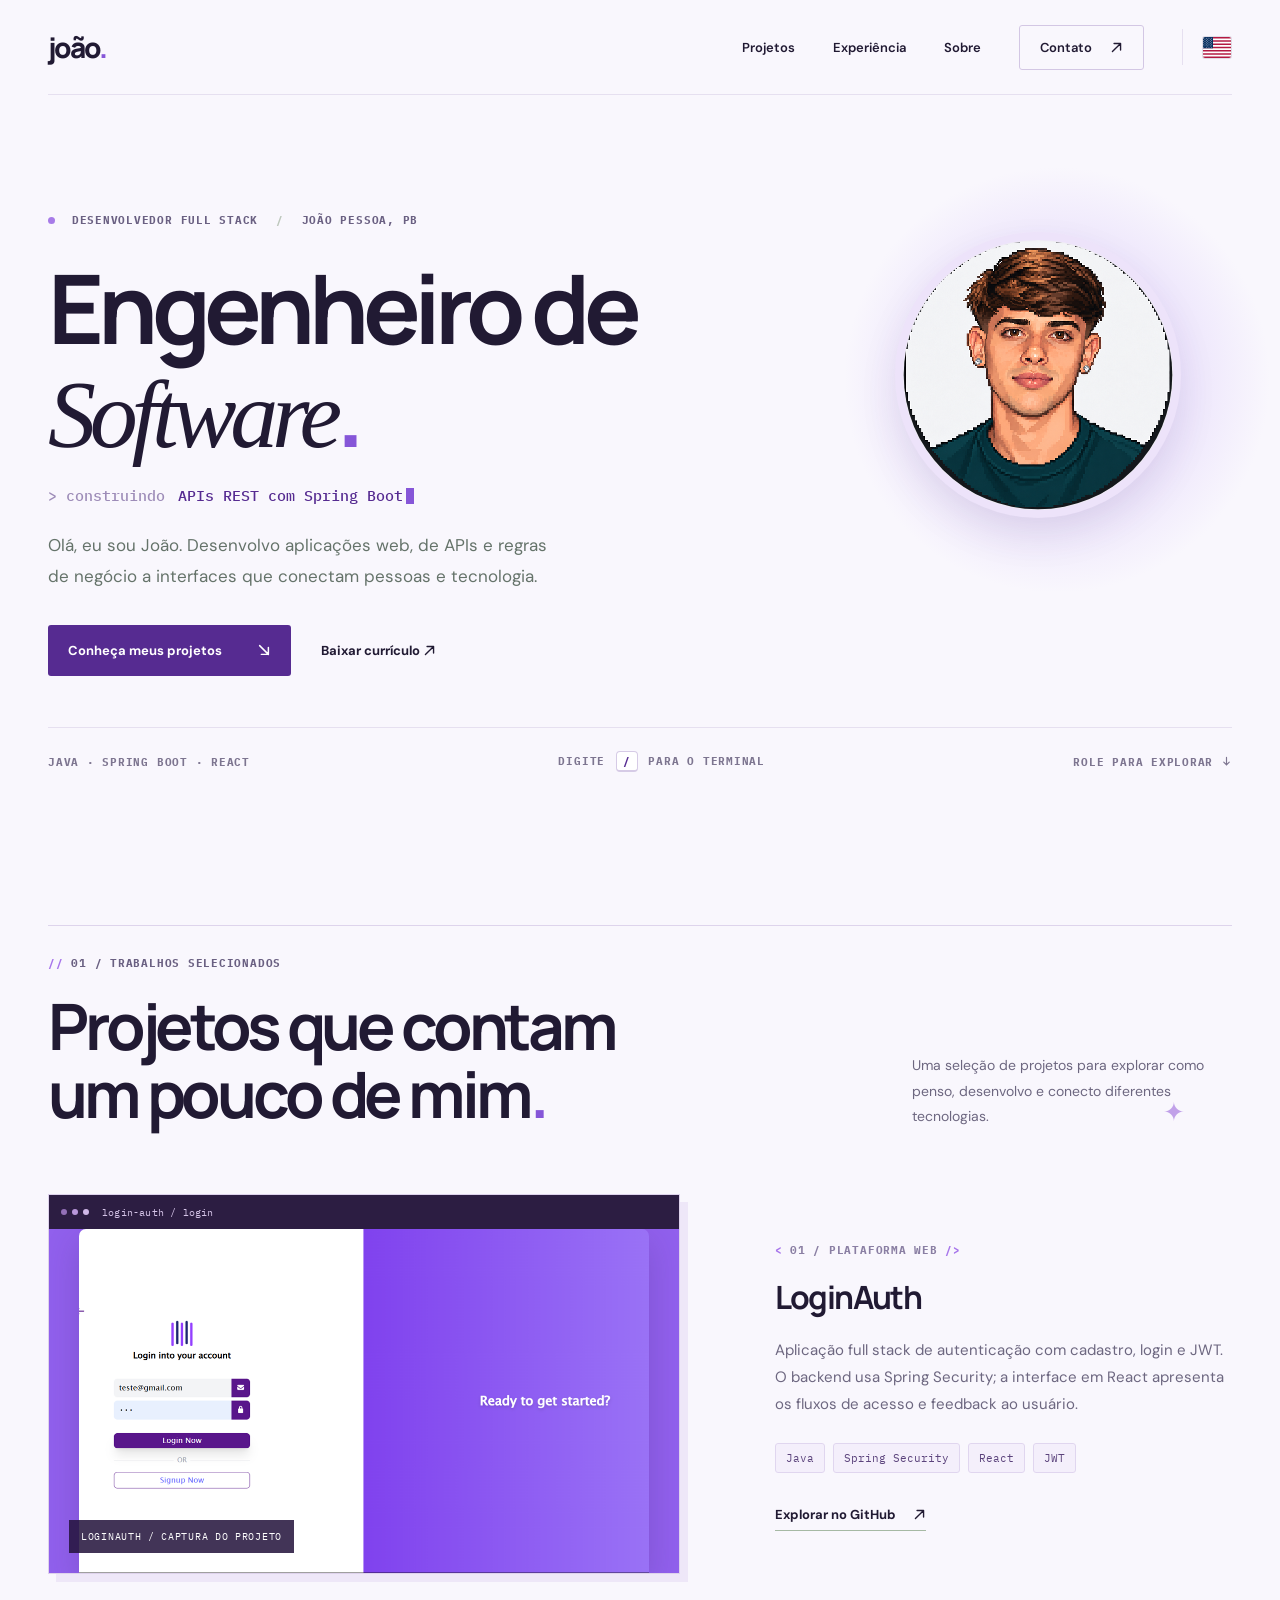
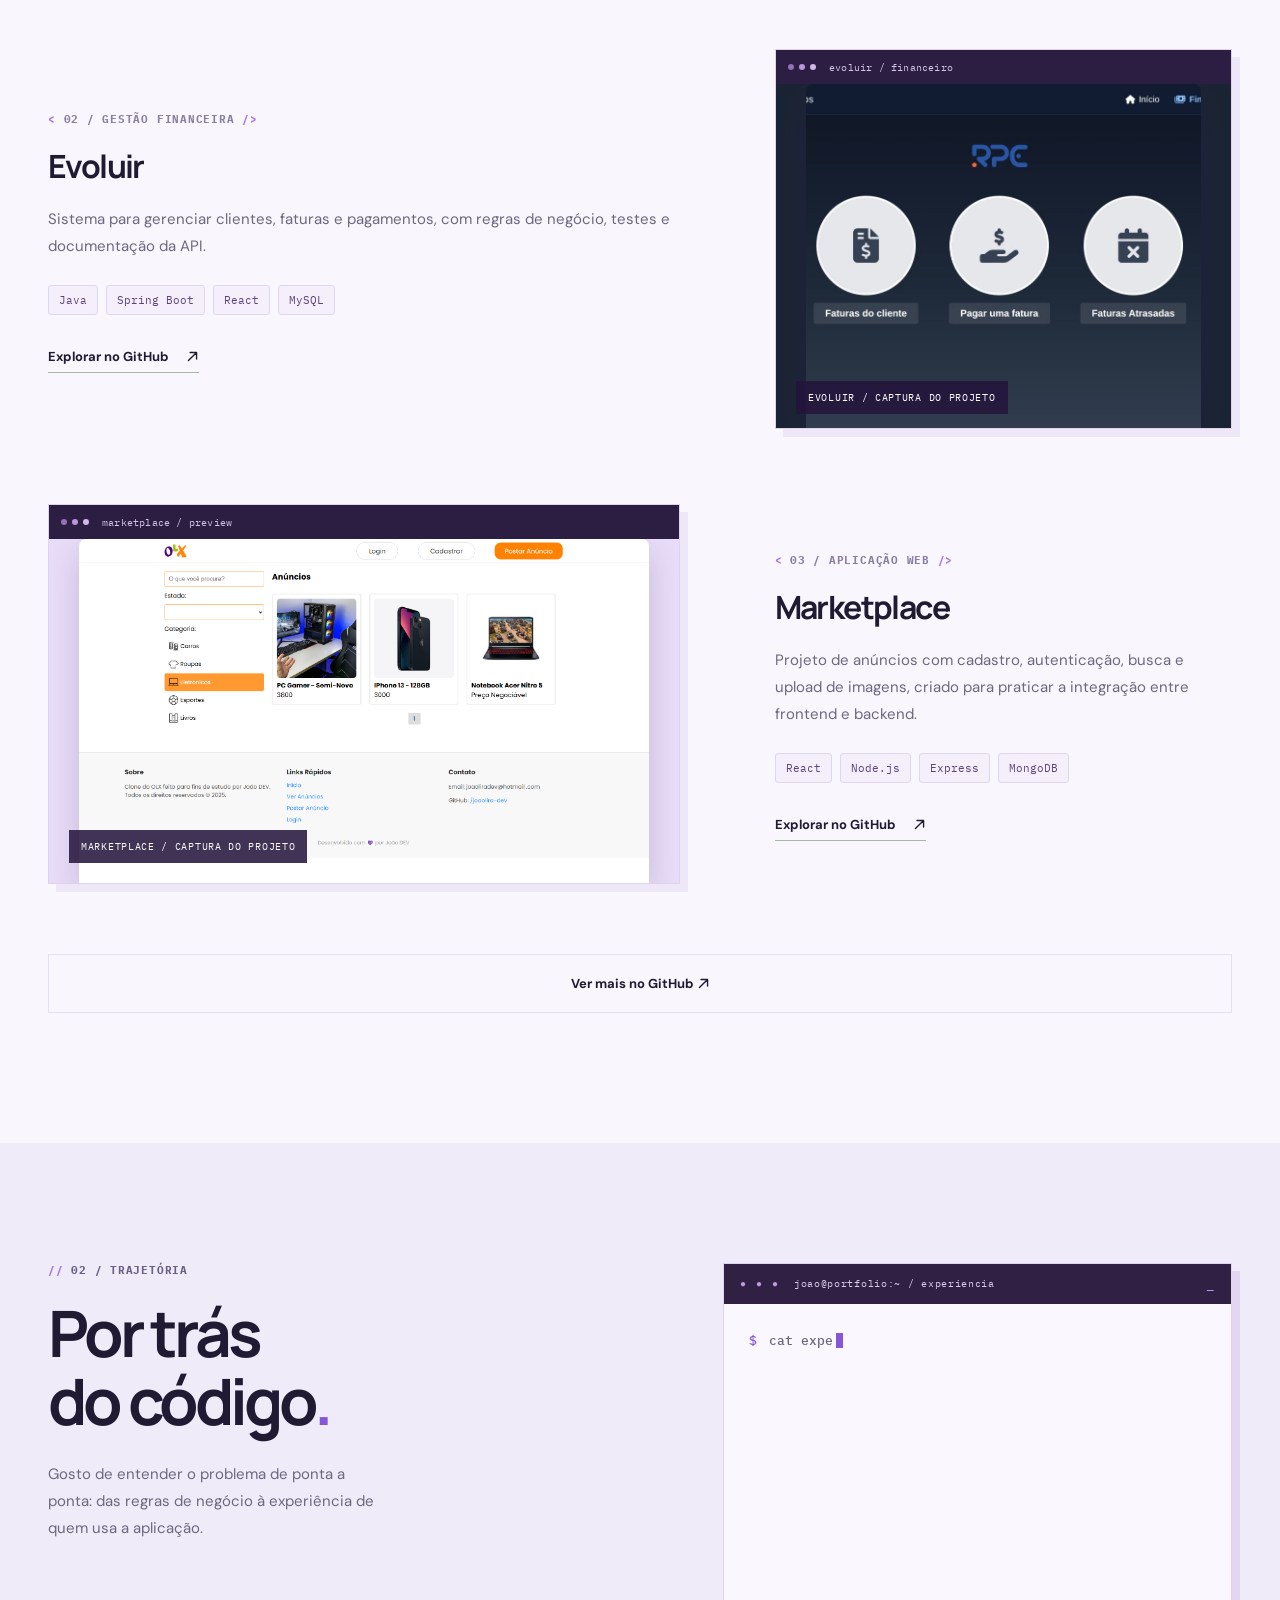
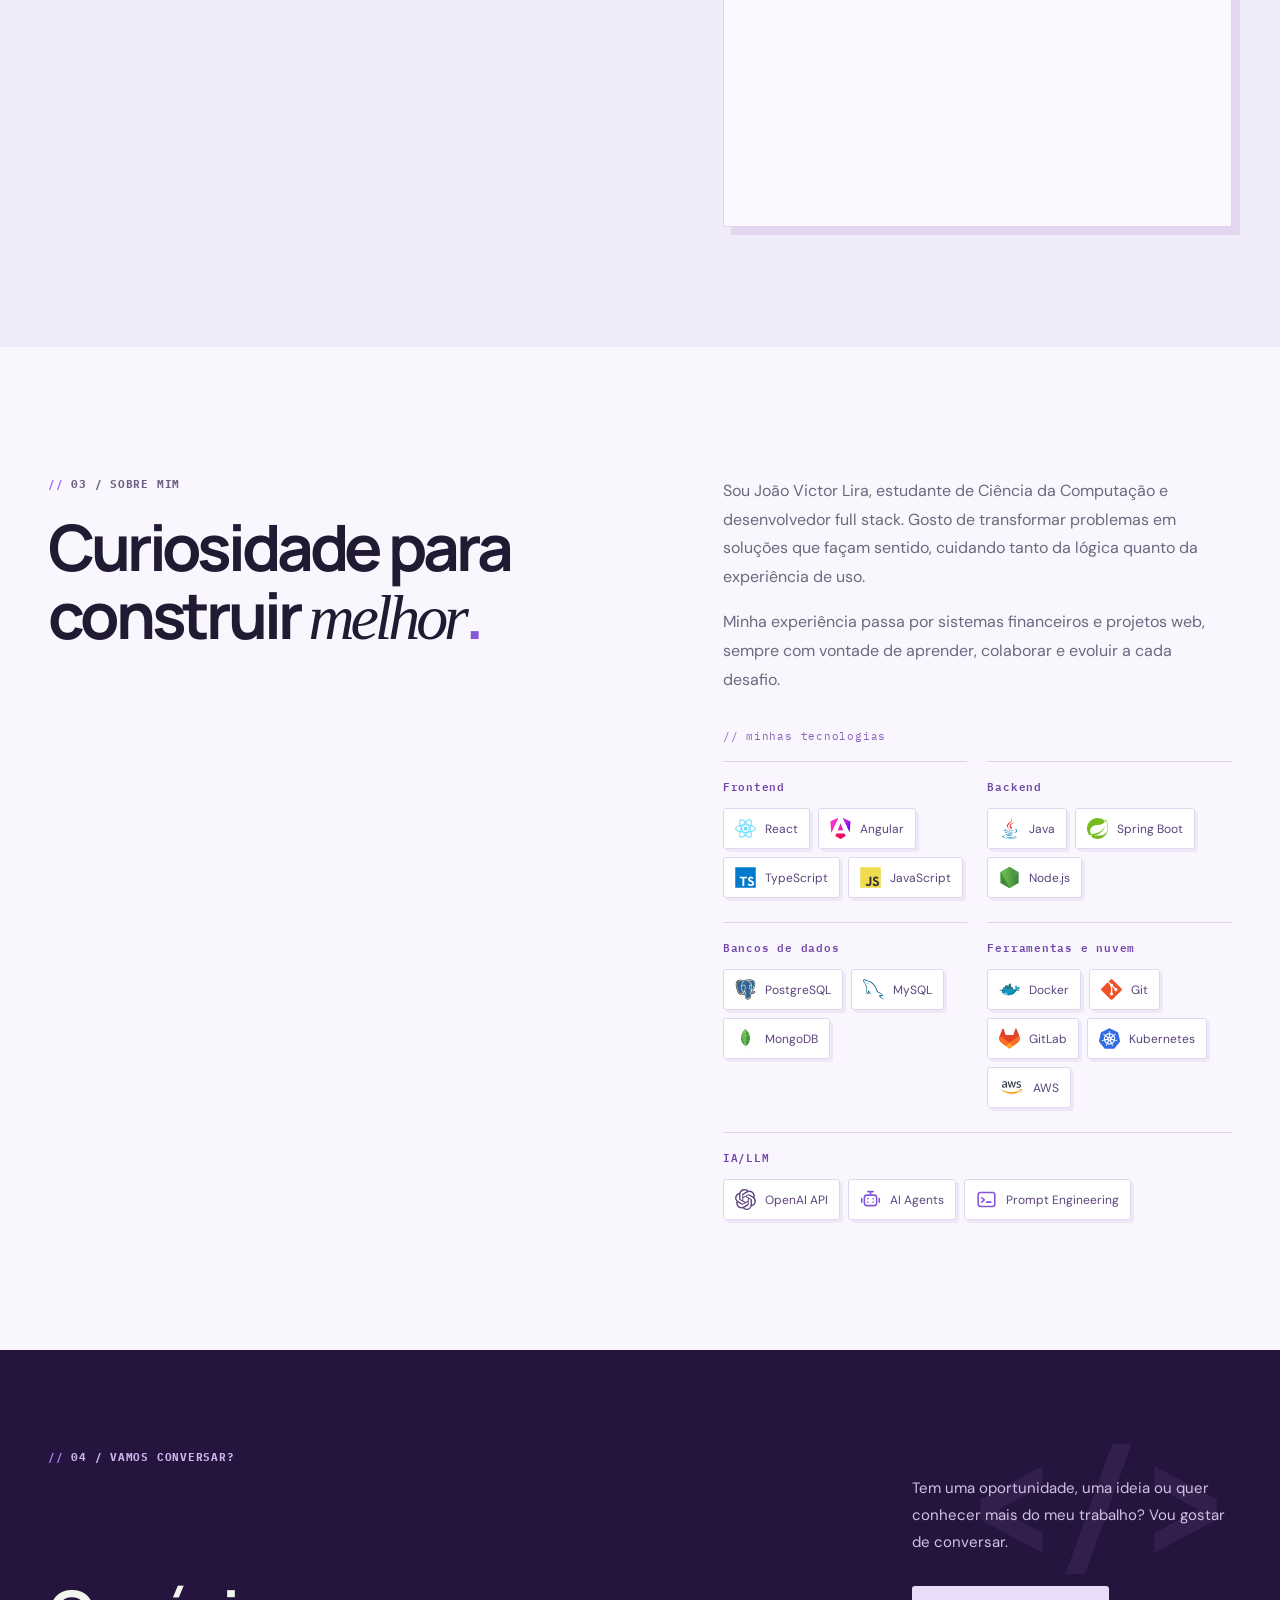
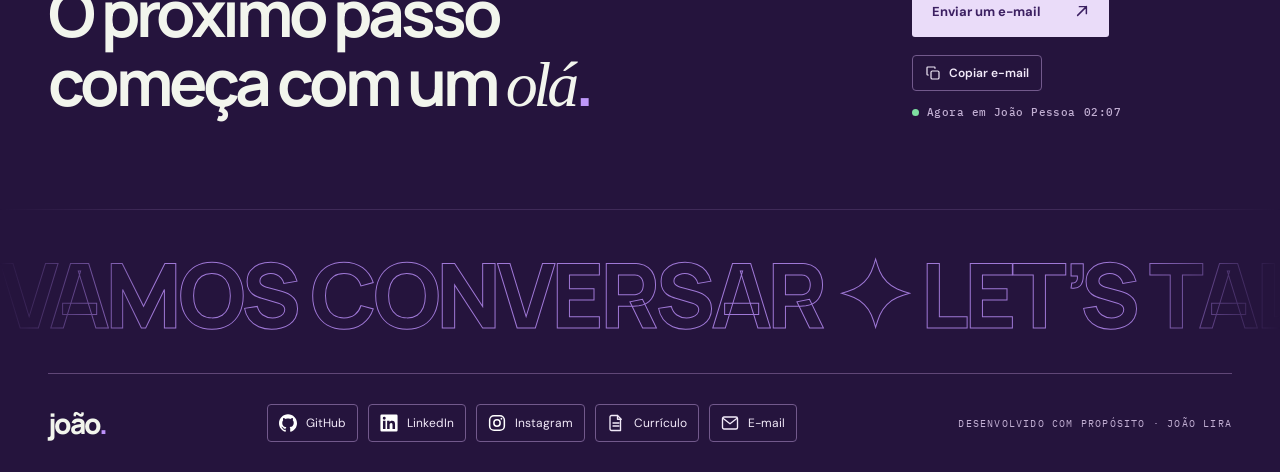
==== commit c895e57a: "feat: brilho do hero em largura total e remove texto em volta da foto - brilho roxo passa das latera" ====
--- a/site/index.html
+++ b/site/index.html
@@ -128,10 +128,6 @@
           </div>
         </div>
         <div class="portrait">
-          <svg class="portrait-ring" viewBox="0 0 200 200" aria-hidden="true">
-            <defs><path id="ring-path" d="M100,100 m-88,0 a88,88 0 1,1 176,0 a88,88 0 1,1 -176,0" /></defs>
-            <text><textPath href="#ring-path" textLength="548">JAVA ✦ SPRING BOOT ✦ REACT ✦ FULL STACK ✦ JOÃO PESSOA, PB ✦ CÓDIGO COM PROPÓSITO ✦ </textPath></text>
-          </svg>
           <img
             src="assets/perfil-avatar.png"
             alt="Ilustração de João Victor Lira"
--- a/site/style.css
+++ b/site/style.css
@@ -471,7 +471,6 @@
 }
 .hero {
   position: relative;
-  overflow: hidden;
 }
 .hero-main {
   position: relative;
@@ -1279,20 +1278,61 @@
 }
 
 /* Hero */
+@property --gx {
+  syntax: "<length>";
+  inherits: false;
+  initial-value: 70vw;
+}
+@property --gy {
+  syntax: "<length>";
+  inherits: false;
+  initial-value: 280px;
+}
 .hero-glow {
   position: absolute;
-  inset: 0;
+  top: 0;
+  bottom: 0;
+  left: calc(50% - 50vw);
+  right: calc(50% - 50vw);
   z-index: 0;
   pointer-events: none;
-  background: radial-gradient(
-    460px circle at var(--gx, 70%) var(--gy, 30%),
-    #b98cff30,
-    transparent 62%
+  background:
+    radial-gradient(
+      380px circle at var(--gx) var(--gy),
+      #c9a4ff3d,
+      transparent 70%
+    ),
+    radial-gradient(
+      820px circle at var(--gx) var(--gy),
+      #a97bf02e,
+      transparent 68%
+    ),
+    radial-gradient(
+      1500px circle at var(--gx) var(--gy),
+      #8656d81c,
+      transparent 72%
+    );
+  -webkit-mask-image: linear-gradient(
+    180deg,
+    transparent,
+    #000 16%,
+    #000 78%,
+    transparent
+  );
+  mask-image: linear-gradient(
+    180deg,
+    transparent,
+    #000 16%,
+    #000 78%,
+    transparent
   );
   opacity: 0;
-  transition: opacity 0.6s ease;
-}
-.hero:hover .hero-glow {
+  transition:
+    opacity 0.7s ease,
+    --gx 0.45s cubic-bezier(0.2, 0.7, 0.25, 1),
+    --gy 0.45s cubic-bezier(0.2, 0.7, 0.25, 1);
+}
+.hero-glow.is-on {
   opacity: 1;
 }
 .hero-bottom {
@@ -1341,36 +1381,12 @@
 [data-scramble].is-scrambling {
   color: var(--accent);
 }
-.portrait {
-  overflow: visible;
-}
 .portrait img {
   clip-path: circle(47.6% at 50% 50%);
 }
 @media (min-width: 801px) {
   .hero {
     min-height: 700px;
-  }
-}
-.portrait-ring {
-  position: absolute;
-  inset: -40px;
-  width: calc(100% + 80px);
-  height: calc(100% + 80px);
-  overflow: visible;
-  pointer-events: none;
-  animation: spin 30s linear infinite;
-}
-.portrait-ring text {
-  font:
-    600 8.6px "IBM Plex Mono",
-    monospace;
-  letter-spacing: 0.1em;
-  fill: #8a5fd0;
-}
-@keyframes spin {
-  to {
-    transform: rotate(360deg);
   }
 }
 .cmdk-hint {
@@ -1863,7 +1879,6 @@
 
 @media (prefers-reduced-motion: reduce) {
   .hero:before,
-  .portrait-ring,
   .marquee-track,
   .caret,
   .term-caret,
@@ -1890,3 +1905,8 @@
     margin-top: -6px;
   }
 }
+
+/* O brilho e o blob do hero passam das bordas: corta só na horizontal */
+main {
+  overflow-x: clip;
+}
